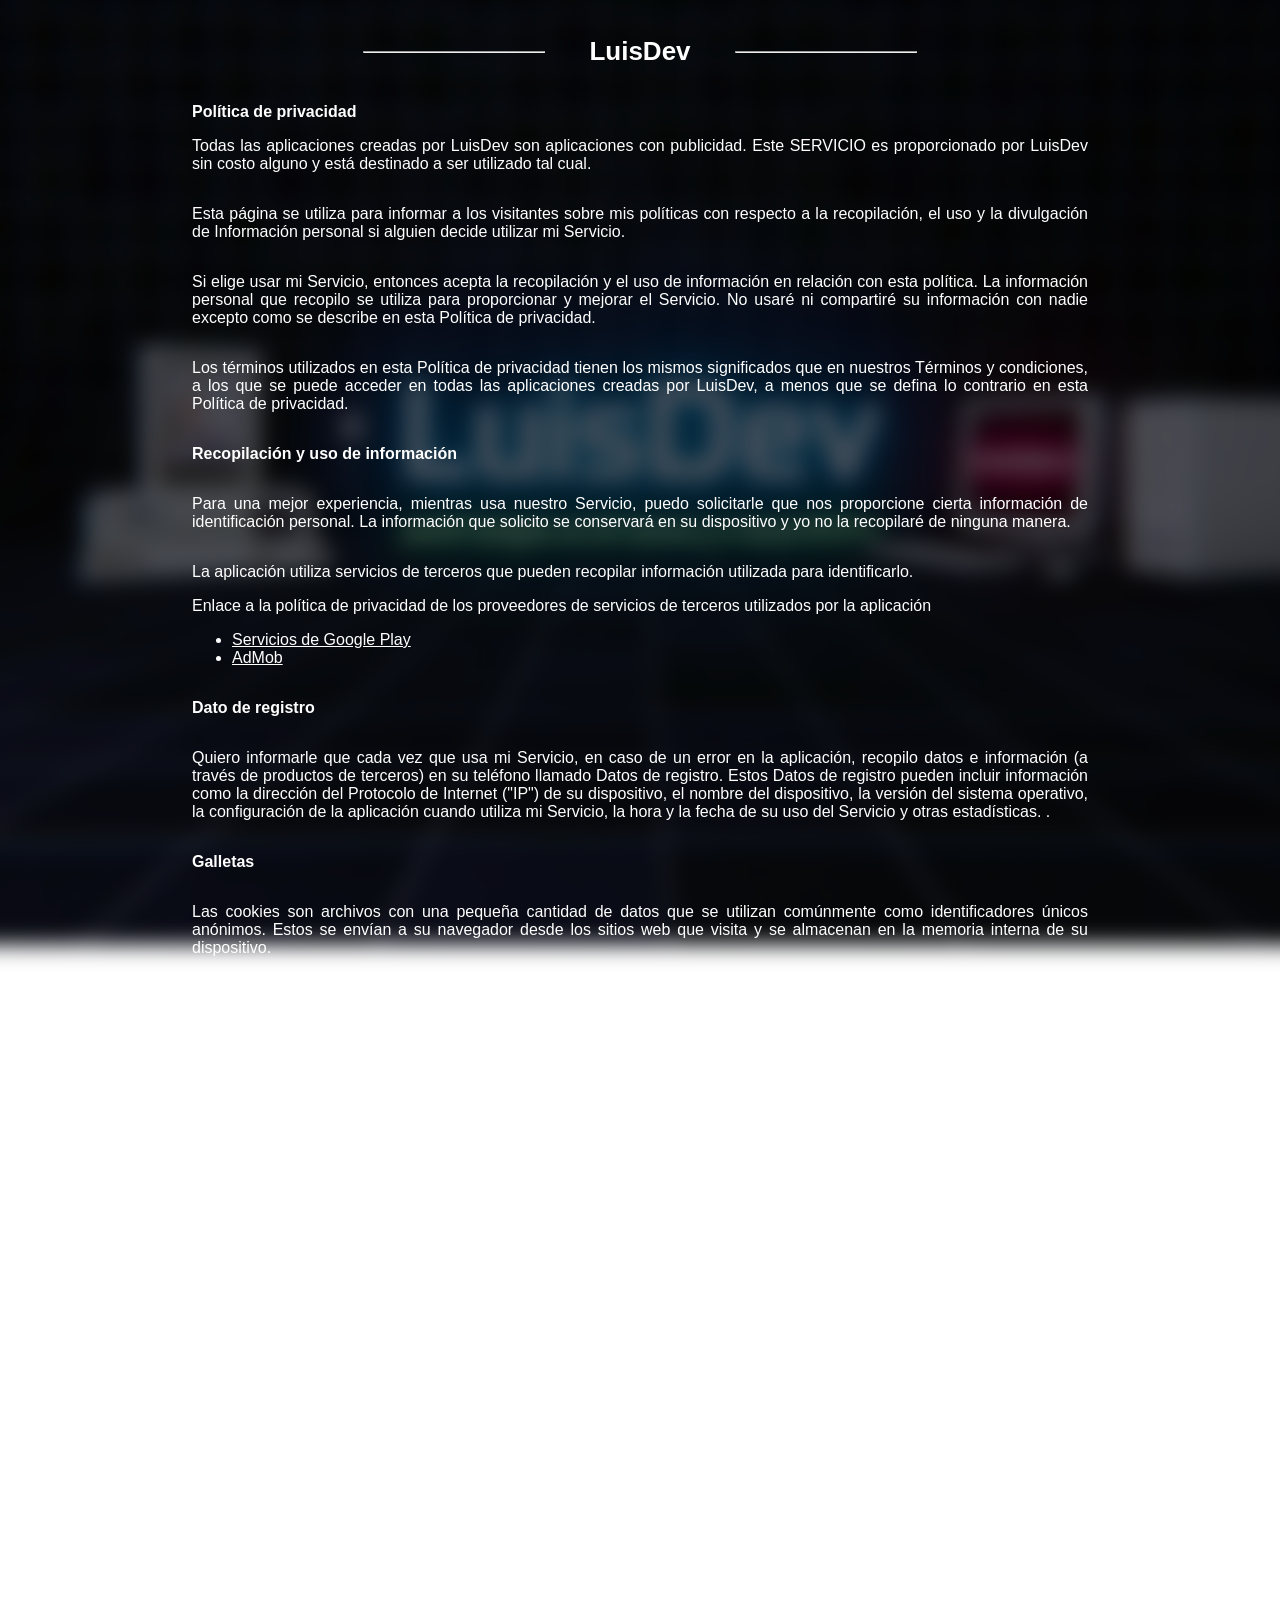
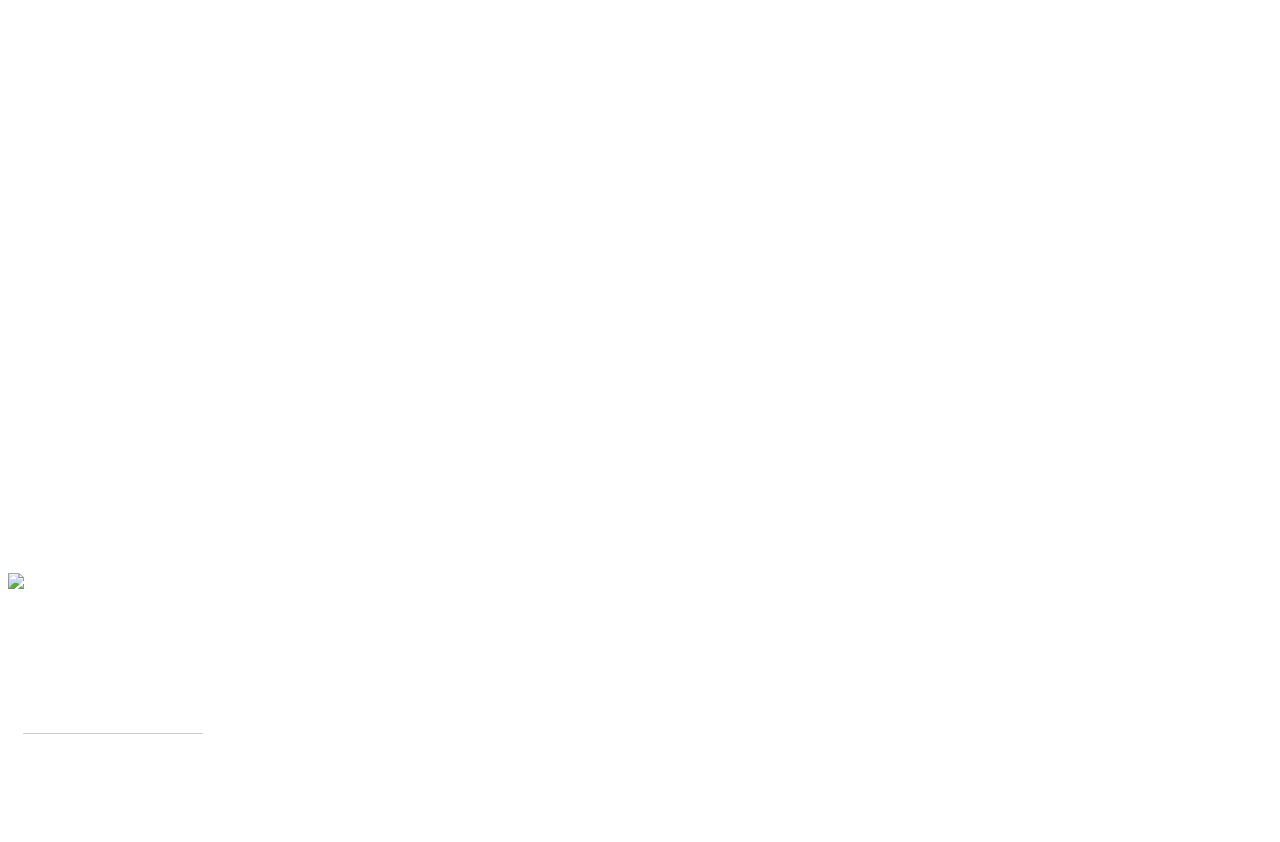
==== PoliticaDePrivacidad.html @ 0bdfed72 "Add files via upload" ====
<!DOCTYPE html>
<!-- saved from url=(0060)file:///Users/luis/Downloads/LuisDev-main/PrivacyPolicy.html -->
<html class="translated-ltr"><head><meta http-equiv="Content-Type" content="text/html; charset=UTF-8">
    
    <meta http-equiv="X-UA-Compatible" content="IE=edge">
    <meta name="viewport" content="width=device-width, initial-scale=1.0">
    <script src="./Política de privacidad_files/667417c7ec.js" crossorigin="anonymous"></script><style media="all" id="fa-v4-font-face">/*!
 * Font Awesome Free 5.15.4 by @fontawesome - https://fontawesome.com
 * License - https://fontawesome.com/license/free (Icons: CC BY 4.0, Fonts: SIL OFL 1.1, Code: MIT License)
 */@font-face{font-family:"FontAwesome";font-display:block;src:url(https://ka-f.fontawesome.com/releases/v5.15.4/webfonts/free-fa-solid-900.eot);src:url(https://ka-f.fontawesome.com/releases/v5.15.4/webfonts/free-fa-solid-900.eot?#iefix) format("embedded-opentype"),url(https://ka-f.fontawesome.com/releases/v5.15.4/webfonts/free-fa-solid-900.woff2) format("woff2"),url(https://ka-f.fontawesome.com/releases/v5.15.4/webfonts/free-fa-solid-900.woff) format("woff"),url(https://ka-f.fontawesome.com/releases/v5.15.4/webfonts/free-fa-solid-900.ttf) format("truetype"),url(https://ka-f.fontawesome.com/releases/v5.15.4/webfonts/free-fa-solid-900.svg#fontawesome) format("svg")}@font-face{font-family:"FontAwesome";font-display:block;src:url(https://ka-f.fontawesome.com/releases/v5.15.4/webfonts/free-fa-brands-400.eot);src:url(https://ka-f.fontawesome.com/releases/v5.15.4/webfonts/free-fa-brands-400.eot?#iefix) format("embedded-opentype"),url(https://ka-f.fontawesome.com/releases/v5.15.4/webfonts/free-fa-brands-400.woff2) format("woff2"),url(https://ka-f.fontawesome.com/releases/v5.15.4/webfonts/free-fa-brands-400.woff) format("woff"),url(https://ka-f.fontawesome.com/releases/v5.15.4/webfonts/free-fa-brands-400.ttf) format("truetype"),url(https://ka-f.fontawesome.com/releases/v5.15.4/webfonts/free-fa-brands-400.svg#fontawesome) format("svg")}@font-face{font-family:"FontAwesome";font-display:block;src:url(https://ka-f.fontawesome.com/releases/v5.15.4/webfonts/free-fa-regular-400.eot);src:url(https://ka-f.fontawesome.com/releases/v5.15.4/webfonts/free-fa-regular-400.eot?#iefix) format("embedded-opentype"),url(https://ka-f.fontawesome.com/releases/v5.15.4/webfonts/free-fa-regular-400.woff2) format("woff2"),url(https://ka-f.fontawesome.com/releases/v5.15.4/webfonts/free-fa-regular-400.woff) format("woff"),url(https://ka-f.fontawesome.com/releases/v5.15.4/webfonts/free-fa-regular-400.ttf) format("truetype"),url(https://ka-f.fontawesome.com/releases/v5.15.4/webfonts/free-fa-regular-400.svg#fontawesome) format("svg");unicode-range:U+f004-f005,U+f007,U+f017,U+f022,U+f024,U+f02e,U+f03e,U+f044,U+f057-f059,U+f06e,U+f070,U+f075,U+f07b-f07c,U+f080,U+f086,U+f089,U+f094,U+f09d,U+f0a0,U+f0a4-f0a7,U+f0c5,U+f0c7-f0c8,U+f0e0,U+f0eb,U+f0f3,U+f0f8,U+f0fe,U+f111,U+f118-f11a,U+f11c,U+f133,U+f144,U+f146,U+f14a,U+f14d-f14e,U+f150-f152,U+f15b-f15c,U+f164-f165,U+f185-f186,U+f191-f192,U+f1ad,U+f1c1-f1c9,U+f1cd,U+f1d8,U+f1e3,U+f1ea,U+f1f6,U+f1f9,U+f20a,U+f247-f249,U+f24d,U+f254-f25b,U+f25d,U+f271-f274,U+f279,U+f28b,U+f28d,U+f2b5-f2b6,U+f2b9,U+f2bb,U+f2bd,U+f2c1-f2c2,U+f2d0,U+f2d2,U+f2dc,U+f2ed,U+f3a5,U+f3d1,U+f410}@font-face{font-family:"FontAwesome";font-display:block;src:url(https://ka-f.fontawesome.com/releases/v5.15.4/webfonts/free-fa-v4deprecations.eot);src:url(https://ka-f.fontawesome.com/releases/v5.15.4/webfonts/free-fa-v4deprecations.eot?#iefix) format("embedded-opentype"),url(https://ka-f.fontawesome.com/releases/v5.15.4/webfonts/free-fa-v4deprecations.woff2) format("woff2"),url(https://ka-f.fontawesome.com/releases/v5.15.4/webfonts/free-fa-v4deprecations.woff) format("woff"),url(https://ka-f.fontawesome.com/releases/v5.15.4/webfonts/free-fa-v4deprecations.ttf) format("truetype"),url(https://ka-f.fontawesome.com/releases/v5.15.4/webfonts/free-fa-v4deprecations.svg#fontawesome) format("svg");unicode-range:U+f003,U+f006,U+f014,U+f016,U+f01a-f01b,U+f01d,U+f040,U+f045-f047,U+f05c-f05d,U+f07d-f07e,U+f087-f088,U+f08a-f08b,U+f08e,U+f090,U+f096-f097,U+f0a2,U+f0e4-f0e6,U+f0ec-f0ee,U+f0f5-f0f7,U+f10c,U+f112,U+f114-f115,U+f11d,U+f123,U+f132,U+f145,U+f147-f149,U+f14c,U+f166,U+f16a,U+f172,U+f175-f178,U+f18e,U+f190,U+f196,U+f1b1,U+f1d9,U+f1db,U+f1f7,U+f20c,U+f219,U+f230,U+f24a,U+f250,U+f278,U+f27b,U+f283,U+f28c,U+f28e,U+f29b-f29c,U+f2b7,U+f2ba,U+f2bc,U+f2be,U+f2c0,U+f2c3,U+f2d3-f2d4}</style><style media="all" id="fa-v4-shims">/*!
 * Font Awesome Free 5.15.4 by @fontawesome - https://fontawesome.com
 * License - https://fontawesome.com/license/free (Icons: CC BY 4.0, Fonts: SIL OFL 1.1, Code: MIT License)
 */.fa.fa-glass:before{content:"\f000"}.fa.fa-meetup{font-family:"Font Awesome 5 Brands";font-weight:400}.fa.fa-star-o{font-family:"Font Awesome 5 Free";font-weight:400}.fa.fa-star-o:before{content:"\f005"}.fa.fa-close:before,.fa.fa-remove:before{content:"\f00d"}.fa.fa-gear:before{content:"\f013"}.fa.fa-trash-o{font-family:"Font Awesome 5 Free";font-weight:400}.fa.fa-trash-o:before{content:"\f2ed"}.fa.fa-file-o{font-family:"Font Awesome 5 Free";font-weight:400}.fa.fa-file-o:before{content:"\f15b"}.fa.fa-clock-o{font-family:"Font Awesome 5 Free";font-weight:400}.fa.fa-clock-o:before{content:"\f017"}.fa.fa-arrow-circle-o-down{font-family:"Font Awesome 5 Free";font-weight:400}.fa.fa-arrow-circle-o-down:before{content:"\f358"}.fa.fa-arrow-circle-o-up{font-family:"Font Awesome 5 Free";font-weight:400}.fa.fa-arrow-circle-o-up:before{content:"\f35b"}.fa.fa-play-circle-o{font-family:"Font Awesome 5 Free";font-weight:400}.fa.fa-play-circle-o:before{content:"\f144"}.fa.fa-repeat:before,.fa.fa-rotate-right:before{content:"\f01e"}.fa.fa-refresh:before{content:"\f021"}.fa.fa-list-alt{font-family:"Font Awesome 5 Free";font-weight:400}.fa.fa-dedent:before{content:"\f03b"}.fa.fa-video-camera:before{content:"\f03d"}.fa.fa-picture-o{font-family:"Font Awesome 5 Free";font-weight:400}.fa.fa-picture-o:before{content:"\f03e"}.fa.fa-photo{font-family:"Font Awesome 5 Free";font-weight:400}.fa.fa-photo:before{content:"\f03e"}.fa.fa-image{font-family:"Font Awesome 5 Free";font-weight:400}.fa.fa-image:before{content:"\f03e"}.fa.fa-pencil:before{content:"\f303"}.fa.fa-map-marker:before{content:"\f3c5"}.fa.fa-pencil-square-o{font-family:"Font Awesome 5 Free";font-weight:400}.fa.fa-pencil-square-o:before{content:"\f044"}.fa.fa-share-square-o{font-family:"Font Awesome 5 Free";font-weight:400}.fa.fa-share-square-o:before{content:"\f14d"}.fa.fa-check-square-o{font-family:"Font Awesome 5 Free";font-weight:400}.fa.fa-check-square-o:before{content:"\f14a"}.fa.fa-arrows:before{content:"\f0b2"}.fa.fa-times-circle-o{font-family:"Font Awesome 5 Free";font-weight:400}.fa.fa-times-circle-o:before{content:"\f057"}.fa.fa-check-circle-o{font-family:"Font Awesome 5 Free";font-weight:400}.fa.fa-check-circle-o:before{content:"\f058"}.fa.fa-mail-forward:before{content:"\f064"}.fa.fa-expand:before{content:"\f424"}.fa.fa-compress:before{content:"\f422"}.fa.fa-eye,.fa.fa-eye-slash{font-family:"Font Awesome 5 Free";font-weight:400}.fa.fa-warning:before{content:"\f071"}.fa.fa-calendar:before{content:"\f073"}.fa.fa-arrows-v:before{content:"\f338"}.fa.fa-arrows-h:before{content:"\f337"}.fa.fa-bar-chart{font-family:"Font Awesome 5 Free";font-weight:400}.fa.fa-bar-chart:before{content:"\f080"}.fa.fa-bar-chart-o{font-family:"Font Awesome 5 Free";font-weight:400}.fa.fa-bar-chart-o:before{content:"\f080"}.fa.fa-facebook-square,.fa.fa-twitter-square{font-family:"Font Awesome 5 Brands";font-weight:400}.fa.fa-gears:before{content:"\f085"}.fa.fa-thumbs-o-up{font-family:"Font Awesome 5 Free";font-weight:400}.fa.fa-thumbs-o-up:before{content:"\f164"}.fa.fa-thumbs-o-down{font-family:"Font Awesome 5 Free";font-weight:400}.fa.fa-thumbs-o-down:before{content:"\f165"}.fa.fa-heart-o{font-family:"Font Awesome 5 Free";font-weight:400}.fa.fa-heart-o:before{content:"\f004"}.fa.fa-sign-out:before{content:"\f2f5"}.fa.fa-linkedin-square{font-family:"Font Awesome 5 Brands";font-weight:400}.fa.fa-linkedin-square:before{content:"\f08c"}.fa.fa-thumb-tack:before{content:"\f08d"}.fa.fa-external-link:before{content:"\f35d"}.fa.fa-sign-in:before{content:"\f2f6"}.fa.fa-github-square{font-family:"Font Awesome 5 Brands";font-weight:400}.fa.fa-lemon-o{font-family:"Font Awesome 5 Free";font-weight:400}.fa.fa-lemon-o:before{content:"\f094"}.fa.fa-square-o{font-family:"Font Awesome 5 Free";font-weight:400}.fa.fa-square-o:before{content:"\f0c8"}.fa.fa-bookmark-o{font-family:"Font Awesome 5 Free";font-weight:400}.fa.fa-bookmark-o:before{content:"\f02e"}.fa.fa-facebook,.fa.fa-twitter{font-family:"Font Awesome 5 Brands";font-weight:400}.fa.fa-facebook:before{content:"\f39e"}.fa.fa-facebook-f{font-family:"Font Awesome 5 Brands";font-weight:400}.fa.fa-facebook-f:before{content:"\f39e"}.fa.fa-github{font-family:"Font Awesome 5 Brands";font-weight:400}.fa.fa-credit-card{font-family:"Font Awesome 5 Free";font-weight:400}.fa.fa-feed:before{content:"\f09e"}.fa.fa-hdd-o{font-family:"Font Awesome 5 Free";font-weight:400}.fa.fa-hdd-o:before{content:"\f0a0"}.fa.fa-hand-o-right{font-family:"Font Awesome 5 Free";font-weight:400}.fa.fa-hand-o-right:before{content:"\f0a4"}.fa.fa-hand-o-left{font-family:"Font Awesome 5 Free";font-weight:400}.fa.fa-hand-o-left:before{content:"\f0a5"}.fa.fa-hand-o-up{font-family:"Font Awesome 5 Free";font-weight:400}.fa.fa-hand-o-up:before{content:"\f0a6"}.fa.fa-hand-o-down{font-family:"Font Awesome 5 Free";font-weight:400}.fa.fa-hand-o-down:before{content:"\f0a7"}.fa.fa-arrows-alt:before{content:"\f31e"}.fa.fa-group:before{content:"\f0c0"}.fa.fa-chain:before{content:"\f0c1"}.fa.fa-scissors:before{content:"\f0c4"}.fa.fa-files-o{font-family:"Font Awesome 5 Free";font-weight:400}.fa.fa-files-o:before{content:"\f0c5"}.fa.fa-floppy-o{font-family:"Font Awesome 5 Free";font-weight:400}.fa.fa-floppy-o:before{content:"\f0c7"}.fa.fa-navicon:before,.fa.fa-reorder:before{content:"\f0c9"}.fa.fa-google-plus,.fa.fa-google-plus-square,.fa.fa-pinterest,.fa.fa-pinterest-square{font-family:"Font Awesome 5 Brands";font-weight:400}.fa.fa-google-plus:before{content:"\f0d5"}.fa.fa-money{font-family:"Font Awesome 5 Free";font-weight:400}.fa.fa-money:before{content:"\f3d1"}.fa.fa-unsorted:before{content:"\f0dc"}.fa.fa-sort-desc:before{content:"\f0dd"}.fa.fa-sort-asc:before{content:"\f0de"}.fa.fa-linkedin{font-family:"Font Awesome 5 Brands";font-weight:400}.fa.fa-linkedin:before{content:"\f0e1"}.fa.fa-rotate-left:before{content:"\f0e2"}.fa.fa-legal:before{content:"\f0e3"}.fa.fa-dashboard:before,.fa.fa-tachometer:before{content:"\f3fd"}.fa.fa-comment-o{font-family:"Font Awesome 5 Free";font-weight:400}.fa.fa-comment-o:before{content:"\f075"}.fa.fa-comments-o{font-family:"Font Awesome 5 Free";font-weight:400}.fa.fa-comments-o:before{content:"\f086"}.fa.fa-flash:before{content:"\f0e7"}.fa.fa-clipboard,.fa.fa-paste{font-family:"Font Awesome 5 Free";font-weight:400}.fa.fa-paste:before{content:"\f328"}.fa.fa-lightbulb-o{font-family:"Font Awesome 5 Free";font-weight:400}.fa.fa-lightbulb-o:before{content:"\f0eb"}.fa.fa-exchange:before{content:"\f362"}.fa.fa-cloud-download:before{content:"\f381"}.fa.fa-cloud-upload:before{content:"\f382"}.fa.fa-bell-o{font-family:"Font Awesome 5 Free";font-weight:400}.fa.fa-bell-o:before{content:"\f0f3"}.fa.fa-cutlery:before{content:"\f2e7"}.fa.fa-file-text-o{font-family:"Font Awesome 5 Free";font-weight:400}.fa.fa-file-text-o:before{content:"\f15c"}.fa.fa-building-o{font-family:"Font Awesome 5 Free";font-weight:400}.fa.fa-building-o:before{content:"\f1ad"}.fa.fa-hospital-o{font-family:"Font Awesome 5 Free";font-weight:400}.fa.fa-hospital-o:before{content:"\f0f8"}.fa.fa-tablet:before{content:"\f3fa"}.fa.fa-mobile-phone:before,.fa.fa-mobile:before{content:"\f3cd"}.fa.fa-circle-o{font-family:"Font Awesome 5 Free";font-weight:400}.fa.fa-circle-o:before{content:"\f111"}.fa.fa-mail-reply:before{content:"\f3e5"}.fa.fa-github-alt{font-family:"Font Awesome 5 Brands";font-weight:400}.fa.fa-folder-o{font-family:"Font Awesome 5 Free";font-weight:400}.fa.fa-folder-o:before{content:"\f07b"}.fa.fa-folder-open-o{font-family:"Font Awesome 5 Free";font-weight:400}.fa.fa-folder-open-o:before{content:"\f07c"}.fa.fa-smile-o{font-family:"Font Awesome 5 Free";font-weight:400}.fa.fa-smile-o:before{content:"\f118"}.fa.fa-frown-o{font-family:"Font Awesome 5 Free";font-weight:400}.fa.fa-frown-o:before{content:"\f119"}.fa.fa-meh-o{font-family:"Font Awesome 5 Free";font-weight:400}.fa.fa-meh-o:before{content:"\f11a"}.fa.fa-keyboard-o{font-family:"Font Awesome 5 Free";font-weight:400}.fa.fa-keyboard-o:before{content:"\f11c"}.fa.fa-flag-o{font-family:"Font Awesome 5 Free";font-weight:400}.fa.fa-flag-o:before{content:"\f024"}.fa.fa-mail-reply-all:before{content:"\f122"}.fa.fa-star-half-o{font-family:"Font Awesome 5 Free";font-weight:400}.fa.fa-star-half-o:before{content:"\f089"}.fa.fa-star-half-empty{font-family:"Font Awesome 5 Free";font-weight:400}.fa.fa-star-half-empty:before{content:"\f089"}.fa.fa-star-half-full{font-family:"Font Awesome 5 Free";font-weight:400}.fa.fa-star-half-full:before{content:"\f089"}.fa.fa-code-fork:before{content:"\f126"}.fa.fa-chain-broken:before{content:"\f127"}.fa.fa-shield:before{content:"\f3ed"}.fa.fa-calendar-o{font-family:"Font Awesome 5 Free";font-weight:400}.fa.fa-calendar-o:before{content:"\f133"}.fa.fa-css3,.fa.fa-html5,.fa.fa-maxcdn{font-family:"Font Awesome 5 Brands";font-weight:400}.fa.fa-ticket:before{content:"\f3ff"}.fa.fa-minus-square-o{font-family:"Font Awesome 5 Free";font-weight:400}.fa.fa-minus-square-o:before{content:"\f146"}.fa.fa-level-up:before{content:"\f3bf"}.fa.fa-level-down:before{content:"\f3be"}.fa.fa-pencil-square:before{content:"\f14b"}.fa.fa-external-link-square:before{content:"\f360"}.fa.fa-compass{font-family:"Font Awesome 5 Free";font-weight:400}.fa.fa-caret-square-o-down{font-family:"Font Awesome 5 Free";font-weight:400}.fa.fa-caret-square-o-down:before{content:"\f150"}.fa.fa-toggle-down{font-family:"Font Awesome 5 Free";font-weight:400}.fa.fa-toggle-down:before{content:"\f150"}.fa.fa-caret-square-o-up{font-family:"Font Awesome 5 Free";font-weight:400}.fa.fa-caret-square-o-up:before{content:"\f151"}.fa.fa-toggle-up{font-family:"Font Awesome 5 Free";font-weight:400}.fa.fa-toggle-up:before{content:"\f151"}.fa.fa-caret-square-o-right{font-family:"Font Awesome 5 Free";font-weight:400}.fa.fa-caret-square-o-right:before{content:"\f152"}.fa.fa-toggle-right{font-family:"Font Awesome 5 Free";font-weight:400}.fa.fa-toggle-right:before{content:"\f152"}.fa.fa-eur:before,.fa.fa-euro:before{content:"\f153"}.fa.fa-gbp:before{content:"\f154"}.fa.fa-dollar:before,.fa.fa-usd:before{content:"\f155"}.fa.fa-inr:before,.fa.fa-rupee:before{content:"\f156"}.fa.fa-cny:before,.fa.fa-jpy:before,.fa.fa-rmb:before,.fa.fa-yen:before{content:"\f157"}.fa.fa-rouble:before,.fa.fa-rub:before,.fa.fa-ruble:before{content:"\f158"}.fa.fa-krw:before,.fa.fa-won:before{content:"\f159"}.fa.fa-bitcoin,.fa.fa-btc{font-family:"Font Awesome 5 Brands";font-weight:400}.fa.fa-bitcoin:before{content:"\f15a"}.fa.fa-file-text:before{content:"\f15c"}.fa.fa-sort-alpha-asc:before{content:"\f15d"}.fa.fa-sort-alpha-desc:before{content:"\f881"}.fa.fa-sort-amount-asc:before{content:"\f160"}.fa.fa-sort-amount-desc:before{content:"\f884"}.fa.fa-sort-numeric-asc:before{content:"\f162"}.fa.fa-sort-numeric-desc:before{content:"\f886"}.fa.fa-xing,.fa.fa-xing-square,.fa.fa-youtube,.fa.fa-youtube-play,.fa.fa-youtube-square{font-family:"Font Awesome 5 Brands";font-weight:400}.fa.fa-youtube-play:before{content:"\f167"}.fa.fa-adn,.fa.fa-bitbucket,.fa.fa-bitbucket-square,.fa.fa-dropbox,.fa.fa-flickr,.fa.fa-instagram,.fa.fa-stack-overflow{font-family:"Font Awesome 5 Brands";font-weight:400}.fa.fa-bitbucket-square:before{content:"\f171"}.fa.fa-tumblr,.fa.fa-tumblr-square{font-family:"Font Awesome 5 Brands";font-weight:400}.fa.fa-long-arrow-down:before{content:"\f309"}.fa.fa-long-arrow-up:before{content:"\f30c"}.fa.fa-long-arrow-left:before{content:"\f30a"}.fa.fa-long-arrow-right:before{content:"\f30b"}.fa.fa-android,.fa.fa-apple,.fa.fa-dribbble,.fa.fa-foursquare,.fa.fa-gittip,.fa.fa-gratipay,.fa.fa-linux,.fa.fa-skype,.fa.fa-trello,.fa.fa-windows{font-family:"Font Awesome 5 Brands";font-weight:400}.fa.fa-gittip:before{content:"\f184"}.fa.fa-sun-o{font-family:"Font Awesome 5 Free";font-weight:400}.fa.fa-sun-o:before{content:"\f185"}.fa.fa-moon-o{font-family:"Font Awesome 5 Free";font-weight:400}.fa.fa-moon-o:before{content:"\f186"}.fa.fa-pagelines,.fa.fa-renren,.fa.fa-stack-exchange,.fa.fa-vk,.fa.fa-weibo{font-family:"Font Awesome 5 Brands";font-weight:400}.fa.fa-arrow-circle-o-right{font-family:"Font Awesome 5 Free";font-weight:400}.fa.fa-arrow-circle-o-right:before{content:"\f35a"}.fa.fa-arrow-circle-o-left{font-family:"Font Awesome 5 Free";font-weight:400}.fa.fa-arrow-circle-o-left:before{content:"\f359"}.fa.fa-caret-square-o-left{font-family:"Font Awesome 5 Free";font-weight:400}.fa.fa-caret-square-o-left:before{content:"\f191"}.fa.fa-toggle-left{font-family:"Font Awesome 5 Free";font-weight:400}.fa.fa-toggle-left:before{content:"\f191"}.fa.fa-dot-circle-o{font-family:"Font Awesome 5 Free";font-weight:400}.fa.fa-dot-circle-o:before{content:"\f192"}.fa.fa-vimeo-square{font-family:"Font Awesome 5 Brands";font-weight:400}.fa.fa-try:before,.fa.fa-turkish-lira:before{content:"\f195"}.fa.fa-plus-square-o{font-family:"Font Awesome 5 Free";font-weight:400}.fa.fa-plus-square-o:before{content:"\f0fe"}.fa.fa-openid,.fa.fa-slack,.fa.fa-wordpress{font-family:"Font Awesome 5 Brands";font-weight:400}.fa.fa-bank:before,.fa.fa-institution:before{content:"\f19c"}.fa.fa-mortar-board:before{content:"\f19d"}.fa.fa-delicious,.fa.fa-digg,.fa.fa-drupal,.fa.fa-google,.fa.fa-joomla,.fa.fa-pied-piper-alt,.fa.fa-pied-piper-pp,.fa.fa-reddit,.fa.fa-reddit-square,.fa.fa-stumbleupon,.fa.fa-stumbleupon-circle,.fa.fa-yahoo{font-family:"Font Awesome 5 Brands";font-weight:400}.fa.fa-spoon:before{content:"\f2e5"}.fa.fa-behance,.fa.fa-behance-square,.fa.fa-steam,.fa.fa-steam-square{font-family:"Font Awesome 5 Brands";font-weight:400}.fa.fa-automobile:before{content:"\f1b9"}.fa.fa-envelope-o{font-family:"Font Awesome 5 Free";font-weight:400}.fa.fa-envelope-o:before{content:"\f0e0"}.fa.fa-deviantart,.fa.fa-soundcloud,.fa.fa-spotify{font-family:"Font Awesome 5 Brands";font-weight:400}.fa.fa-file-pdf-o{font-family:"Font Awesome 5 Free";font-weight:400}.fa.fa-file-pdf-o:before{content:"\f1c1"}.fa.fa-file-word-o{font-family:"Font Awesome 5 Free";font-weight:400}.fa.fa-file-word-o:before{content:"\f1c2"}.fa.fa-file-excel-o{font-family:"Font Awesome 5 Free";font-weight:400}.fa.fa-file-excel-o:before{content:"\f1c3"}.fa.fa-file-powerpoint-o{font-family:"Font Awesome 5 Free";font-weight:400}.fa.fa-file-powerpoint-o:before{content:"\f1c4"}.fa.fa-file-image-o{font-family:"Font Awesome 5 Free";font-weight:400}.fa.fa-file-image-o:before{content:"\f1c5"}.fa.fa-file-photo-o{font-family:"Font Awesome 5 Free";font-weight:400}.fa.fa-file-photo-o:before{content:"\f1c5"}.fa.fa-file-picture-o{font-family:"Font Awesome 5 Free";font-weight:400}.fa.fa-file-picture-o:before{content:"\f1c5"}.fa.fa-file-archive-o{font-family:"Font Awesome 5 Free";font-weight:400}.fa.fa-file-archive-o:before{content:"\f1c6"}.fa.fa-file-zip-o{font-family:"Font Awesome 5 Free";font-weight:400}.fa.fa-file-zip-o:before{content:"\f1c6"}.fa.fa-file-audio-o{font-family:"Font Awesome 5 Free";font-weight:400}.fa.fa-file-audio-o:before{content:"\f1c7"}.fa.fa-file-sound-o{font-family:"Font Awesome 5 Free";font-weight:400}.fa.fa-file-sound-o:before{content:"\f1c7"}.fa.fa-file-video-o{font-family:"Font Awesome 5 Free";font-weight:400}.fa.fa-file-video-o:before{content:"\f1c8"}.fa.fa-file-movie-o{font-family:"Font Awesome 5 Free";font-weight:400}.fa.fa-file-movie-o:before{content:"\f1c8"}.fa.fa-file-code-o{font-family:"Font Awesome 5 Free";font-weight:400}.fa.fa-file-code-o:before{content:"\f1c9"}.fa.fa-codepen,.fa.fa-jsfiddle,.fa.fa-vine{font-family:"Font Awesome 5 Brands";font-weight:400}.fa.fa-life-bouy,.fa.fa-life-ring{font-family:"Font Awesome 5 Free";font-weight:400}.fa.fa-life-bouy:before{content:"\f1cd"}.fa.fa-life-buoy{font-family:"Font Awesome 5 Free";font-weight:400}.fa.fa-life-buoy:before{content:"\f1cd"}.fa.fa-life-saver{font-family:"Font Awesome 5 Free";font-weight:400}.fa.fa-life-saver:before{content:"\f1cd"}.fa.fa-support{font-family:"Font Awesome 5 Free";font-weight:400}.fa.fa-support:before{content:"\f1cd"}.fa.fa-circle-o-notch:before{content:"\f1ce"}.fa.fa-ra,.fa.fa-rebel{font-family:"Font Awesome 5 Brands";font-weight:400}.fa.fa-ra:before{content:"\f1d0"}.fa.fa-resistance{font-family:"Font Awesome 5 Brands";font-weight:400}.fa.fa-resistance:before{content:"\f1d0"}.fa.fa-empire,.fa.fa-ge{font-family:"Font Awesome 5 Brands";font-weight:400}.fa.fa-ge:before{content:"\f1d1"}.fa.fa-git,.fa.fa-git-square,.fa.fa-hacker-news,.fa.fa-y-combinator-square{font-family:"Font Awesome 5 Brands";font-weight:400}.fa.fa-y-combinator-square:before{content:"\f1d4"}.fa.fa-yc-square{font-family:"Font Awesome 5 Brands";font-weight:400}.fa.fa-yc-square:before{content:"\f1d4"}.fa.fa-qq,.fa.fa-tencent-weibo,.fa.fa-wechat,.fa.fa-weixin{font-family:"Font Awesome 5 Brands";font-weight:400}.fa.fa-wechat:before{content:"\f1d7"}.fa.fa-send:before{content:"\f1d8"}.fa.fa-paper-plane-o{font-family:"Font Awesome 5 Free";font-weight:400}.fa.fa-paper-plane-o:before{content:"\f1d8"}.fa.fa-send-o{font-family:"Font Awesome 5 Free";font-weight:400}.fa.fa-send-o:before{content:"\f1d8"}.fa.fa-circle-thin{font-family:"Font Awesome 5 Free";font-weight:400}.fa.fa-circle-thin:before{content:"\f111"}.fa.fa-header:before{content:"\f1dc"}.fa.fa-sliders:before{content:"\f1de"}.fa.fa-futbol-o{font-family:"Font Awesome 5 Free";font-weight:400}.fa.fa-futbol-o:before{content:"\f1e3"}.fa.fa-soccer-ball-o{font-family:"Font Awesome 5 Free";font-weight:400}.fa.fa-soccer-ball-o:before{content:"\f1e3"}.fa.fa-slideshare,.fa.fa-twitch,.fa.fa-yelp{font-family:"Font Awesome 5 Brands";font-weight:400}.fa.fa-newspaper-o{font-family:"Font Awesome 5 Free";font-weight:400}.fa.fa-newspaper-o:before{content:"\f1ea"}.fa.fa-cc-amex,.fa.fa-cc-discover,.fa.fa-cc-mastercard,.fa.fa-cc-paypal,.fa.fa-cc-stripe,.fa.fa-cc-visa,.fa.fa-google-wallet,.fa.fa-paypal{font-family:"Font Awesome 5 Brands";font-weight:400}.fa.fa-bell-slash-o{font-family:"Font Awesome 5 Free";font-weight:400}.fa.fa-bell-slash-o:before{content:"\f1f6"}.fa.fa-trash:before{content:"\f2ed"}.fa.fa-copyright{font-family:"Font Awesome 5 Free";font-weight:400}.fa.fa-eyedropper:before{content:"\f1fb"}.fa.fa-area-chart:before{content:"\f1fe"}.fa.fa-pie-chart:before{content:"\f200"}.fa.fa-line-chart:before{content:"\f201"}.fa.fa-angellist,.fa.fa-ioxhost,.fa.fa-lastfm,.fa.fa-lastfm-square{font-family:"Font Awesome 5 Brands";font-weight:400}.fa.fa-cc{font-family:"Font Awesome 5 Free";font-weight:400}.fa.fa-cc:before{content:"\f20a"}.fa.fa-ils:before,.fa.fa-shekel:before,.fa.fa-sheqel:before{content:"\f20b"}.fa.fa-meanpath{font-family:"Font Awesome 5 Brands";font-weight:400}.fa.fa-meanpath:before{content:"\f2b4"}.fa.fa-buysellads,.fa.fa-connectdevelop,.fa.fa-dashcube,.fa.fa-forumbee,.fa.fa-leanpub,.fa.fa-sellsy,.fa.fa-shirtsinbulk,.fa.fa-simplybuilt,.fa.fa-skyatlas{font-family:"Font Awesome 5 Brands";font-weight:400}.fa.fa-diamond{font-family:"Font Awesome 5 Free";font-weight:400}.fa.fa-diamond:before{content:"\f3a5"}.fa.fa-intersex:before{content:"\f224"}.fa.fa-facebook-official{font-family:"Font Awesome 5 Brands";font-weight:400}.fa.fa-facebook-official:before{content:"\f09a"}.fa.fa-pinterest-p,.fa.fa-whatsapp{font-family:"Font Awesome 5 Brands";font-weight:400}.fa.fa-hotel:before{content:"\f236"}.fa.fa-medium,.fa.fa-viacoin,.fa.fa-y-combinator,.fa.fa-yc{font-family:"Font Awesome 5 Brands";font-weight:400}.fa.fa-yc:before{content:"\f23b"}.fa.fa-expeditedssl,.fa.fa-opencart,.fa.fa-optin-monster{font-family:"Font Awesome 5 Brands";font-weight:400}.fa.fa-battery-4:before,.fa.fa-battery:before{content:"\f240"}.fa.fa-battery-3:before{content:"\f241"}.fa.fa-battery-2:before{content:"\f242"}.fa.fa-battery-1:before{content:"\f243"}.fa.fa-battery-0:before{content:"\f244"}.fa.fa-object-group,.fa.fa-object-ungroup,.fa.fa-sticky-note-o{font-family:"Font Awesome 5 Free";font-weight:400}.fa.fa-sticky-note-o:before{content:"\f249"}.fa.fa-cc-diners-club,.fa.fa-cc-jcb{font-family:"Font Awesome 5 Brands";font-weight:400}.fa.fa-clone,.fa.fa-hourglass-o{font-family:"Font Awesome 5 Free";font-weight:400}.fa.fa-hourglass-o:before{content:"\f254"}.fa.fa-hourglass-1:before{content:"\f251"}.fa.fa-hourglass-2:before{content:"\f252"}.fa.fa-hourglass-3:before{content:"\f253"}.fa.fa-hand-rock-o{font-family:"Font Awesome 5 Free";font-weight:400}.fa.fa-hand-rock-o:before{content:"\f255"}.fa.fa-hand-grab-o{font-family:"Font Awesome 5 Free";font-weight:400}.fa.fa-hand-grab-o:before{content:"\f255"}.fa.fa-hand-paper-o{font-family:"Font Awesome 5 Free";font-weight:400}.fa.fa-hand-paper-o:before{content:"\f256"}.fa.fa-hand-stop-o{font-family:"Font Awesome 5 Free";font-weight:400}.fa.fa-hand-stop-o:before{content:"\f256"}.fa.fa-hand-scissors-o{font-family:"Font Awesome 5 Free";font-weight:400}.fa.fa-hand-scissors-o:before{content:"\f257"}.fa.fa-hand-lizard-o{font-family:"Font Awesome 5 Free";font-weight:400}.fa.fa-hand-lizard-o:before{content:"\f258"}.fa.fa-hand-spock-o{font-family:"Font Awesome 5 Free";font-weight:400}.fa.fa-hand-spock-o:before{content:"\f259"}.fa.fa-hand-pointer-o{font-family:"Font Awesome 5 Free";font-weight:400}.fa.fa-hand-pointer-o:before{content:"\f25a"}.fa.fa-hand-peace-o{font-family:"Font Awesome 5 Free";font-weight:400}.fa.fa-hand-peace-o:before{content:"\f25b"}.fa.fa-registered{font-family:"Font Awesome 5 Free";font-weight:400}.fa.fa-chrome,.fa.fa-creative-commons,.fa.fa-firefox,.fa.fa-get-pocket,.fa.fa-gg,.fa.fa-gg-circle,.fa.fa-internet-explorer,.fa.fa-odnoklassniki,.fa.fa-odnoklassniki-square,.fa.fa-opera,.fa.fa-safari,.fa.fa-wikipedia-w{font-family:"Font Awesome 5 Brands";font-weight:400}.fa.fa-television:before{content:"\f26c"}.fa.fa-500px,.fa.fa-amazon,.fa.fa-contao{font-family:"Font Awesome 5 Brands";font-weight:400}.fa.fa-calendar-plus-o{font-family:"Font Awesome 5 Free";font-weight:400}.fa.fa-calendar-plus-o:before{content:"\f271"}.fa.fa-calendar-minus-o{font-family:"Font Awesome 5 Free";font-weight:400}.fa.fa-calendar-minus-o:before{content:"\f272"}.fa.fa-calendar-times-o{font-family:"Font Awesome 5 Free";font-weight:400}.fa.fa-calendar-times-o:before{content:"\f273"}.fa.fa-calendar-check-o{font-family:"Font Awesome 5 Free";font-weight:400}.fa.fa-calendar-check-o:before{content:"\f274"}.fa.fa-map-o{font-family:"Font Awesome 5 Free";font-weight:400}.fa.fa-map-o:before{content:"\f279"}.fa.fa-commenting:before{content:"\f4ad"}.fa.fa-commenting-o{font-family:"Font Awesome 5 Free";font-weight:400}.fa.fa-commenting-o:before{content:"\f4ad"}.fa.fa-houzz,.fa.fa-vimeo{font-family:"Font Awesome 5 Brands";font-weight:400}.fa.fa-vimeo:before{content:"\f27d"}.fa.fa-black-tie,.fa.fa-edge,.fa.fa-fonticons,.fa.fa-reddit-alien{font-family:"Font Awesome 5 Brands";font-weight:400}.fa.fa-credit-card-alt:before{content:"\f09d"}.fa.fa-codiepie,.fa.fa-fort-awesome,.fa.fa-mixcloud,.fa.fa-modx,.fa.fa-product-hunt,.fa.fa-scribd,.fa.fa-usb{font-family:"Font Awesome 5 Brands";font-weight:400}.fa.fa-pause-circle-o{font-family:"Font Awesome 5 Free";font-weight:400}.fa.fa-pause-circle-o:before{content:"\f28b"}.fa.fa-stop-circle-o{font-family:"Font Awesome 5 Free";font-weight:400}.fa.fa-stop-circle-o:before{content:"\f28d"}.fa.fa-bluetooth,.fa.fa-bluetooth-b,.fa.fa-envira,.fa.fa-gitlab,.fa.fa-wheelchair-alt,.fa.fa-wpbeginner,.fa.fa-wpforms{font-family:"Font Awesome 5 Brands";font-weight:400}.fa.fa-wheelchair-alt:before{content:"\f368"}.fa.fa-question-circle-o{font-family:"Font Awesome 5 Free";font-weight:400}.fa.fa-question-circle-o:before{content:"\f059"}.fa.fa-volume-control-phone:before{content:"\f2a0"}.fa.fa-asl-interpreting:before{content:"\f2a3"}.fa.fa-deafness:before,.fa.fa-hard-of-hearing:before{content:"\f2a4"}.fa.fa-glide,.fa.fa-glide-g{font-family:"Font Awesome 5 Brands";font-weight:400}.fa.fa-signing:before{content:"\f2a7"}.fa.fa-first-order,.fa.fa-google-plus-official,.fa.fa-pied-piper,.fa.fa-snapchat,.fa.fa-snapchat-ghost,.fa.fa-snapchat-square,.fa.fa-themeisle,.fa.fa-viadeo,.fa.fa-viadeo-square,.fa.fa-yoast{font-family:"Font Awesome 5 Brands";font-weight:400}.fa.fa-google-plus-official:before{content:"\f2b3"}.fa.fa-google-plus-circle{font-family:"Font Awesome 5 Brands";font-weight:400}.fa.fa-google-plus-circle:before{content:"\f2b3"}.fa.fa-fa,.fa.fa-font-awesome{font-family:"Font Awesome 5 Brands";font-weight:400}.fa.fa-fa:before{content:"\f2b4"}.fa.fa-handshake-o{font-family:"Font Awesome 5 Free";font-weight:400}.fa.fa-handshake-o:before{content:"\f2b5"}.fa.fa-envelope-open-o{font-family:"Font Awesome 5 Free";font-weight:400}.fa.fa-envelope-open-o:before{content:"\f2b6"}.fa.fa-linode{font-family:"Font Awesome 5 Brands";font-weight:400}.fa.fa-address-book-o{font-family:"Font Awesome 5 Free";font-weight:400}.fa.fa-address-book-o:before{content:"\f2b9"}.fa.fa-vcard:before{content:"\f2bb"}.fa.fa-address-card-o{font-family:"Font Awesome 5 Free";font-weight:400}.fa.fa-address-card-o:before{content:"\f2bb"}.fa.fa-vcard-o{font-family:"Font Awesome 5 Free";font-weight:400}.fa.fa-vcard-o:before{content:"\f2bb"}.fa.fa-user-circle-o{font-family:"Font Awesome 5 Free";font-weight:400}.fa.fa-user-circle-o:before{content:"\f2bd"}.fa.fa-user-o{font-family:"Font Awesome 5 Free";font-weight:400}.fa.fa-user-o:before{content:"\f007"}.fa.fa-id-badge{font-family:"Font Awesome 5 Free";font-weight:400}.fa.fa-drivers-license:before{content:"\f2c2"}.fa.fa-id-card-o{font-family:"Font Awesome 5 Free";font-weight:400}.fa.fa-id-card-o:before{content:"\f2c2"}.fa.fa-drivers-license-o{font-family:"Font Awesome 5 Free";font-weight:400}.fa.fa-drivers-license-o:before{content:"\f2c2"}.fa.fa-free-code-camp,.fa.fa-quora,.fa.fa-telegram{font-family:"Font Awesome 5 Brands";font-weight:400}.fa.fa-thermometer-4:before,.fa.fa-thermometer:before{content:"\f2c7"}.fa.fa-thermometer-3:before{content:"\f2c8"}.fa.fa-thermometer-2:before{content:"\f2c9"}.fa.fa-thermometer-1:before{content:"\f2ca"}.fa.fa-thermometer-0:before{content:"\f2cb"}.fa.fa-bathtub:before,.fa.fa-s15:before{content:"\f2cd"}.fa.fa-window-maximize,.fa.fa-window-restore{font-family:"Font Awesome 5 Free";font-weight:400}.fa.fa-times-rectangle:before{content:"\f410"}.fa.fa-window-close-o{font-family:"Font Awesome 5 Free";font-weight:400}.fa.fa-window-close-o:before{content:"\f410"}.fa.fa-times-rectangle-o{font-family:"Font Awesome 5 Free";font-weight:400}.fa.fa-times-rectangle-o:before{content:"\f410"}.fa.fa-bandcamp,.fa.fa-eercast,.fa.fa-etsy,.fa.fa-grav,.fa.fa-imdb,.fa.fa-ravelry{font-family:"Font Awesome 5 Brands";font-weight:400}.fa.fa-eercast:before{content:"\f2da"}.fa.fa-snowflake-o{font-family:"Font Awesome 5 Free";font-weight:400}.fa.fa-snowflake-o:before{content:"\f2dc"}.fa.fa-superpowers,.fa.fa-wpexplorer{font-family:"Font Awesome 5 Brands";font-weight:400}.fa.fa-cab:before{content:"\f1ba"}</style><style media="all" id="fa-main">/*!
 * Font Awesome Free 5.15.4 by @fontawesome - https://fontawesome.com
 * License - https://fontawesome.com/license/free (Icons: CC BY 4.0, Fonts: SIL OFL 1.1, Code: MIT License)
 */.fa,.fab,.fad,.fal,.far,.fas{-moz-osx-font-smoothing:grayscale;-webkit-font-smoothing:antialiased;display:inline-block;font-style:normal;font-variant:normal;text-rendering:auto;line-height:1}.fa-lg{font-size:1.33333em;line-height:.75em;vertical-align:-.0667em}.fa-xs{font-size:.75em}.fa-sm{font-size:.875em}.fa-1x{font-size:1em}.fa-2x{font-size:2em}.fa-3x{font-size:3em}.fa-4x{font-size:4em}.fa-5x{font-size:5em}.fa-6x{font-size:6em}.fa-7x{font-size:7em}.fa-8x{font-size:8em}.fa-9x{font-size:9em}.fa-10x{font-size:10em}.fa-fw{text-align:center;width:1.25em}.fa-ul{list-style-type:none;margin-left:2.5em;padding-left:0}.fa-ul>li{position:relative}.fa-li{left:-2em;position:absolute;text-align:center;width:2em;line-height:inherit}.fa-border{border:.08em solid #eee;border-radius:.1em;padding:.2em .25em .15em}.fa-pull-left{float:left}.fa-pull-right{float:right}.fa.fa-pull-left,.fab.fa-pull-left,.fal.fa-pull-left,.far.fa-pull-left,.fas.fa-pull-left{margin-right:.3em}.fa.fa-pull-right,.fab.fa-pull-right,.fal.fa-pull-right,.far.fa-pull-right,.fas.fa-pull-right{margin-left:.3em}.fa-spin{-webkit-animation:fa-spin 2s linear infinite;animation:fa-spin 2s linear infinite}.fa-pulse{-webkit-animation:fa-spin 1s steps(8) infinite;animation:fa-spin 1s steps(8) infinite}@-webkit-keyframes fa-spin{0%{-webkit-transform:rotate(0deg);transform:rotate(0deg)}to{-webkit-transform:rotate(1turn);transform:rotate(1turn)}}@keyframes fa-spin{0%{-webkit-transform:rotate(0deg);transform:rotate(0deg)}to{-webkit-transform:rotate(1turn);transform:rotate(1turn)}}.fa-rotate-90{-ms-filter:"progid:DXImageTransform.Microsoft.BasicImage(rotation=1)";-webkit-transform:rotate(90deg);transform:rotate(90deg)}.fa-rotate-180{-ms-filter:"progid:DXImageTransform.Microsoft.BasicImage(rotation=2)";-webkit-transform:rotate(180deg);transform:rotate(180deg)}.fa-rotate-270{-ms-filter:"progid:DXImageTransform.Microsoft.BasicImage(rotation=3)";-webkit-transform:rotate(270deg);transform:rotate(270deg)}.fa-flip-horizontal{-ms-filter:"progid:DXImageTransform.Microsoft.BasicImage(rotation=0, mirror=1)";-webkit-transform:scaleX(-1);transform:scaleX(-1)}.fa-flip-vertical{-webkit-transform:scaleY(-1);transform:scaleY(-1)}.fa-flip-both,.fa-flip-horizontal.fa-flip-vertical,.fa-flip-vertical{-ms-filter:"progid:DXImageTransform.Microsoft.BasicImage(rotation=2, mirror=1)"}.fa-flip-both,.fa-flip-horizontal.fa-flip-vertical{-webkit-transform:scale(-1);transform:scale(-1)}:root .fa-flip-both,:root .fa-flip-horizontal,:root .fa-flip-vertical,:root .fa-rotate-90,:root .fa-rotate-180,:root .fa-rotate-270{-webkit-filter:none;filter:none}.fa-stack{display:inline-block;height:2em;line-height:2em;position:relative;vertical-align:middle;width:2.5em}.fa-stack-1x,.fa-stack-2x{left:0;position:absolute;text-align:center;width:100%}.fa-stack-1x{line-height:inherit}.fa-stack-2x{font-size:2em}.fa-inverse{color:#fff}.fa-500px:before{content:"\f26e"}.fa-accessible-icon:before{content:"\f368"}.fa-accusoft:before{content:"\f369"}.fa-acquisitions-incorporated:before{content:"\f6af"}.fa-ad:before{content:"\f641"}.fa-address-book:before{content:"\f2b9"}.fa-address-card:before{content:"\f2bb"}.fa-adjust:before{content:"\f042"}.fa-adn:before{content:"\f170"}.fa-adversal:before{content:"\f36a"}.fa-affiliatetheme:before{content:"\f36b"}.fa-air-freshener:before{content:"\f5d0"}.fa-airbnb:before{content:"\f834"}.fa-algolia:before{content:"\f36c"}.fa-align-center:before{content:"\f037"}.fa-align-justify:before{content:"\f039"}.fa-align-left:before{content:"\f036"}.fa-align-right:before{content:"\f038"}.fa-alipay:before{content:"\f642"}.fa-allergies:before{content:"\f461"}.fa-amazon:before{content:"\f270"}.fa-amazon-pay:before{content:"\f42c"}.fa-ambulance:before{content:"\f0f9"}.fa-american-sign-language-interpreting:before{content:"\f2a3"}.fa-amilia:before{content:"\f36d"}.fa-anchor:before{content:"\f13d"}.fa-android:before{content:"\f17b"}.fa-angellist:before{content:"\f209"}.fa-angle-double-down:before{content:"\f103"}.fa-angle-double-left:before{content:"\f100"}.fa-angle-double-right:before{content:"\f101"}.fa-angle-double-up:before{content:"\f102"}.fa-angle-down:before{content:"\f107"}.fa-angle-left:before{content:"\f104"}.fa-angle-right:before{content:"\f105"}.fa-angle-up:before{content:"\f106"}.fa-angry:before{content:"\f556"}.fa-angrycreative:before{content:"\f36e"}.fa-angular:before{content:"\f420"}.fa-ankh:before{content:"\f644"}.fa-app-store:before{content:"\f36f"}.fa-app-store-ios:before{content:"\f370"}.fa-apper:before{content:"\f371"}.fa-apple:before{content:"\f179"}.fa-apple-alt:before{content:"\f5d1"}.fa-apple-pay:before{content:"\f415"}.fa-archive:before{content:"\f187"}.fa-archway:before{content:"\f557"}.fa-arrow-alt-circle-down:before{content:"\f358"}.fa-arrow-alt-circle-left:before{content:"\f359"}.fa-arrow-alt-circle-right:before{content:"\f35a"}.fa-arrow-alt-circle-up:before{content:"\f35b"}.fa-arrow-circle-down:before{content:"\f0ab"}.fa-arrow-circle-left:before{content:"\f0a8"}.fa-arrow-circle-right:before{content:"\f0a9"}.fa-arrow-circle-up:before{content:"\f0aa"}.fa-arrow-down:before{content:"\f063"}.fa-arrow-left:before{content:"\f060"}.fa-arrow-right:before{content:"\f061"}.fa-arrow-up:before{content:"\f062"}.fa-arrows-alt:before{content:"\f0b2"}.fa-arrows-alt-h:before{content:"\f337"}.fa-arrows-alt-v:before{content:"\f338"}.fa-artstation:before{content:"\f77a"}.fa-assistive-listening-systems:before{content:"\f2a2"}.fa-asterisk:before{content:"\f069"}.fa-asymmetrik:before{content:"\f372"}.fa-at:before{content:"\f1fa"}.fa-atlas:before{content:"\f558"}.fa-atlassian:before{content:"\f77b"}.fa-atom:before{content:"\f5d2"}.fa-audible:before{content:"\f373"}.fa-audio-description:before{content:"\f29e"}.fa-autoprefixer:before{content:"\f41c"}.fa-avianex:before{content:"\f374"}.fa-aviato:before{content:"\f421"}.fa-award:before{content:"\f559"}.fa-aws:before{content:"\f375"}.fa-baby:before{content:"\f77c"}.fa-baby-carriage:before{content:"\f77d"}.fa-backspace:before{content:"\f55a"}.fa-backward:before{content:"\f04a"}.fa-bacon:before{content:"\f7e5"}.fa-bacteria:before{content:"\e059"}.fa-bacterium:before{content:"\e05a"}.fa-bahai:before{content:"\f666"}.fa-balance-scale:before{content:"\f24e"}.fa-balance-scale-left:before{content:"\f515"}.fa-balance-scale-right:before{content:"\f516"}.fa-ban:before{content:"\f05e"}.fa-band-aid:before{content:"\f462"}.fa-bandcamp:before{content:"\f2d5"}.fa-barcode:before{content:"\f02a"}.fa-bars:before{content:"\f0c9"}.fa-baseball-ball:before{content:"\f433"}.fa-basketball-ball:before{content:"\f434"}.fa-bath:before{content:"\f2cd"}.fa-battery-empty:before{content:"\f244"}.fa-battery-full:before{content:"\f240"}.fa-battery-half:before{content:"\f242"}.fa-battery-quarter:before{content:"\f243"}.fa-battery-three-quarters:before{content:"\f241"}.fa-battle-net:before{content:"\f835"}.fa-bed:before{content:"\f236"}.fa-beer:before{content:"\f0fc"}.fa-behance:before{content:"\f1b4"}.fa-behance-square:before{content:"\f1b5"}.fa-bell:before{content:"\f0f3"}.fa-bell-slash:before{content:"\f1f6"}.fa-bezier-curve:before{content:"\f55b"}.fa-bible:before{content:"\f647"}.fa-bicycle:before{content:"\f206"}.fa-biking:before{content:"\f84a"}.fa-bimobject:before{content:"\f378"}.fa-binoculars:before{content:"\f1e5"}.fa-biohazard:before{content:"\f780"}.fa-birthday-cake:before{content:"\f1fd"}.fa-bitbucket:before{content:"\f171"}.fa-bitcoin:before{content:"\f379"}.fa-bity:before{content:"\f37a"}.fa-black-tie:before{content:"\f27e"}.fa-blackberry:before{content:"\f37b"}.fa-blender:before{content:"\f517"}.fa-blender-phone:before{content:"\f6b6"}.fa-blind:before{content:"\f29d"}.fa-blog:before{content:"\f781"}.fa-blogger:before{content:"\f37c"}.fa-blogger-b:before{content:"\f37d"}.fa-bluetooth:before{content:"\f293"}.fa-bluetooth-b:before{content:"\f294"}.fa-bold:before{content:"\f032"}.fa-bolt:before{content:"\f0e7"}.fa-bomb:before{content:"\f1e2"}.fa-bone:before{content:"\f5d7"}.fa-bong:before{content:"\f55c"}.fa-book:before{content:"\f02d"}.fa-book-dead:before{content:"\f6b7"}.fa-book-medical:before{content:"\f7e6"}.fa-book-open:before{content:"\f518"}.fa-book-reader:before{content:"\f5da"}.fa-bookmark:before{content:"\f02e"}.fa-bootstrap:before{content:"\f836"}.fa-border-all:before{content:"\f84c"}.fa-border-none:before{content:"\f850"}.fa-border-style:before{content:"\f853"}.fa-bowling-ball:before{content:"\f436"}.fa-box:before{content:"\f466"}.fa-box-open:before{content:"\f49e"}.fa-box-tissue:before{content:"\e05b"}.fa-boxes:before{content:"\f468"}.fa-braille:before{content:"\f2a1"}.fa-brain:before{content:"\f5dc"}.fa-bread-slice:before{content:"\f7ec"}.fa-briefcase:before{content:"\f0b1"}.fa-briefcase-medical:before{content:"\f469"}.fa-broadcast-tower:before{content:"\f519"}.fa-broom:before{content:"\f51a"}.fa-brush:before{content:"\f55d"}.fa-btc:before{content:"\f15a"}.fa-buffer:before{content:"\f837"}.fa-bug:before{content:"\f188"}.fa-building:before{content:"\f1ad"}.fa-bullhorn:before{content:"\f0a1"}.fa-bullseye:before{content:"\f140"}.fa-burn:before{content:"\f46a"}.fa-buromobelexperte:before{content:"\f37f"}.fa-bus:before{content:"\f207"}.fa-bus-alt:before{content:"\f55e"}.fa-business-time:before{content:"\f64a"}.fa-buy-n-large:before{content:"\f8a6"}.fa-buysellads:before{content:"\f20d"}.fa-calculator:before{content:"\f1ec"}.fa-calendar:before{content:"\f133"}.fa-calendar-alt:before{content:"\f073"}.fa-calendar-check:before{content:"\f274"}.fa-calendar-day:before{content:"\f783"}.fa-calendar-minus:before{content:"\f272"}.fa-calendar-plus:before{content:"\f271"}.fa-calendar-times:before{content:"\f273"}.fa-calendar-week:before{content:"\f784"}.fa-camera:before{content:"\f030"}.fa-camera-retro:before{content:"\f083"}.fa-campground:before{content:"\f6bb"}.fa-canadian-maple-leaf:before{content:"\f785"}.fa-candy-cane:before{content:"\f786"}.fa-cannabis:before{content:"\f55f"}.fa-capsules:before{content:"\f46b"}.fa-car:before{content:"\f1b9"}.fa-car-alt:before{content:"\f5de"}.fa-car-battery:before{content:"\f5df"}.fa-car-crash:before{content:"\f5e1"}.fa-car-side:before{content:"\f5e4"}.fa-caravan:before{content:"\f8ff"}.fa-caret-down:before{content:"\f0d7"}.fa-caret-left:before{content:"\f0d9"}.fa-caret-right:before{content:"\f0da"}.fa-caret-square-down:before{content:"\f150"}.fa-caret-square-left:before{content:"\f191"}.fa-caret-square-right:before{content:"\f152"}.fa-caret-square-up:before{content:"\f151"}.fa-caret-up:before{content:"\f0d8"}.fa-carrot:before{content:"\f787"}.fa-cart-arrow-down:before{content:"\f218"}.fa-cart-plus:before{content:"\f217"}.fa-cash-register:before{content:"\f788"}.fa-cat:before{content:"\f6be"}.fa-cc-amazon-pay:before{content:"\f42d"}.fa-cc-amex:before{content:"\f1f3"}.fa-cc-apple-pay:before{content:"\f416"}.fa-cc-diners-club:before{content:"\f24c"}.fa-cc-discover:before{content:"\f1f2"}.fa-cc-jcb:before{content:"\f24b"}.fa-cc-mastercard:before{content:"\f1f1"}.fa-cc-paypal:before{content:"\f1f4"}.fa-cc-stripe:before{content:"\f1f5"}.fa-cc-visa:before{content:"\f1f0"}.fa-centercode:before{content:"\f380"}.fa-centos:before{content:"\f789"}.fa-certificate:before{content:"\f0a3"}.fa-chair:before{content:"\f6c0"}.fa-chalkboard:before{content:"\f51b"}.fa-chalkboard-teacher:before{content:"\f51c"}.fa-charging-station:before{content:"\f5e7"}.fa-chart-area:before{content:"\f1fe"}.fa-chart-bar:before{content:"\f080"}.fa-chart-line:before{content:"\f201"}.fa-chart-pie:before{content:"\f200"}.fa-check:before{content:"\f00c"}.fa-check-circle:before{content:"\f058"}.fa-check-double:before{content:"\f560"}.fa-check-square:before{content:"\f14a"}.fa-cheese:before{content:"\f7ef"}.fa-chess:before{content:"\f439"}.fa-chess-bishop:before{content:"\f43a"}.fa-chess-board:before{content:"\f43c"}.fa-chess-king:before{content:"\f43f"}.fa-chess-knight:before{content:"\f441"}.fa-chess-pawn:before{content:"\f443"}.fa-chess-queen:before{content:"\f445"}.fa-chess-rook:before{content:"\f447"}.fa-chevron-circle-down:before{content:"\f13a"}.fa-chevron-circle-left:before{content:"\f137"}.fa-chevron-circle-right:before{content:"\f138"}.fa-chevron-circle-up:before{content:"\f139"}.fa-chevron-down:before{content:"\f078"}.fa-chevron-left:before{content:"\f053"}.fa-chevron-right:before{content:"\f054"}.fa-chevron-up:before{content:"\f077"}.fa-child:before{content:"\f1ae"}.fa-chrome:before{content:"\f268"}.fa-chromecast:before{content:"\f838"}.fa-church:before{content:"\f51d"}.fa-circle:before{content:"\f111"}.fa-circle-notch:before{content:"\f1ce"}.fa-city:before{content:"\f64f"}.fa-clinic-medical:before{content:"\f7f2"}.fa-clipboard:before{content:"\f328"}.fa-clipboard-check:before{content:"\f46c"}.fa-clipboard-list:before{content:"\f46d"}.fa-clock:before{content:"\f017"}.fa-clone:before{content:"\f24d"}.fa-closed-captioning:before{content:"\f20a"}.fa-cloud:before{content:"\f0c2"}.fa-cloud-download-alt:before{content:"\f381"}.fa-cloud-meatball:before{content:"\f73b"}.fa-cloud-moon:before{content:"\f6c3"}.fa-cloud-moon-rain:before{content:"\f73c"}.fa-cloud-rain:before{content:"\f73d"}.fa-cloud-showers-heavy:before{content:"\f740"}.fa-cloud-sun:before{content:"\f6c4"}.fa-cloud-sun-rain:before{content:"\f743"}.fa-cloud-upload-alt:before{content:"\f382"}.fa-cloudflare:before{content:"\e07d"}.fa-cloudscale:before{content:"\f383"}.fa-cloudsmith:before{content:"\f384"}.fa-cloudversify:before{content:"\f385"}.fa-cocktail:before{content:"\f561"}.fa-code:before{content:"\f121"}.fa-code-branch:before{content:"\f126"}.fa-codepen:before{content:"\f1cb"}.fa-codiepie:before{content:"\f284"}.fa-coffee:before{content:"\f0f4"}.fa-cog:before{content:"\f013"}.fa-cogs:before{content:"\f085"}.fa-coins:before{content:"\f51e"}.fa-columns:before{content:"\f0db"}.fa-comment:before{content:"\f075"}.fa-comment-alt:before{content:"\f27a"}.fa-comment-dollar:before{content:"\f651"}.fa-comment-dots:before{content:"\f4ad"}.fa-comment-medical:before{content:"\f7f5"}.fa-comment-slash:before{content:"\f4b3"}.fa-comments:before{content:"\f086"}.fa-comments-dollar:before{content:"\f653"}.fa-compact-disc:before{content:"\f51f"}.fa-compass:before{content:"\f14e"}.fa-compress:before{content:"\f066"}.fa-compress-alt:before{content:"\f422"}.fa-compress-arrows-alt:before{content:"\f78c"}.fa-concierge-bell:before{content:"\f562"}.fa-confluence:before{content:"\f78d"}.fa-connectdevelop:before{content:"\f20e"}.fa-contao:before{content:"\f26d"}.fa-cookie:before{content:"\f563"}.fa-cookie-bite:before{content:"\f564"}.fa-copy:before{content:"\f0c5"}.fa-copyright:before{content:"\f1f9"}.fa-cotton-bureau:before{content:"\f89e"}.fa-couch:before{content:"\f4b8"}.fa-cpanel:before{content:"\f388"}.fa-creative-commons:before{content:"\f25e"}.fa-creative-commons-by:before{content:"\f4e7"}.fa-creative-commons-nc:before{content:"\f4e8"}.fa-creative-commons-nc-eu:before{content:"\f4e9"}.fa-creative-commons-nc-jp:before{content:"\f4ea"}.fa-creative-commons-nd:before{content:"\f4eb"}.fa-creative-commons-pd:before{content:"\f4ec"}.fa-creative-commons-pd-alt:before{content:"\f4ed"}.fa-creative-commons-remix:before{content:"\f4ee"}.fa-creative-commons-sa:before{content:"\f4ef"}.fa-creative-commons-sampling:before{content:"\f4f0"}.fa-creative-commons-sampling-plus:before{content:"\f4f1"}.fa-creative-commons-share:before{content:"\f4f2"}.fa-creative-commons-zero:before{content:"\f4f3"}.fa-credit-card:before{content:"\f09d"}.fa-critical-role:before{content:"\f6c9"}.fa-crop:before{content:"\f125"}.fa-crop-alt:before{content:"\f565"}.fa-cross:before{content:"\f654"}.fa-crosshairs:before{content:"\f05b"}.fa-crow:before{content:"\f520"}.fa-crown:before{content:"\f521"}.fa-crutch:before{content:"\f7f7"}.fa-css3:before{content:"\f13c"}.fa-css3-alt:before{content:"\f38b"}.fa-cube:before{content:"\f1b2"}.fa-cubes:before{content:"\f1b3"}.fa-cut:before{content:"\f0c4"}.fa-cuttlefish:before{content:"\f38c"}.fa-d-and-d:before{content:"\f38d"}.fa-d-and-d-beyond:before{content:"\f6ca"}.fa-dailymotion:before{content:"\e052"}.fa-dashcube:before{content:"\f210"}.fa-database:before{content:"\f1c0"}.fa-deaf:before{content:"\f2a4"}.fa-deezer:before{content:"\e077"}.fa-delicious:before{content:"\f1a5"}.fa-democrat:before{content:"\f747"}.fa-deploydog:before{content:"\f38e"}.fa-deskpro:before{content:"\f38f"}.fa-desktop:before{content:"\f108"}.fa-dev:before{content:"\f6cc"}.fa-deviantart:before{content:"\f1bd"}.fa-dharmachakra:before{content:"\f655"}.fa-dhl:before{content:"\f790"}.fa-diagnoses:before{content:"\f470"}.fa-diaspora:before{content:"\f791"}.fa-dice:before{content:"\f522"}.fa-dice-d20:before{content:"\f6cf"}.fa-dice-d6:before{content:"\f6d1"}.fa-dice-five:before{content:"\f523"}.fa-dice-four:before{content:"\f524"}.fa-dice-one:before{content:"\f525"}.fa-dice-six:before{content:"\f526"}.fa-dice-three:before{content:"\f527"}.fa-dice-two:before{content:"\f528"}.fa-digg:before{content:"\f1a6"}.fa-digital-ocean:before{content:"\f391"}.fa-digital-tachograph:before{content:"\f566"}.fa-directions:before{content:"\f5eb"}.fa-discord:before{content:"\f392"}.fa-discourse:before{content:"\f393"}.fa-disease:before{content:"\f7fa"}.fa-divide:before{content:"\f529"}.fa-dizzy:before{content:"\f567"}.fa-dna:before{content:"\f471"}.fa-dochub:before{content:"\f394"}.fa-docker:before{content:"\f395"}.fa-dog:before{content:"\f6d3"}.fa-dollar-sign:before{content:"\f155"}.fa-dolly:before{content:"\f472"}.fa-dolly-flatbed:before{content:"\f474"}.fa-donate:before{content:"\f4b9"}.fa-door-closed:before{content:"\f52a"}.fa-door-open:before{content:"\f52b"}.fa-dot-circle:before{content:"\f192"}.fa-dove:before{content:"\f4ba"}.fa-download:before{content:"\f019"}.fa-draft2digital:before{content:"\f396"}.fa-drafting-compass:before{content:"\f568"}.fa-dragon:before{content:"\f6d5"}.fa-draw-polygon:before{content:"\f5ee"}.fa-dribbble:before{content:"\f17d"}.fa-dribbble-square:before{content:"\f397"}.fa-dropbox:before{content:"\f16b"}.fa-drum:before{content:"\f569"}.fa-drum-steelpan:before{content:"\f56a"}.fa-drumstick-bite:before{content:"\f6d7"}.fa-drupal:before{content:"\f1a9"}.fa-dumbbell:before{content:"\f44b"}.fa-dumpster:before{content:"\f793"}.fa-dumpster-fire:before{content:"\f794"}.fa-dungeon:before{content:"\f6d9"}.fa-dyalog:before{content:"\f399"}.fa-earlybirds:before{content:"\f39a"}.fa-ebay:before{content:"\f4f4"}.fa-edge:before{content:"\f282"}.fa-edge-legacy:before{content:"\e078"}.fa-edit:before{content:"\f044"}.fa-egg:before{content:"\f7fb"}.fa-eject:before{content:"\f052"}.fa-elementor:before{content:"\f430"}.fa-ellipsis-h:before{content:"\f141"}.fa-ellipsis-v:before{content:"\f142"}.fa-ello:before{content:"\f5f1"}.fa-ember:before{content:"\f423"}.fa-empire:before{content:"\f1d1"}.fa-envelope:before{content:"\f0e0"}.fa-envelope-open:before{content:"\f2b6"}.fa-envelope-open-text:before{content:"\f658"}.fa-envelope-square:before{content:"\f199"}.fa-envira:before{content:"\f299"}.fa-equals:before{content:"\f52c"}.fa-eraser:before{content:"\f12d"}.fa-erlang:before{content:"\f39d"}.fa-ethereum:before{content:"\f42e"}.fa-ethernet:before{content:"\f796"}.fa-etsy:before{content:"\f2d7"}.fa-euro-sign:before{content:"\f153"}.fa-evernote:before{content:"\f839"}.fa-exchange-alt:before{content:"\f362"}.fa-exclamation:before{content:"\f12a"}.fa-exclamation-circle:before{content:"\f06a"}.fa-exclamation-triangle:before{content:"\f071"}.fa-expand:before{content:"\f065"}.fa-expand-alt:before{content:"\f424"}.fa-expand-arrows-alt:before{content:"\f31e"}.fa-expeditedssl:before{content:"\f23e"}.fa-external-link-alt:before{content:"\f35d"}.fa-external-link-square-alt:before{content:"\f360"}.fa-eye:before{content:"\f06e"}.fa-eye-dropper:before{content:"\f1fb"}.fa-eye-slash:before{content:"\f070"}.fa-facebook:before{content:"\f09a"}.fa-facebook-f:before{content:"\f39e"}.fa-facebook-messenger:before{content:"\f39f"}.fa-facebook-square:before{content:"\f082"}.fa-fan:before{content:"\f863"}.fa-fantasy-flight-games:before{content:"\f6dc"}.fa-fast-backward:before{content:"\f049"}.fa-fast-forward:before{content:"\f050"}.fa-faucet:before{content:"\e005"}.fa-fax:before{content:"\f1ac"}.fa-feather:before{content:"\f52d"}.fa-feather-alt:before{content:"\f56b"}.fa-fedex:before{content:"\f797"}.fa-fedora:before{content:"\f798"}.fa-female:before{content:"\f182"}.fa-fighter-jet:before{content:"\f0fb"}.fa-figma:before{content:"\f799"}.fa-file:before{content:"\f15b"}.fa-file-alt:before{content:"\f15c"}.fa-file-archive:before{content:"\f1c6"}.fa-file-audio:before{content:"\f1c7"}.fa-file-code:before{content:"\f1c9"}.fa-file-contract:before{content:"\f56c"}.fa-file-csv:before{content:"\f6dd"}.fa-file-download:before{content:"\f56d"}.fa-file-excel:before{content:"\f1c3"}.fa-file-export:before{content:"\f56e"}.fa-file-image:before{content:"\f1c5"}.fa-file-import:before{content:"\f56f"}.fa-file-invoice:before{content:"\f570"}.fa-file-invoice-dollar:before{content:"\f571"}.fa-file-medical:before{content:"\f477"}.fa-file-medical-alt:before{content:"\f478"}.fa-file-pdf:before{content:"\f1c1"}.fa-file-powerpoint:before{content:"\f1c4"}.fa-file-prescription:before{content:"\f572"}.fa-file-signature:before{content:"\f573"}.fa-file-upload:before{content:"\f574"}.fa-file-video:before{content:"\f1c8"}.fa-file-word:before{content:"\f1c2"}.fa-fill:before{content:"\f575"}.fa-fill-drip:before{content:"\f576"}.fa-film:before{content:"\f008"}.fa-filter:before{content:"\f0b0"}.fa-fingerprint:before{content:"\f577"}.fa-fire:before{content:"\f06d"}.fa-fire-alt:before{content:"\f7e4"}.fa-fire-extinguisher:before{content:"\f134"}.fa-firefox:before{content:"\f269"}.fa-firefox-browser:before{content:"\e007"}.fa-first-aid:before{content:"\f479"}.fa-first-order:before{content:"\f2b0"}.fa-first-order-alt:before{content:"\f50a"}.fa-firstdraft:before{content:"\f3a1"}.fa-fish:before{content:"\f578"}.fa-fist-raised:before{content:"\f6de"}.fa-flag:before{content:"\f024"}.fa-flag-checkered:before{content:"\f11e"}.fa-flag-usa:before{content:"\f74d"}.fa-flask:before{content:"\f0c3"}.fa-flickr:before{content:"\f16e"}.fa-flipboard:before{content:"\f44d"}.fa-flushed:before{content:"\f579"}.fa-fly:before{content:"\f417"}.fa-folder:before{content:"\f07b"}.fa-folder-minus:before{content:"\f65d"}.fa-folder-open:before{content:"\f07c"}.fa-folder-plus:before{content:"\f65e"}.fa-font:before{content:"\f031"}.fa-font-awesome:before{content:"\f2b4"}.fa-font-awesome-alt:before{content:"\f35c"}.fa-font-awesome-flag:before{content:"\f425"}.fa-font-awesome-logo-full:before{content:"\f4e6"}.fa-fonticons:before{content:"\f280"}.fa-fonticons-fi:before{content:"\f3a2"}.fa-football-ball:before{content:"\f44e"}.fa-fort-awesome:before{content:"\f286"}.fa-fort-awesome-alt:before{content:"\f3a3"}.fa-forumbee:before{content:"\f211"}.fa-forward:before{content:"\f04e"}.fa-foursquare:before{content:"\f180"}.fa-free-code-camp:before{content:"\f2c5"}.fa-freebsd:before{content:"\f3a4"}.fa-frog:before{content:"\f52e"}.fa-frown:before{content:"\f119"}.fa-frown-open:before{content:"\f57a"}.fa-fulcrum:before{content:"\f50b"}.fa-funnel-dollar:before{content:"\f662"}.fa-futbol:before{content:"\f1e3"}.fa-galactic-republic:before{content:"\f50c"}.fa-galactic-senate:before{content:"\f50d"}.fa-gamepad:before{content:"\f11b"}.fa-gas-pump:before{content:"\f52f"}.fa-gavel:before{content:"\f0e3"}.fa-gem:before{content:"\f3a5"}.fa-genderless:before{content:"\f22d"}.fa-get-pocket:before{content:"\f265"}.fa-gg:before{content:"\f260"}.fa-gg-circle:before{content:"\f261"}.fa-ghost:before{content:"\f6e2"}.fa-gift:before{content:"\f06b"}.fa-gifts:before{content:"\f79c"}.fa-git:before{content:"\f1d3"}.fa-git-alt:before{content:"\f841"}.fa-git-square:before{content:"\f1d2"}.fa-github:before{content:"\f09b"}.fa-github-alt:before{content:"\f113"}.fa-github-square:before{content:"\f092"}.fa-gitkraken:before{content:"\f3a6"}.fa-gitlab:before{content:"\f296"}.fa-gitter:before{content:"\f426"}.fa-glass-cheers:before{content:"\f79f"}.fa-glass-martini:before{content:"\f000"}.fa-glass-martini-alt:before{content:"\f57b"}.fa-glass-whiskey:before{content:"\f7a0"}.fa-glasses:before{content:"\f530"}.fa-glide:before{content:"\f2a5"}.fa-glide-g:before{content:"\f2a6"}.fa-globe:before{content:"\f0ac"}.fa-globe-africa:before{content:"\f57c"}.fa-globe-americas:before{content:"\f57d"}.fa-globe-asia:before{content:"\f57e"}.fa-globe-europe:before{content:"\f7a2"}.fa-gofore:before{content:"\f3a7"}.fa-golf-ball:before{content:"\f450"}.fa-goodreads:before{content:"\f3a8"}.fa-goodreads-g:before{content:"\f3a9"}.fa-google:before{content:"\f1a0"}.fa-google-drive:before{content:"\f3aa"}.fa-google-pay:before{content:"\e079"}.fa-google-play:before{content:"\f3ab"}.fa-google-plus:before{content:"\f2b3"}.fa-google-plus-g:before{content:"\f0d5"}.fa-google-plus-square:before{content:"\f0d4"}.fa-google-wallet:before{content:"\f1ee"}.fa-gopuram:before{content:"\f664"}.fa-graduation-cap:before{content:"\f19d"}.fa-gratipay:before{content:"\f184"}.fa-grav:before{content:"\f2d6"}.fa-greater-than:before{content:"\f531"}.fa-greater-than-equal:before{content:"\f532"}.fa-grimace:before{content:"\f57f"}.fa-grin:before{content:"\f580"}.fa-grin-alt:before{content:"\f581"}.fa-grin-beam:before{content:"\f582"}.fa-grin-beam-sweat:before{content:"\f583"}.fa-grin-hearts:before{content:"\f584"}.fa-grin-squint:before{content:"\f585"}.fa-grin-squint-tears:before{content:"\f586"}.fa-grin-stars:before{content:"\f587"}.fa-grin-tears:before{content:"\f588"}.fa-grin-tongue:before{content:"\f589"}.fa-grin-tongue-squint:before{content:"\f58a"}.fa-grin-tongue-wink:before{content:"\f58b"}.fa-grin-wink:before{content:"\f58c"}.fa-grip-horizontal:before{content:"\f58d"}.fa-grip-lines:before{content:"\f7a4"}.fa-grip-lines-vertical:before{content:"\f7a5"}.fa-grip-vertical:before{content:"\f58e"}.fa-gripfire:before{content:"\f3ac"}.fa-grunt:before{content:"\f3ad"}.fa-guilded:before{content:"\e07e"}.fa-guitar:before{content:"\f7a6"}.fa-gulp:before{content:"\f3ae"}.fa-h-square:before{content:"\f0fd"}.fa-hacker-news:before{content:"\f1d4"}.fa-hacker-news-square:before{content:"\f3af"}.fa-hackerrank:before{content:"\f5f7"}.fa-hamburger:before{content:"\f805"}.fa-hammer:before{content:"\f6e3"}.fa-hamsa:before{content:"\f665"}.fa-hand-holding:before{content:"\f4bd"}.fa-hand-holding-heart:before{content:"\f4be"}.fa-hand-holding-medical:before{content:"\e05c"}.fa-hand-holding-usd:before{content:"\f4c0"}.fa-hand-holding-water:before{content:"\f4c1"}.fa-hand-lizard:before{content:"\f258"}.fa-hand-middle-finger:before{content:"\f806"}.fa-hand-paper:before{content:"\f256"}.fa-hand-peace:before{content:"\f25b"}.fa-hand-point-down:before{content:"\f0a7"}.fa-hand-point-left:before{content:"\f0a5"}.fa-hand-point-right:before{content:"\f0a4"}.fa-hand-point-up:before{content:"\f0a6"}.fa-hand-pointer:before{content:"\f25a"}.fa-hand-rock:before{content:"\f255"}.fa-hand-scissors:before{content:"\f257"}.fa-hand-sparkles:before{content:"\e05d"}.fa-hand-spock:before{content:"\f259"}.fa-hands:before{content:"\f4c2"}.fa-hands-helping:before{content:"\f4c4"}.fa-hands-wash:before{content:"\e05e"}.fa-handshake:before{content:"\f2b5"}.fa-handshake-alt-slash:before{content:"\e05f"}.fa-handshake-slash:before{content:"\e060"}.fa-hanukiah:before{content:"\f6e6"}.fa-hard-hat:before{content:"\f807"}.fa-hashtag:before{content:"\f292"}.fa-hat-cowboy:before{content:"\f8c0"}.fa-hat-cowboy-side:before{content:"\f8c1"}.fa-hat-wizard:before{content:"\f6e8"}.fa-hdd:before{content:"\f0a0"}.fa-head-side-cough:before{content:"\e061"}.fa-head-side-cough-slash:before{content:"\e062"}.fa-head-side-mask:before{content:"\e063"}.fa-head-side-virus:before{content:"\e064"}.fa-heading:before{content:"\f1dc"}.fa-headphones:before{content:"\f025"}.fa-headphones-alt:before{content:"\f58f"}.fa-headset:before{content:"\f590"}.fa-heart:before{content:"\f004"}.fa-heart-broken:before{content:"\f7a9"}.fa-heartbeat:before{content:"\f21e"}.fa-helicopter:before{content:"\f533"}.fa-highlighter:before{content:"\f591"}.fa-hiking:before{content:"\f6ec"}.fa-hippo:before{content:"\f6ed"}.fa-hips:before{content:"\f452"}.fa-hire-a-helper:before{content:"\f3b0"}.fa-history:before{content:"\f1da"}.fa-hive:before{content:"\e07f"}.fa-hockey-puck:before{content:"\f453"}.fa-holly-berry:before{content:"\f7aa"}.fa-home:before{content:"\f015"}.fa-hooli:before{content:"\f427"}.fa-hornbill:before{content:"\f592"}.fa-horse:before{content:"\f6f0"}.fa-horse-head:before{content:"\f7ab"}.fa-hospital:before{content:"\f0f8"}.fa-hospital-alt:before{content:"\f47d"}.fa-hospital-symbol:before{content:"\f47e"}.fa-hospital-user:before{content:"\f80d"}.fa-hot-tub:before{content:"\f593"}.fa-hotdog:before{content:"\f80f"}.fa-hotel:before{content:"\f594"}.fa-hotjar:before{content:"\f3b1"}.fa-hourglass:before{content:"\f254"}.fa-hourglass-end:before{content:"\f253"}.fa-hourglass-half:before{content:"\f252"}.fa-hourglass-start:before{content:"\f251"}.fa-house-damage:before{content:"\f6f1"}.fa-house-user:before{content:"\e065"}.fa-houzz:before{content:"\f27c"}.fa-hryvnia:before{content:"\f6f2"}.fa-html5:before{content:"\f13b"}.fa-hubspot:before{content:"\f3b2"}.fa-i-cursor:before{content:"\f246"}.fa-ice-cream:before{content:"\f810"}.fa-icicles:before{content:"\f7ad"}.fa-icons:before{content:"\f86d"}.fa-id-badge:before{content:"\f2c1"}.fa-id-card:before{content:"\f2c2"}.fa-id-card-alt:before{content:"\f47f"}.fa-ideal:before{content:"\e013"}.fa-igloo:before{content:"\f7ae"}.fa-image:before{content:"\f03e"}.fa-images:before{content:"\f302"}.fa-imdb:before{content:"\f2d8"}.fa-inbox:before{content:"\f01c"}.fa-indent:before{content:"\f03c"}.fa-industry:before{content:"\f275"}.fa-infinity:before{content:"\f534"}.fa-info:before{content:"\f129"}.fa-info-circle:before{content:"\f05a"}.fa-innosoft:before{content:"\e080"}.fa-instagram:before{content:"\f16d"}.fa-instagram-square:before{content:"\e055"}.fa-instalod:before{content:"\e081"}.fa-intercom:before{content:"\f7af"}.fa-internet-explorer:before{content:"\f26b"}.fa-invision:before{content:"\f7b0"}.fa-ioxhost:before{content:"\f208"}.fa-italic:before{content:"\f033"}.fa-itch-io:before{content:"\f83a"}.fa-itunes:before{content:"\f3b4"}.fa-itunes-note:before{content:"\f3b5"}.fa-java:before{content:"\f4e4"}.fa-jedi:before{content:"\f669"}.fa-jedi-order:before{content:"\f50e"}.fa-jenkins:before{content:"\f3b6"}.fa-jira:before{content:"\f7b1"}.fa-joget:before{content:"\f3b7"}.fa-joint:before{content:"\f595"}.fa-joomla:before{content:"\f1aa"}.fa-journal-whills:before{content:"\f66a"}.fa-js:before{content:"\f3b8"}.fa-js-square:before{content:"\f3b9"}.fa-jsfiddle:before{content:"\f1cc"}.fa-kaaba:before{content:"\f66b"}.fa-kaggle:before{content:"\f5fa"}.fa-key:before{content:"\f084"}.fa-keybase:before{content:"\f4f5"}.fa-keyboard:before{content:"\f11c"}.fa-keycdn:before{content:"\f3ba"}.fa-khanda:before{content:"\f66d"}.fa-kickstarter:before{content:"\f3bb"}.fa-kickstarter-k:before{content:"\f3bc"}.fa-kiss:before{content:"\f596"}.fa-kiss-beam:before{content:"\f597"}.fa-kiss-wink-heart:before{content:"\f598"}.fa-kiwi-bird:before{content:"\f535"}.fa-korvue:before{content:"\f42f"}.fa-landmark:before{content:"\f66f"}.fa-language:before{content:"\f1ab"}.fa-laptop:before{content:"\f109"}.fa-laptop-code:before{content:"\f5fc"}.fa-laptop-house:before{content:"\e066"}.fa-laptop-medical:before{content:"\f812"}.fa-laravel:before{content:"\f3bd"}.fa-lastfm:before{content:"\f202"}.fa-lastfm-square:before{content:"\f203"}.fa-laugh:before{content:"\f599"}.fa-laugh-beam:before{content:"\f59a"}.fa-laugh-squint:before{content:"\f59b"}.fa-laugh-wink:before{content:"\f59c"}.fa-layer-group:before{content:"\f5fd"}.fa-leaf:before{content:"\f06c"}.fa-leanpub:before{content:"\f212"}.fa-lemon:before{content:"\f094"}.fa-less:before{content:"\f41d"}.fa-less-than:before{content:"\f536"}.fa-less-than-equal:before{content:"\f537"}.fa-level-down-alt:before{content:"\f3be"}.fa-level-up-alt:before{content:"\f3bf"}.fa-life-ring:before{content:"\f1cd"}.fa-lightbulb:before{content:"\f0eb"}.fa-line:before{content:"\f3c0"}.fa-link:before{content:"\f0c1"}.fa-linkedin:before{content:"\f08c"}.fa-linkedin-in:before{content:"\f0e1"}.fa-linode:before{content:"\f2b8"}.fa-linux:before{content:"\f17c"}.fa-lira-sign:before{content:"\f195"}.fa-list:before{content:"\f03a"}.fa-list-alt:before{content:"\f022"}.fa-list-ol:before{content:"\f0cb"}.fa-list-ul:before{content:"\f0ca"}.fa-location-arrow:before{content:"\f124"}.fa-lock:before{content:"\f023"}.fa-lock-open:before{content:"\f3c1"}.fa-long-arrow-alt-down:before{content:"\f309"}.fa-long-arrow-alt-left:before{content:"\f30a"}.fa-long-arrow-alt-right:before{content:"\f30b"}.fa-long-arrow-alt-up:before{content:"\f30c"}.fa-low-vision:before{content:"\f2a8"}.fa-luggage-cart:before{content:"\f59d"}.fa-lungs:before{content:"\f604"}.fa-lungs-virus:before{content:"\e067"}.fa-lyft:before{content:"\f3c3"}.fa-magento:before{content:"\f3c4"}.fa-magic:before{content:"\f0d0"}.fa-magnet:before{content:"\f076"}.fa-mail-bulk:before{content:"\f674"}.fa-mailchimp:before{content:"\f59e"}.fa-male:before{content:"\f183"}.fa-mandalorian:before{content:"\f50f"}.fa-map:before{content:"\f279"}.fa-map-marked:before{content:"\f59f"}.fa-map-marked-alt:before{content:"\f5a0"}.fa-map-marker:before{content:"\f041"}.fa-map-marker-alt:before{content:"\f3c5"}.fa-map-pin:before{content:"\f276"}.fa-map-signs:before{content:"\f277"}.fa-markdown:before{content:"\f60f"}.fa-marker:before{content:"\f5a1"}.fa-mars:before{content:"\f222"}.fa-mars-double:before{content:"\f227"}.fa-mars-stroke:before{content:"\f229"}.fa-mars-stroke-h:before{content:"\f22b"}.fa-mars-stroke-v:before{content:"\f22a"}.fa-mask:before{content:"\f6fa"}.fa-mastodon:before{content:"\f4f6"}.fa-maxcdn:before{content:"\f136"}.fa-mdb:before{content:"\f8ca"}.fa-medal:before{content:"\f5a2"}.fa-medapps:before{content:"\f3c6"}.fa-medium:before{content:"\f23a"}.fa-medium-m:before{content:"\f3c7"}.fa-medkit:before{content:"\f0fa"}.fa-medrt:before{content:"\f3c8"}.fa-meetup:before{content:"\f2e0"}.fa-megaport:before{content:"\f5a3"}.fa-meh:before{content:"\f11a"}.fa-meh-blank:before{content:"\f5a4"}.fa-meh-rolling-eyes:before{content:"\f5a5"}.fa-memory:before{content:"\f538"}.fa-mendeley:before{content:"\f7b3"}.fa-menorah:before{content:"\f676"}.fa-mercury:before{content:"\f223"}.fa-meteor:before{content:"\f753"}.fa-microblog:before{content:"\e01a"}.fa-microchip:before{content:"\f2db"}.fa-microphone:before{content:"\f130"}.fa-microphone-alt:before{content:"\f3c9"}.fa-microphone-alt-slash:before{content:"\f539"}.fa-microphone-slash:before{content:"\f131"}.fa-microscope:before{content:"\f610"}.fa-microsoft:before{content:"\f3ca"}.fa-minus:before{content:"\f068"}.fa-minus-circle:before{content:"\f056"}.fa-minus-square:before{content:"\f146"}.fa-mitten:before{content:"\f7b5"}.fa-mix:before{content:"\f3cb"}.fa-mixcloud:before{content:"\f289"}.fa-mixer:before{content:"\e056"}.fa-mizuni:before{content:"\f3cc"}.fa-mobile:before{content:"\f10b"}.fa-mobile-alt:before{content:"\f3cd"}.fa-modx:before{content:"\f285"}.fa-monero:before{content:"\f3d0"}.fa-money-bill:before{content:"\f0d6"}.fa-money-bill-alt:before{content:"\f3d1"}.fa-money-bill-wave:before{content:"\f53a"}.fa-money-bill-wave-alt:before{content:"\f53b"}.fa-money-check:before{content:"\f53c"}.fa-money-check-alt:before{content:"\f53d"}.fa-monument:before{content:"\f5a6"}.fa-moon:before{content:"\f186"}.fa-mortar-pestle:before{content:"\f5a7"}.fa-mosque:before{content:"\f678"}.fa-motorcycle:before{content:"\f21c"}.fa-mountain:before{content:"\f6fc"}.fa-mouse:before{content:"\f8cc"}.fa-mouse-pointer:before{content:"\f245"}.fa-mug-hot:before{content:"\f7b6"}.fa-music:before{content:"\f001"}.fa-napster:before{content:"\f3d2"}.fa-neos:before{content:"\f612"}.fa-network-wired:before{content:"\f6ff"}.fa-neuter:before{content:"\f22c"}.fa-newspaper:before{content:"\f1ea"}.fa-nimblr:before{content:"\f5a8"}.fa-node:before{content:"\f419"}.fa-node-js:before{content:"\f3d3"}.fa-not-equal:before{content:"\f53e"}.fa-notes-medical:before{content:"\f481"}.fa-npm:before{content:"\f3d4"}.fa-ns8:before{content:"\f3d5"}.fa-nutritionix:before{content:"\f3d6"}.fa-object-group:before{content:"\f247"}.fa-object-ungroup:before{content:"\f248"}.fa-octopus-deploy:before{content:"\e082"}.fa-odnoklassniki:before{content:"\f263"}.fa-odnoklassniki-square:before{content:"\f264"}.fa-oil-can:before{content:"\f613"}.fa-old-republic:before{content:"\f510"}.fa-om:before{content:"\f679"}.fa-opencart:before{content:"\f23d"}.fa-openid:before{content:"\f19b"}.fa-opera:before{content:"\f26a"}.fa-optin-monster:before{content:"\f23c"}.fa-orcid:before{content:"\f8d2"}.fa-osi:before{content:"\f41a"}.fa-otter:before{content:"\f700"}.fa-outdent:before{content:"\f03b"}.fa-page4:before{content:"\f3d7"}.fa-pagelines:before{content:"\f18c"}.fa-pager:before{content:"\f815"}.fa-paint-brush:before{content:"\f1fc"}.fa-paint-roller:before{content:"\f5aa"}.fa-palette:before{content:"\f53f"}.fa-palfed:before{content:"\f3d8"}.fa-pallet:before{content:"\f482"}.fa-paper-plane:before{content:"\f1d8"}.fa-paperclip:before{content:"\f0c6"}.fa-parachute-box:before{content:"\f4cd"}.fa-paragraph:before{content:"\f1dd"}.fa-parking:before{content:"\f540"}.fa-passport:before{content:"\f5ab"}.fa-pastafarianism:before{content:"\f67b"}.fa-paste:before{content:"\f0ea"}.fa-patreon:before{content:"\f3d9"}.fa-pause:before{content:"\f04c"}.fa-pause-circle:before{content:"\f28b"}.fa-paw:before{content:"\f1b0"}.fa-paypal:before{content:"\f1ed"}.fa-peace:before{content:"\f67c"}.fa-pen:before{content:"\f304"}.fa-pen-alt:before{content:"\f305"}.fa-pen-fancy:before{content:"\f5ac"}.fa-pen-nib:before{content:"\f5ad"}.fa-pen-square:before{content:"\f14b"}.fa-pencil-alt:before{content:"\f303"}.fa-pencil-ruler:before{content:"\f5ae"}.fa-penny-arcade:before{content:"\f704"}.fa-people-arrows:before{content:"\e068"}.fa-people-carry:before{content:"\f4ce"}.fa-pepper-hot:before{content:"\f816"}.fa-perbyte:before{content:"\e083"}.fa-percent:before{content:"\f295"}.fa-percentage:before{content:"\f541"}.fa-periscope:before{content:"\f3da"}.fa-person-booth:before{content:"\f756"}.fa-phabricator:before{content:"\f3db"}.fa-phoenix-framework:before{content:"\f3dc"}.fa-phoenix-squadron:before{content:"\f511"}.fa-phone:before{content:"\f095"}.fa-phone-alt:before{content:"\f879"}.fa-phone-slash:before{content:"\f3dd"}.fa-phone-square:before{content:"\f098"}.fa-phone-square-alt:before{content:"\f87b"}.fa-phone-volume:before{content:"\f2a0"}.fa-photo-video:before{content:"\f87c"}.fa-php:before{content:"\f457"}.fa-pied-piper:before{content:"\f2ae"}.fa-pied-piper-alt:before{content:"\f1a8"}.fa-pied-piper-hat:before{content:"\f4e5"}.fa-pied-piper-pp:before{content:"\f1a7"}.fa-pied-piper-square:before{content:"\e01e"}.fa-piggy-bank:before{content:"\f4d3"}.fa-pills:before{content:"\f484"}.fa-pinterest:before{content:"\f0d2"}.fa-pinterest-p:before{content:"\f231"}.fa-pinterest-square:before{content:"\f0d3"}.fa-pizza-slice:before{content:"\f818"}.fa-place-of-worship:before{content:"\f67f"}.fa-plane:before{content:"\f072"}.fa-plane-arrival:before{content:"\f5af"}.fa-plane-departure:before{content:"\f5b0"}.fa-plane-slash:before{content:"\e069"}.fa-play:before{content:"\f04b"}.fa-play-circle:before{content:"\f144"}.fa-playstation:before{content:"\f3df"}.fa-plug:before{content:"\f1e6"}.fa-plus:before{content:"\f067"}.fa-plus-circle:before{content:"\f055"}.fa-plus-square:before{content:"\f0fe"}.fa-podcast:before{content:"\f2ce"}.fa-poll:before{content:"\f681"}.fa-poll-h:before{content:"\f682"}.fa-poo:before{content:"\f2fe"}.fa-poo-storm:before{content:"\f75a"}.fa-poop:before{content:"\f619"}.fa-portrait:before{content:"\f3e0"}.fa-pound-sign:before{content:"\f154"}.fa-power-off:before{content:"\f011"}.fa-pray:before{content:"\f683"}.fa-praying-hands:before{content:"\f684"}.fa-prescription:before{content:"\f5b1"}.fa-prescription-bottle:before{content:"\f485"}.fa-prescription-bottle-alt:before{content:"\f486"}.fa-print:before{content:"\f02f"}.fa-procedures:before{content:"\f487"}.fa-product-hunt:before{content:"\f288"}.fa-project-diagram:before{content:"\f542"}.fa-pump-medical:before{content:"\e06a"}.fa-pump-soap:before{content:"\e06b"}.fa-pushed:before{content:"\f3e1"}.fa-puzzle-piece:before{content:"\f12e"}.fa-python:before{content:"\f3e2"}.fa-qq:before{content:"\f1d6"}.fa-qrcode:before{content:"\f029"}.fa-question:before{content:"\f128"}.fa-question-circle:before{content:"\f059"}.fa-quidditch:before{content:"\f458"}.fa-quinscape:before{content:"\f459"}.fa-quora:before{content:"\f2c4"}.fa-quote-left:before{content:"\f10d"}.fa-quote-right:before{content:"\f10e"}.fa-quran:before{content:"\f687"}.fa-r-project:before{content:"\f4f7"}.fa-radiation:before{content:"\f7b9"}.fa-radiation-alt:before{content:"\f7ba"}.fa-rainbow:before{content:"\f75b"}.fa-random:before{content:"\f074"}.fa-raspberry-pi:before{content:"\f7bb"}.fa-ravelry:before{content:"\f2d9"}.fa-react:before{content:"\f41b"}.fa-reacteurope:before{content:"\f75d"}.fa-readme:before{content:"\f4d5"}.fa-rebel:before{content:"\f1d0"}.fa-receipt:before{content:"\f543"}.fa-record-vinyl:before{content:"\f8d9"}.fa-recycle:before{content:"\f1b8"}.fa-red-river:before{content:"\f3e3"}.fa-reddit:before{content:"\f1a1"}.fa-reddit-alien:before{content:"\f281"}.fa-reddit-square:before{content:"\f1a2"}.fa-redhat:before{content:"\f7bc"}.fa-redo:before{content:"\f01e"}.fa-redo-alt:before{content:"\f2f9"}.fa-registered:before{content:"\f25d"}.fa-remove-format:before{content:"\f87d"}.fa-renren:before{content:"\f18b"}.fa-reply:before{content:"\f3e5"}.fa-reply-all:before{content:"\f122"}.fa-replyd:before{content:"\f3e6"}.fa-republican:before{content:"\f75e"}.fa-researchgate:before{content:"\f4f8"}.fa-resolving:before{content:"\f3e7"}.fa-restroom:before{content:"\f7bd"}.fa-retweet:before{content:"\f079"}.fa-rev:before{content:"\f5b2"}.fa-ribbon:before{content:"\f4d6"}.fa-ring:before{content:"\f70b"}.fa-road:before{content:"\f018"}.fa-robot:before{content:"\f544"}.fa-rocket:before{content:"\f135"}.fa-rocketchat:before{content:"\f3e8"}.fa-rockrms:before{content:"\f3e9"}.fa-route:before{content:"\f4d7"}.fa-rss:before{content:"\f09e"}.fa-rss-square:before{content:"\f143"}.fa-ruble-sign:before{content:"\f158"}.fa-ruler:before{content:"\f545"}.fa-ruler-combined:before{content:"\f546"}.fa-ruler-horizontal:before{content:"\f547"}.fa-ruler-vertical:before{content:"\f548"}.fa-running:before{content:"\f70c"}.fa-rupee-sign:before{content:"\f156"}.fa-rust:before{content:"\e07a"}.fa-sad-cry:before{content:"\f5b3"}.fa-sad-tear:before{content:"\f5b4"}.fa-safari:before{content:"\f267"}.fa-salesforce:before{content:"\f83b"}.fa-sass:before{content:"\f41e"}.fa-satellite:before{content:"\f7bf"}.fa-satellite-dish:before{content:"\f7c0"}.fa-save:before{content:"\f0c7"}.fa-schlix:before{content:"\f3ea"}.fa-school:before{content:"\f549"}.fa-screwdriver:before{content:"\f54a"}.fa-scribd:before{content:"\f28a"}.fa-scroll:before{content:"\f70e"}.fa-sd-card:before{content:"\f7c2"}.fa-search:before{content:"\f002"}.fa-search-dollar:before{content:"\f688"}.fa-search-location:before{content:"\f689"}.fa-search-minus:before{content:"\f010"}.fa-search-plus:before{content:"\f00e"}.fa-searchengin:before{content:"\f3eb"}.fa-seedling:before{content:"\f4d8"}.fa-sellcast:before{content:"\f2da"}.fa-sellsy:before{content:"\f213"}.fa-server:before{content:"\f233"}.fa-servicestack:before{content:"\f3ec"}.fa-shapes:before{content:"\f61f"}.fa-share:before{content:"\f064"}.fa-share-alt:before{content:"\f1e0"}.fa-share-alt-square:before{content:"\f1e1"}.fa-share-square:before{content:"\f14d"}.fa-shekel-sign:before{content:"\f20b"}.fa-shield-alt:before{content:"\f3ed"}.fa-shield-virus:before{content:"\e06c"}.fa-ship:before{content:"\f21a"}.fa-shipping-fast:before{content:"\f48b"}.fa-shirtsinbulk:before{content:"\f214"}.fa-shoe-prints:before{content:"\f54b"}.fa-shopify:before{content:"\e057"}.fa-shopping-bag:before{content:"\f290"}.fa-shopping-basket:before{content:"\f291"}.fa-shopping-cart:before{content:"\f07a"}.fa-shopware:before{content:"\f5b5"}.fa-shower:before{content:"\f2cc"}.fa-shuttle-van:before{content:"\f5b6"}.fa-sign:before{content:"\f4d9"}.fa-sign-in-alt:before{content:"\f2f6"}.fa-sign-language:before{content:"\f2a7"}.fa-sign-out-alt:before{content:"\f2f5"}.fa-signal:before{content:"\f012"}.fa-signature:before{content:"\f5b7"}.fa-sim-card:before{content:"\f7c4"}.fa-simplybuilt:before{content:"\f215"}.fa-sink:before{content:"\e06d"}.fa-sistrix:before{content:"\f3ee"}.fa-sitemap:before{content:"\f0e8"}.fa-sith:before{content:"\f512"}.fa-skating:before{content:"\f7c5"}.fa-sketch:before{content:"\f7c6"}.fa-skiing:before{content:"\f7c9"}.fa-skiing-nordic:before{content:"\f7ca"}.fa-skull:before{content:"\f54c"}.fa-skull-crossbones:before{content:"\f714"}.fa-skyatlas:before{content:"\f216"}.fa-skype:before{content:"\f17e"}.fa-slack:before{content:"\f198"}.fa-slack-hash:before{content:"\f3ef"}.fa-slash:before{content:"\f715"}.fa-sleigh:before{content:"\f7cc"}.fa-sliders-h:before{content:"\f1de"}.fa-slideshare:before{content:"\f1e7"}.fa-smile:before{content:"\f118"}.fa-smile-beam:before{content:"\f5b8"}.fa-smile-wink:before{content:"\f4da"}.fa-smog:before{content:"\f75f"}.fa-smoking:before{content:"\f48d"}.fa-smoking-ban:before{content:"\f54d"}.fa-sms:before{content:"\f7cd"}.fa-snapchat:before{content:"\f2ab"}.fa-snapchat-ghost:before{content:"\f2ac"}.fa-snapchat-square:before{content:"\f2ad"}.fa-snowboarding:before{content:"\f7ce"}.fa-snowflake:before{content:"\f2dc"}.fa-snowman:before{content:"\f7d0"}.fa-snowplow:before{content:"\f7d2"}.fa-soap:before{content:"\e06e"}.fa-socks:before{content:"\f696"}.fa-solar-panel:before{content:"\f5ba"}.fa-sort:before{content:"\f0dc"}.fa-sort-alpha-down:before{content:"\f15d"}.fa-sort-alpha-down-alt:before{content:"\f881"}.fa-sort-alpha-up:before{content:"\f15e"}.fa-sort-alpha-up-alt:before{content:"\f882"}.fa-sort-amount-down:before{content:"\f160"}.fa-sort-amount-down-alt:before{content:"\f884"}.fa-sort-amount-up:before{content:"\f161"}.fa-sort-amount-up-alt:before{content:"\f885"}.fa-sort-down:before{content:"\f0dd"}.fa-sort-numeric-down:before{content:"\f162"}.fa-sort-numeric-down-alt:before{content:"\f886"}.fa-sort-numeric-up:before{content:"\f163"}.fa-sort-numeric-up-alt:before{content:"\f887"}.fa-sort-up:before{content:"\f0de"}.fa-soundcloud:before{content:"\f1be"}.fa-sourcetree:before{content:"\f7d3"}.fa-spa:before{content:"\f5bb"}.fa-space-shuttle:before{content:"\f197"}.fa-speakap:before{content:"\f3f3"}.fa-speaker-deck:before{content:"\f83c"}.fa-spell-check:before{content:"\f891"}.fa-spider:before{content:"\f717"}.fa-spinner:before{content:"\f110"}.fa-splotch:before{content:"\f5bc"}.fa-spotify:before{content:"\f1bc"}.fa-spray-can:before{content:"\f5bd"}.fa-square:before{content:"\f0c8"}.fa-square-full:before{content:"\f45c"}.fa-square-root-alt:before{content:"\f698"}.fa-squarespace:before{content:"\f5be"}.fa-stack-exchange:before{content:"\f18d"}.fa-stack-overflow:before{content:"\f16c"}.fa-stackpath:before{content:"\f842"}.fa-stamp:before{content:"\f5bf"}.fa-star:before{content:"\f005"}.fa-star-and-crescent:before{content:"\f699"}.fa-star-half:before{content:"\f089"}.fa-star-half-alt:before{content:"\f5c0"}.fa-star-of-david:before{content:"\f69a"}.fa-star-of-life:before{content:"\f621"}.fa-staylinked:before{content:"\f3f5"}.fa-steam:before{content:"\f1b6"}.fa-steam-square:before{content:"\f1b7"}.fa-steam-symbol:before{content:"\f3f6"}.fa-step-backward:before{content:"\f048"}.fa-step-forward:before{content:"\f051"}.fa-stethoscope:before{content:"\f0f1"}.fa-sticker-mule:before{content:"\f3f7"}.fa-sticky-note:before{content:"\f249"}.fa-stop:before{content:"\f04d"}.fa-stop-circle:before{content:"\f28d"}.fa-stopwatch:before{content:"\f2f2"}.fa-stopwatch-20:before{content:"\e06f"}.fa-store:before{content:"\f54e"}.fa-store-alt:before{content:"\f54f"}.fa-store-alt-slash:before{content:"\e070"}.fa-store-slash:before{content:"\e071"}.fa-strava:before{content:"\f428"}.fa-stream:before{content:"\f550"}.fa-street-view:before{content:"\f21d"}.fa-strikethrough:before{content:"\f0cc"}.fa-stripe:before{content:"\f429"}.fa-stripe-s:before{content:"\f42a"}.fa-stroopwafel:before{content:"\f551"}.fa-studiovinari:before{content:"\f3f8"}.fa-stumbleupon:before{content:"\f1a4"}.fa-stumbleupon-circle:before{content:"\f1a3"}.fa-subscript:before{content:"\f12c"}.fa-subway:before{content:"\f239"}.fa-suitcase:before{content:"\f0f2"}.fa-suitcase-rolling:before{content:"\f5c1"}.fa-sun:before{content:"\f185"}.fa-superpowers:before{content:"\f2dd"}.fa-superscript:before{content:"\f12b"}.fa-supple:before{content:"\f3f9"}.fa-surprise:before{content:"\f5c2"}.fa-suse:before{content:"\f7d6"}.fa-swatchbook:before{content:"\f5c3"}.fa-swift:before{content:"\f8e1"}.fa-swimmer:before{content:"\f5c4"}.fa-swimming-pool:before{content:"\f5c5"}.fa-symfony:before{content:"\f83d"}.fa-synagogue:before{content:"\f69b"}.fa-sync:before{content:"\f021"}.fa-sync-alt:before{content:"\f2f1"}.fa-syringe:before{content:"\f48e"}.fa-table:before{content:"\f0ce"}.fa-table-tennis:before{content:"\f45d"}.fa-tablet:before{content:"\f10a"}.fa-tablet-alt:before{content:"\f3fa"}.fa-tablets:before{content:"\f490"}.fa-tachometer-alt:before{content:"\f3fd"}.fa-tag:before{content:"\f02b"}.fa-tags:before{content:"\f02c"}.fa-tape:before{content:"\f4db"}.fa-tasks:before{content:"\f0ae"}.fa-taxi:before{content:"\f1ba"}.fa-teamspeak:before{content:"\f4f9"}.fa-teeth:before{content:"\f62e"}.fa-teeth-open:before{content:"\f62f"}.fa-telegram:before{content:"\f2c6"}.fa-telegram-plane:before{content:"\f3fe"}.fa-temperature-high:before{content:"\f769"}.fa-temperature-low:before{content:"\f76b"}.fa-tencent-weibo:before{content:"\f1d5"}.fa-tenge:before{content:"\f7d7"}.fa-terminal:before{content:"\f120"}.fa-text-height:before{content:"\f034"}.fa-text-width:before{content:"\f035"}.fa-th:before{content:"\f00a"}.fa-th-large:before{content:"\f009"}.fa-th-list:before{content:"\f00b"}.fa-the-red-yeti:before{content:"\f69d"}.fa-theater-masks:before{content:"\f630"}.fa-themeco:before{content:"\f5c6"}.fa-themeisle:before{content:"\f2b2"}.fa-thermometer:before{content:"\f491"}.fa-thermometer-empty:before{content:"\f2cb"}.fa-thermometer-full:before{content:"\f2c7"}.fa-thermometer-half:before{content:"\f2c9"}.fa-thermometer-quarter:before{content:"\f2ca"}.fa-thermometer-three-quarters:before{content:"\f2c8"}.fa-think-peaks:before{content:"\f731"}.fa-thumbs-down:before{content:"\f165"}.fa-thumbs-up:before{content:"\f164"}.fa-thumbtack:before{content:"\f08d"}.fa-ticket-alt:before{content:"\f3ff"}.fa-tiktok:before{content:"\e07b"}.fa-times:before{content:"\f00d"}.fa-times-circle:before{content:"\f057"}.fa-tint:before{content:"\f043"}.fa-tint-slash:before{content:"\f5c7"}.fa-tired:before{content:"\f5c8"}.fa-toggle-off:before{content:"\f204"}.fa-toggle-on:before{content:"\f205"}.fa-toilet:before{content:"\f7d8"}.fa-toilet-paper:before{content:"\f71e"}.fa-toilet-paper-slash:before{content:"\e072"}.fa-toolbox:before{content:"\f552"}.fa-tools:before{content:"\f7d9"}.fa-tooth:before{content:"\f5c9"}.fa-torah:before{content:"\f6a0"}.fa-torii-gate:before{content:"\f6a1"}.fa-tractor:before{content:"\f722"}.fa-trade-federation:before{content:"\f513"}.fa-trademark:before{content:"\f25c"}.fa-traffic-light:before{content:"\f637"}.fa-trailer:before{content:"\e041"}.fa-train:before{content:"\f238"}.fa-tram:before{content:"\f7da"}.fa-transgender:before{content:"\f224"}.fa-transgender-alt:before{content:"\f225"}.fa-trash:before{content:"\f1f8"}.fa-trash-alt:before{content:"\f2ed"}.fa-trash-restore:before{content:"\f829"}.fa-trash-restore-alt:before{content:"\f82a"}.fa-tree:before{content:"\f1bb"}.fa-trello:before{content:"\f181"}.fa-trophy:before{content:"\f091"}.fa-truck:before{content:"\f0d1"}.fa-truck-loading:before{content:"\f4de"}.fa-truck-monster:before{content:"\f63b"}.fa-truck-moving:before{content:"\f4df"}.fa-truck-pickup:before{content:"\f63c"}.fa-tshirt:before{content:"\f553"}.fa-tty:before{content:"\f1e4"}.fa-tumblr:before{content:"\f173"}.fa-tumblr-square:before{content:"\f174"}.fa-tv:before{content:"\f26c"}.fa-twitch:before{content:"\f1e8"}.fa-twitter:before{content:"\f099"}.fa-twitter-square:before{content:"\f081"}.fa-typo3:before{content:"\f42b"}.fa-uber:before{content:"\f402"}.fa-ubuntu:before{content:"\f7df"}.fa-uikit:before{content:"\f403"}.fa-umbraco:before{content:"\f8e8"}.fa-umbrella:before{content:"\f0e9"}.fa-umbrella-beach:before{content:"\f5ca"}.fa-uncharted:before{content:"\e084"}.fa-underline:before{content:"\f0cd"}.fa-undo:before{content:"\f0e2"}.fa-undo-alt:before{content:"\f2ea"}.fa-uniregistry:before{content:"\f404"}.fa-unity:before{content:"\e049"}.fa-universal-access:before{content:"\f29a"}.fa-university:before{content:"\f19c"}.fa-unlink:before{content:"\f127"}.fa-unlock:before{content:"\f09c"}.fa-unlock-alt:before{content:"\f13e"}.fa-unsplash:before{content:"\e07c"}.fa-untappd:before{content:"\f405"}.fa-upload:before{content:"\f093"}.fa-ups:before{content:"\f7e0"}.fa-usb:before{content:"\f287"}.fa-user:before{content:"\f007"}.fa-user-alt:before{content:"\f406"}.fa-user-alt-slash:before{content:"\f4fa"}.fa-user-astronaut:before{content:"\f4fb"}.fa-user-check:before{content:"\f4fc"}.fa-user-circle:before{content:"\f2bd"}.fa-user-clock:before{content:"\f4fd"}.fa-user-cog:before{content:"\f4fe"}.fa-user-edit:before{content:"\f4ff"}.fa-user-friends:before{content:"\f500"}.fa-user-graduate:before{content:"\f501"}.fa-user-injured:before{content:"\f728"}.fa-user-lock:before{content:"\f502"}.fa-user-md:before{content:"\f0f0"}.fa-user-minus:before{content:"\f503"}.fa-user-ninja:before{content:"\f504"}.fa-user-nurse:before{content:"\f82f"}.fa-user-plus:before{content:"\f234"}.fa-user-secret:before{content:"\f21b"}.fa-user-shield:before{content:"\f505"}.fa-user-slash:before{content:"\f506"}.fa-user-tag:before{content:"\f507"}.fa-user-tie:before{content:"\f508"}.fa-user-times:before{content:"\f235"}.fa-users:before{content:"\f0c0"}.fa-users-cog:before{content:"\f509"}.fa-users-slash:before{content:"\e073"}.fa-usps:before{content:"\f7e1"}.fa-ussunnah:before{content:"\f407"}.fa-utensil-spoon:before{content:"\f2e5"}.fa-utensils:before{content:"\f2e7"}.fa-vaadin:before{content:"\f408"}.fa-vector-square:before{content:"\f5cb"}.fa-venus:before{content:"\f221"}.fa-venus-double:before{content:"\f226"}.fa-venus-mars:before{content:"\f228"}.fa-vest:before{content:"\e085"}.fa-vest-patches:before{content:"\e086"}.fa-viacoin:before{content:"\f237"}.fa-viadeo:before{content:"\f2a9"}.fa-viadeo-square:before{content:"\f2aa"}.fa-vial:before{content:"\f492"}.fa-vials:before{content:"\f493"}.fa-viber:before{content:"\f409"}.fa-video:before{content:"\f03d"}.fa-video-slash:before{content:"\f4e2"}.fa-vihara:before{content:"\f6a7"}.fa-vimeo:before{content:"\f40a"}.fa-vimeo-square:before{content:"\f194"}.fa-vimeo-v:before{content:"\f27d"}.fa-vine:before{content:"\f1ca"}.fa-virus:before{content:"\e074"}.fa-virus-slash:before{content:"\e075"}.fa-viruses:before{content:"\e076"}.fa-vk:before{content:"\f189"}.fa-vnv:before{content:"\f40b"}.fa-voicemail:before{content:"\f897"}.fa-volleyball-ball:before{content:"\f45f"}.fa-volume-down:before{content:"\f027"}.fa-volume-mute:before{content:"\f6a9"}.fa-volume-off:before{content:"\f026"}.fa-volume-up:before{content:"\f028"}.fa-vote-yea:before{content:"\f772"}.fa-vr-cardboard:before{content:"\f729"}.fa-vuejs:before{content:"\f41f"}.fa-walking:before{content:"\f554"}.fa-wallet:before{content:"\f555"}.fa-warehouse:before{content:"\f494"}.fa-watchman-monitoring:before{content:"\e087"}.fa-water:before{content:"\f773"}.fa-wave-square:before{content:"\f83e"}.fa-waze:before{content:"\f83f"}.fa-weebly:before{content:"\f5cc"}.fa-weibo:before{content:"\f18a"}.fa-weight:before{content:"\f496"}.fa-weight-hanging:before{content:"\f5cd"}.fa-weixin:before{content:"\f1d7"}.fa-whatsapp:before{content:"\f232"}.fa-whatsapp-square:before{content:"\f40c"}.fa-wheelchair:before{content:"\f193"}.fa-whmcs:before{content:"\f40d"}.fa-wifi:before{content:"\f1eb"}.fa-wikipedia-w:before{content:"\f266"}.fa-wind:before{content:"\f72e"}.fa-window-close:before{content:"\f410"}.fa-window-maximize:before{content:"\f2d0"}.fa-window-minimize:before{content:"\f2d1"}.fa-window-restore:before{content:"\f2d2"}.fa-windows:before{content:"\f17a"}.fa-wine-bottle:before{content:"\f72f"}.fa-wine-glass:before{content:"\f4e3"}.fa-wine-glass-alt:before{content:"\f5ce"}.fa-wix:before{content:"\f5cf"}.fa-wizards-of-the-coast:before{content:"\f730"}.fa-wodu:before{content:"\e088"}.fa-wolf-pack-battalion:before{content:"\f514"}.fa-won-sign:before{content:"\f159"}.fa-wordpress:before{content:"\f19a"}.fa-wordpress-simple:before{content:"\f411"}.fa-wpbeginner:before{content:"\f297"}.fa-wpexplorer:before{content:"\f2de"}.fa-wpforms:before{content:"\f298"}.fa-wpressr:before{content:"\f3e4"}.fa-wrench:before{content:"\f0ad"}.fa-x-ray:before{content:"\f497"}.fa-xbox:before{content:"\f412"}.fa-xing:before{content:"\f168"}.fa-xing-square:before{content:"\f169"}.fa-y-combinator:before{content:"\f23b"}.fa-yahoo:before{content:"\f19e"}.fa-yammer:before{content:"\f840"}.fa-yandex:before{content:"\f413"}.fa-yandex-international:before{content:"\f414"}.fa-yarn:before{content:"\f7e3"}.fa-yelp:before{content:"\f1e9"}.fa-yen-sign:before{content:"\f157"}.fa-yin-yang:before{content:"\f6ad"}.fa-yoast:before{content:"\f2b1"}.fa-youtube:before{content:"\f167"}.fa-youtube-square:before{content:"\f431"}.fa-zhihu:before{content:"\f63f"}.sr-only{border:0;clip:rect(0,0,0,0);height:1px;margin:-1px;overflow:hidden;padding:0;position:absolute;width:1px}.sr-only-focusable:active,.sr-only-focusable:focus{clip:auto;height:auto;margin:0;overflow:visible;position:static;width:auto}@font-face{font-family:"Font Awesome 5 Brands";font-style:normal;font-weight:400;font-display:block;src:url(https://ka-f.fontawesome.com/releases/v5.15.4/webfonts/free-fa-brands-400.eot);src:url(https://ka-f.fontawesome.com/releases/v5.15.4/webfonts/free-fa-brands-400.eot?#iefix) format("embedded-opentype"),url(https://ka-f.fontawesome.com/releases/v5.15.4/webfonts/free-fa-brands-400.woff2) format("woff2"),url(https://ka-f.fontawesome.com/releases/v5.15.4/webfonts/free-fa-brands-400.woff) format("woff"),url(https://ka-f.fontawesome.com/releases/v5.15.4/webfonts/free-fa-brands-400.ttf) format("truetype"),url(https://ka-f.fontawesome.com/releases/v5.15.4/webfonts/free-fa-brands-400.svg#fontawesome) format("svg")}.fab{font-family:"Font Awesome 5 Brands"}@font-face{font-family:"Font Awesome 5 Free";font-style:normal;font-weight:400;font-display:block;src:url(https://ka-f.fontawesome.com/releases/v5.15.4/webfonts/free-fa-regular-400.eot);src:url(https://ka-f.fontawesome.com/releases/v5.15.4/webfonts/free-fa-regular-400.eot?#iefix) format("embedded-opentype"),url(https://ka-f.fontawesome.com/releases/v5.15.4/webfonts/free-fa-regular-400.woff2) format("woff2"),url(https://ka-f.fontawesome.com/releases/v5.15.4/webfonts/free-fa-regular-400.woff) format("woff"),url(https://ka-f.fontawesome.com/releases/v5.15.4/webfonts/free-fa-regular-400.ttf) format("truetype"),url(https://ka-f.fontawesome.com/releases/v5.15.4/webfonts/free-fa-regular-400.svg#fontawesome) format("svg")}@font-face{font-family:"Font Awesome 5 Pro";font-style:normal;font-weight:400;font-display:block;src:url(https://ka-f.fontawesome.com/releases/v5.15.4/webfonts/free-fa-regular-400.eot);src:url(https://ka-f.fontawesome.com/releases/v5.15.4/webfonts/free-fa-regular-400.eot?#iefix) format("embedded-opentype"),url(https://ka-f.fontawesome.com/releases/v5.15.4/webfonts/free-fa-regular-400.woff2) format("woff2"),url(https://ka-f.fontawesome.com/releases/v5.15.4/webfonts/free-fa-regular-400.woff) format("woff"),url(https://ka-f.fontawesome.com/releases/v5.15.4/webfonts/free-fa-regular-400.ttf) format("truetype"),url(https://ka-f.fontawesome.com/releases/v5.15.4/webfonts/free-fa-regular-400.svg#fontawesome) format("svg")}.fab,.far{font-weight:400}@font-face{font-family:"Font Awesome 5 Free";font-style:normal;font-weight:900;font-display:block;src:url(https://ka-f.fontawesome.com/releases/v5.15.4/webfonts/free-fa-solid-900.eot);src:url(https://ka-f.fontawesome.com/releases/v5.15.4/webfonts/free-fa-solid-900.eot?#iefix) format("embedded-opentype"),url(https://ka-f.fontawesome.com/releases/v5.15.4/webfonts/free-fa-solid-900.woff2) format("woff2"),url(https://ka-f.fontawesome.com/releases/v5.15.4/webfonts/free-fa-solid-900.woff) format("woff"),url(https://ka-f.fontawesome.com/releases/v5.15.4/webfonts/free-fa-solid-900.ttf) format("truetype"),url(https://ka-f.fontawesome.com/releases/v5.15.4/webfonts/free-fa-solid-900.svg#fontawesome) format("svg")}@font-face{font-family:"Font Awesome 5 Pro";font-style:normal;font-weight:900;font-display:block;src:url(https://ka-f.fontawesome.com/releases/v5.15.4/webfonts/free-fa-solid-900.eot);src:url(https://ka-f.fontawesome.com/releases/v5.15.4/webfonts/free-fa-solid-900.eot?#iefix) format("embedded-opentype"),url(https://ka-f.fontawesome.com/releases/v5.15.4/webfonts/free-fa-solid-900.woff2) format("woff2"),url(https://ka-f.fontawesome.com/releases/v5.15.4/webfonts/free-fa-solid-900.woff) format("woff"),url(https://ka-f.fontawesome.com/releases/v5.15.4/webfonts/free-fa-solid-900.ttf) format("truetype"),url(https://ka-f.fontawesome.com/releases/v5.15.4/webfonts/free-fa-solid-900.svg#fontawesome) format("svg")}.fa,.far,.fas{font-family:"Font Awesome 5 Free"}.fa,.fas{font-weight:900}</style>
    <meta name="theme-color" content="#08090d">

    <title>Política de privacidad</title>
    <style>
        body {
            padding: 0;
            margin: 0;
            font-family: Tahoma, Geneva, Verdana, sans-serif;
            color: white;
            height: 100vh auto;
        }
        
        .background {
            position: fixed;
            top: 0;
            bottom: 0;
            left: 0;
            right: 0;
            background: url("./Background.webp") #050818b3;
            background-size: cover;
            background-repeat: no-repeat;
            background-blend-mode: darken;
            filter: blur(10px);
            z-index: -1;
            transform: scale(1.1); 
            background-position: center;
        }
        
        .container {
            width: 600px;
            margin: auto;
            display: flex;
            flex-direction: column;
            align-items: center;
        }
        .top p{
            font-size: 26px;
            width: 160px;
            text-align: center;
            }
        .top {
            display: flex;
            align-items: center;
            font-weight: 900;
            margin: 10px;
        }

        hr {
            width: 20vh;
            color: white;
            border-radius: 5px;
            margin: 0 15px
        }
        
        a {
            color: white;
        }

        p{
          text-align: justify;
        }

        .content {
            width: 70%;
            margin: auto;
            display: flex;
            flex-direction: column;
            align-items: left;
        }
        
        @media screen and (max-width:640px) {
           
            .container{
                width: 90%;
            }
            .content{
                width: 90%;
            }
            hr {
            width: 12vh;
            margin: 0;
            }
        }       
    </style>
<link type="text/css" rel="stylesheet" charset="UTF-8" href="./Política de privacidad_files/translateelement.css"></head>

<body>
    <div class="background"></div>
    <div class="container">
        <div class="top">
            <hr>
            <a href="file:///Users/luis/Downloads/LuisDev-main/index.html" style="text-decoration: none"><p><font style="vertical-align: inherit;"><font style="vertical-align: inherit;">LuisDev</font></font></p></a>
            <hr>
        </div>
        </div>
        <div class="content">
          <strong><font style="vertical-align: inherit;"><font style="vertical-align: inherit;">Política de privacidad</font></font></strong> <p><font style="vertical-align: inherit;"><font style="vertical-align: inherit;">
            Todas las aplicaciones creadas por LuisDev son aplicaciones con publicidad. </font><font style="vertical-align: inherit;">Este SERVICIO es proporcionado por LuisDev sin costo alguno y está destinado a ser utilizado tal cual.
          </font></font></p> <p><font style="vertical-align: inherit;"><font style="vertical-align: inherit;">
            Esta página se utiliza para informar a los visitantes sobre mis políticas con respecto a la recopilación, el uso y la divulgación de Información personal si alguien decide utilizar mi Servicio.
          </font></font></p> <p><font style="vertical-align: inherit;"><font style="vertical-align: inherit;">
            Si elige usar mi Servicio, entonces acepta la recopilación y el uso de información en relación con esta política. </font><font style="vertical-align: inherit;">La información personal que recopilo se utiliza para proporcionar y mejorar el Servicio. </font><font style="vertical-align: inherit;">No usaré ni compartiré su información con nadie excepto como se describe en esta Política de privacidad.
          </font></font></p> <p><font style="vertical-align: inherit;"><font style="vertical-align: inherit;">
            Los términos utilizados en esta Política de privacidad tienen los mismos significados que en nuestros Términos y condiciones, a los que se puede acceder en todas las aplicaciones creadas por LuisDev, a menos que se defina lo contrario en esta Política de privacidad.
          </font></font></p> <p><strong><font style="vertical-align: inherit;"><font style="vertical-align: inherit;">Recopilación y uso de información</font></font></strong></p> <p><font style="vertical-align: inherit;"><font style="vertical-align: inherit;">
            Para una mejor experiencia, mientras usa nuestro Servicio, puedo solicitarle que nos proporcione cierta información de identificación personal. </font><font style="vertical-align: inherit;">La información que solicito se conservará en su dispositivo y yo no la recopilaré de ninguna manera.
          </font></font></p> <div><p><font style="vertical-align: inherit;"><font style="vertical-align: inherit;">
              La aplicación utiliza servicios de terceros que pueden recopilar información utilizada para identificarlo.
            </font></font></p> <p><font style="vertical-align: inherit;"><font style="vertical-align: inherit;">
              Enlace a la política de privacidad de los proveedores de servicios de terceros utilizados por la aplicación
            </font></font></p> <ul><li><a href="https://www.google.com/policies/privacy/" target="_blank" rel="noopener noreferrer"><font style="vertical-align: inherit;"><font style="vertical-align: inherit;">Servicios de Google Play</font></font></a></li><li><a href="https://support.google.com/admob/answer/6128543?hl=en" target="_blank" rel="noopener noreferrer"><font style="vertical-align: inherit;"><font style="vertical-align: inherit;">AdMob</font></font></a></li><!----><!----><!----><!----><!----><!----><!----><!----><!----><!----><!----><!----><!----><!----><!----><!----><!----><!----><!----><!----><!----><!----><!----><!----><!----><!----></ul></div> <p><strong><font style="vertical-align: inherit;"><font style="vertical-align: inherit;">Dato de registro</font></font></strong></p> <p><font style="vertical-align: inherit;"><font style="vertical-align: inherit;">
            Quiero informarle que cada vez que usa mi Servicio, en caso de un error en la aplicación, recopilo datos e información (a través de productos de terceros) en su teléfono llamado Datos de registro. </font><font style="vertical-align: inherit;">Estos Datos de registro pueden incluir información como la dirección del Protocolo de Internet ("IP") de su dispositivo, el nombre del dispositivo, la versión del sistema operativo, la configuración de la aplicación cuando utiliza mi Servicio, la hora y la fecha de su uso del Servicio y otras estadísticas. .
          </font></font></p> <p><strong><font style="vertical-align: inherit;"><font style="vertical-align: inherit;">Galletas</font></font></strong></p> <p><font style="vertical-align: inherit;"><font style="vertical-align: inherit;">
            Las cookies son archivos con una pequeña cantidad de datos que se utilizan comúnmente como identificadores únicos anónimos. </font><font style="vertical-align: inherit;">Estos se envían a su navegador desde los sitios web que visita y se almacenan en la memoria interna de su dispositivo.
          </font></font></p> <p><font style="vertical-align: inherit;"><font style="vertical-align: inherit;">
            Este Servicio no utiliza estas "cookies" de forma explícita. </font><font style="vertical-align: inherit;">Sin embargo, la aplicación puede usar código y bibliotecas de terceros que usan "cookies" para recopilar información y mejorar sus servicios. </font><font style="vertical-align: inherit;">Tiene la opción de aceptar o rechazar estas cookies y saber cuándo se envía una cookie a su dispositivo. </font><font style="vertical-align: inherit;">Si elige rechazar nuestras cookies, es posible que no pueda utilizar algunas partes de este Servicio.
          </font></font></p> <p><strong><font style="vertical-align: inherit;"><font style="vertical-align: inherit;">Proveedores de servicio</font></font></strong></p> <p><font style="vertical-align: inherit;"><font style="vertical-align: inherit;">
            Puedo emplear empresas e individuos de terceros debido a las siguientes razones:
          </font></font></p> <ul><li><font style="vertical-align: inherit;"><font style="vertical-align: inherit;">Para facilitar nuestro Servicio;</font></font></li> <li><font style="vertical-align: inherit;"><font style="vertical-align: inherit;">Para proporcionar el Servicio en nuestro nombre;</font></font></li> <li><font style="vertical-align: inherit;"><font style="vertical-align: inherit;">Para realizar servicios relacionados con el Servicio; </font><font style="vertical-align: inherit;">o</font></font></li> <li><font style="vertical-align: inherit;"><font style="vertical-align: inherit;">Para ayudarnos a analizar cómo se utiliza nuestro Servicio.</font></font></li></ul> <p><font style="vertical-align: inherit;"><font style="vertical-align: inherit;">
            Quiero informar a los usuarios de este Servicio que estos terceros tienen acceso a su Información personal. </font><font style="vertical-align: inherit;">El motivo es realizar las tareas que se les asignan en nuestro nombre. </font><font style="vertical-align: inherit;">Sin embargo, están obligados a no divulgar ni utilizar la información para ningún otro fin.
          </font></font></p> <p><strong><font style="vertical-align: inherit;"><font style="vertical-align: inherit;">Seguridad</font></font></strong></p> <p><font style="vertical-align: inherit;"><font style="vertical-align: inherit;">
            Valoro su confianza al proporcionarnos su información personal, por lo que nos esforzamos por utilizar medios comercialmente aceptables para protegerla. </font><font style="vertical-align: inherit;">Pero recuerde que ningún método de transmisión por Internet, o método de almacenamiento electrónico es 100% seguro y confiable, y no puedo garantizar su seguridad absoluta.
          </font></font></p> <p><strong><font style="vertical-align: inherit;"><font style="vertical-align: inherit;">Enlaces a otros sitios</font></font></strong></p> <p><font style="vertical-align: inherit;"><font style="vertical-align: inherit;">
            Este Servicio puede contener enlaces a otros sitios. </font><font style="vertical-align: inherit;">Si hace clic en un enlace de un tercero, será dirigido a ese sitio. </font><font style="vertical-align: inherit;">Tenga en cuenta que estos sitios externos no son operados por mí. </font><font style="vertical-align: inherit;">Por lo tanto, le recomiendo encarecidamente que revise la Política de privacidad de estos sitios web. </font><font style="vertical-align: inherit;">No tengo control ni asumo ninguna responsabilidad por el contenido, las políticas de privacidad o las prácticas de los sitios o servicios de terceros.
          </font></font></p> <p><strong><font style="vertical-align: inherit;"><font style="vertical-align: inherit;">Privacidad de los niños</font></font></strong></p> <div><p><font style="vertical-align: inherit;"><font style="vertical-align: inherit;">
              Estos Servicios no están dirigidos a personas menores de 13 años. No recopilo a sabiendas información de identificación personal de niños menores de 13 años. </font><font style="vertical-align: inherit;">En caso de que descubra que un niño menor de 13 años me ha proporcionado información personal, la elimino inmediatamente de nuestros servidores. </font><font style="vertical-align: inherit;">Si usted es padre o tutor y sabe que su hijo nos ha proporcionado información personal, comuníquese conmigo para que pueda tomar las medidas necesarias.
            </font></font></p></div> <!----> <p><strong><font style="vertical-align: inherit;"><font style="vertical-align: inherit;">Cambios a esta Política de privacidad</font></font></strong></p> <p><font style="vertical-align: inherit;"><font style="vertical-align: inherit;">
            Puedo actualizar nuestra Política de privacidad de vez en cuando. </font><font style="vertical-align: inherit;">Por lo tanto, se le recomienda revisar esta página periódicamente para cualquier cambio. </font><font style="vertical-align: inherit;">Le notificaré cualquier cambio publicando la nueva Política de privacidad en esta página.
          </font></font></p> <p><font style="vertical-align: inherit;"><font style="vertical-align: inherit;">Esta política es efectiva a partir del 2022-04-26</font></font></p> <p><strong><font style="vertical-align: inherit;"><font style="vertical-align: inherit;">Contáctenos</font></font></strong></p> <p><font style="vertical-align: inherit;"><font style="vertical-align: inherit;">
            Si tienes alguna duda o sugerencia sobre mi Política de Privacidad, no dudes en contactarme a luisdevcontacto@gmail.com.
          </font></font></p> <p><font style="vertical-align: inherit;"><font style="vertical-align: inherit;">Esta página de política de privacidad fue creada en </font></font><a href="https://privacypolicytemplate.net/" target="_blank" rel="noopener noreferrer"><font style="vertical-align: inherit;"><font style="vertical-align: inherit;">privacypolicytemplate.net</font></font></a><font style="vertical-align: inherit;"><font style="vertical-align: inherit;"> y modificada/generada por </font></font><a href="https://app-privacy-policy-generator.nisrulz.com/" target="_blank" rel="noopener noreferrer"><font style="vertical-align: inherit;"><font style="vertical-align: inherit;">App Privacy Policy Generator</font></font></a></p>
      
        </div><div id="goog-gt-tt" class="skiptranslate" dir="ltr"><div style="padding: 8px;"><div><div class="logo"><img src="./Política de privacidad_files/translate_24dp.png" width="20" height="20" alt="Google Traductor de Google"></div></div></div><div class="top" style="padding: 8px; float: left; width: 100%;"><h1 class="title gray">Texto original</h1></div><div class="middle" style="padding: 8px;"><div class="original-text"></div></div><div class="bottom" style="padding: 8px;"><div class="activity-links"><span class="activity-link">Sugiere una traducción mejor</span></div><div class="started-activity-container"><hr style="color: #CCC; background-color: #CCC; height: 1px; border: none;"><div class="activity-root"></div></div></div><div class="status-message" style="display: none;"></div></div>

<div class="goog-te-spinner-pos"><div class="goog-te-spinner-animation"><svg xmlns="http://www.w3.org/2000/svg" class="goog-te-spinner" width="96px" height="96px" viewBox="0 0 66 66"><circle class="goog-te-spinner-path" fill="none" stroke-width="6" stroke-linecap="round" cx="33" cy="33" r="30"></circle></svg></div></div></body></html>
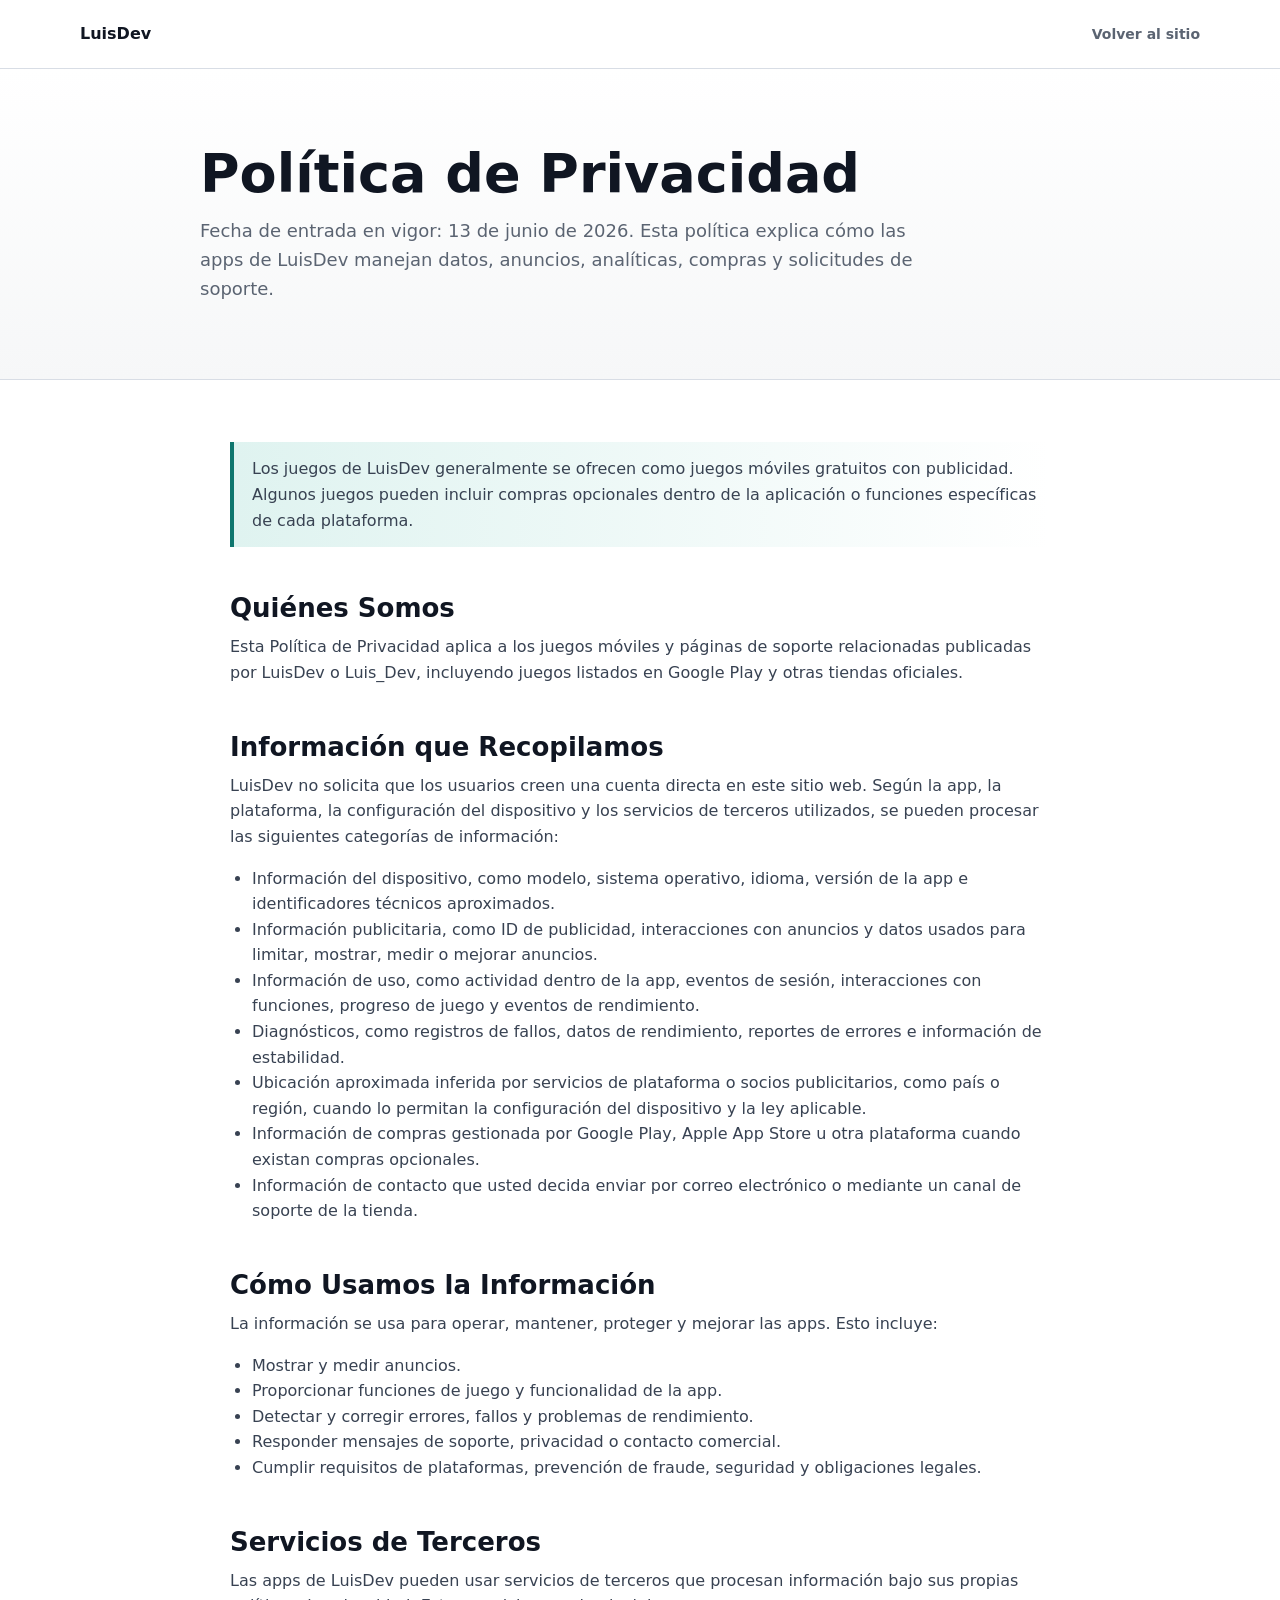
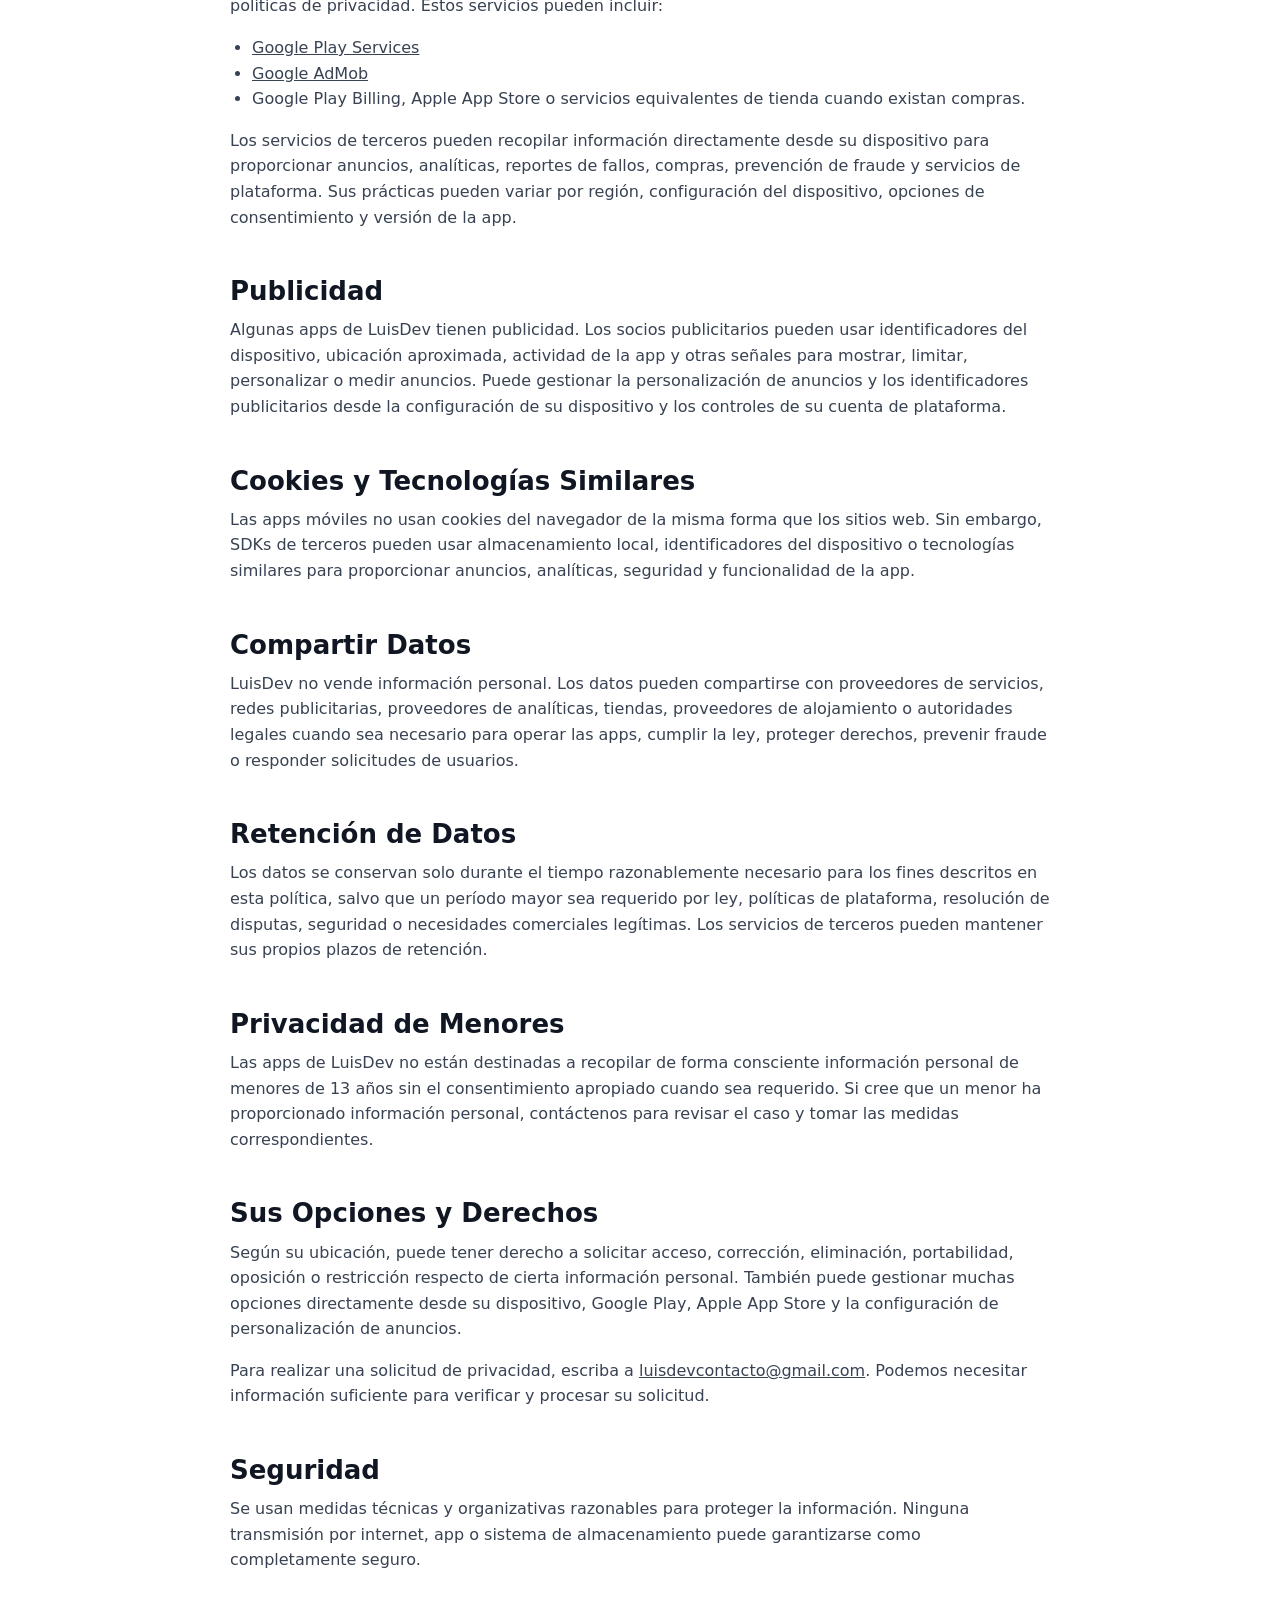
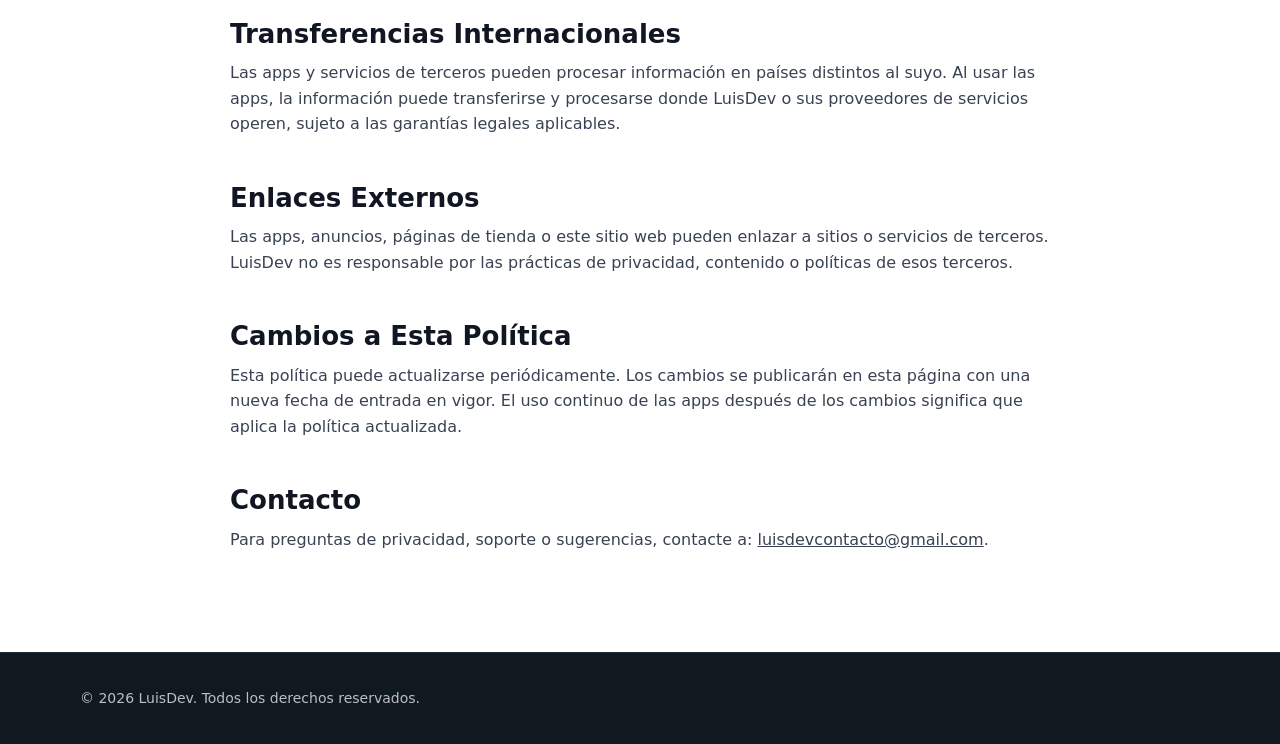
==== commit a92d5c2e: "new page" ====
--- a/PoliticaDePrivacidad.html
+++ b/PoliticaDePrivacidad.html
@@ -1,151 +1,146 @@
-<!DOCTYPE html>
-<!-- saved from url=(0060)file:///Users/luis/Downloads/LuisDev-main/PrivacyPolicy.html -->
-<html class="translated-ltr"><head><meta http-equiv="Content-Type" content="text/html; charset=UTF-8">
-    
-    <meta http-equiv="X-UA-Compatible" content="IE=edge">
-    <meta name="viewport" content="width=device-width, initial-scale=1.0">
-    <script src="./Política de privacidad_files/667417c7ec.js" crossorigin="anonymous"></script><style media="all" id="fa-v4-font-face">/*!
- * Font Awesome Free 5.15.4 by @fontawesome - https://fontawesome.com
- * License - https://fontawesome.com/license/free (Icons: CC BY 4.0, Fonts: SIL OFL 1.1, Code: MIT License)
- */@font-face{font-family:"FontAwesome";font-display:block;src:url(https://ka-f.fontawesome.com/releases/v5.15.4/webfonts/free-fa-solid-900.eot);src:url(https://ka-f.fontawesome.com/releases/v5.15.4/webfonts/free-fa-solid-900.eot?#iefix) format("embedded-opentype"),url(https://ka-f.fontawesome.com/releases/v5.15.4/webfonts/free-fa-solid-900.woff2) format("woff2"),url(https://ka-f.fontawesome.com/releases/v5.15.4/webfonts/free-fa-solid-900.woff) format("woff"),url(https://ka-f.fontawesome.com/releases/v5.15.4/webfonts/free-fa-solid-900.ttf) format("truetype"),url(https://ka-f.fontawesome.com/releases/v5.15.4/webfonts/free-fa-solid-900.svg#fontawesome) format("svg")}@font-face{font-family:"FontAwesome";font-display:block;src:url(https://ka-f.fontawesome.com/releases/v5.15.4/webfonts/free-fa-brands-400.eot);src:url(https://ka-f.fontawesome.com/releases/v5.15.4/webfonts/free-fa-brands-400.eot?#iefix) format("embedded-opentype"),url(https://ka-f.fontawesome.com/releases/v5.15.4/webfonts/free-fa-brands-400.woff2) format("woff2"),url(https://ka-f.fontawesome.com/releases/v5.15.4/webfonts/free-fa-brands-400.woff) format("woff"),url(https://ka-f.fontawesome.com/releases/v5.15.4/webfonts/free-fa-brands-400.ttf) format("truetype"),url(https://ka-f.fontawesome.com/releases/v5.15.4/webfonts/free-fa-brands-400.svg#fontawesome) format("svg")}@font-face{font-family:"FontAwesome";font-display:block;src:url(https://ka-f.fontawesome.com/releases/v5.15.4/webfonts/free-fa-regular-400.eot);src:url(https://ka-f.fontawesome.com/releases/v5.15.4/webfonts/free-fa-regular-400.eot?#iefix) format("embedded-opentype"),url(https://ka-f.fontawesome.com/releases/v5.15.4/webfonts/free-fa-regular-400.woff2) format("woff2"),url(https://ka-f.fontawesome.com/releases/v5.15.4/webfonts/free-fa-regular-400.woff) format("woff"),url(https://ka-f.fontawesome.com/releases/v5.15.4/webfonts/free-fa-regular-400.ttf) format("truetype"),url(https://ka-f.fontawesome.com/releases/v5.15.4/webfonts/free-fa-regular-400.svg#fontawesome) format("svg");unicode-range:U+f004-f005,U+f007,U+f017,U+f022,U+f024,U+f02e,U+f03e,U+f044,U+f057-f059,U+f06e,U+f070,U+f075,U+f07b-f07c,U+f080,U+f086,U+f089,U+f094,U+f09d,U+f0a0,U+f0a4-f0a7,U+f0c5,U+f0c7-f0c8,U+f0e0,U+f0eb,U+f0f3,U+f0f8,U+f0fe,U+f111,U+f118-f11a,U+f11c,U+f133,U+f144,U+f146,U+f14a,U+f14d-f14e,U+f150-f152,U+f15b-f15c,U+f164-f165,U+f185-f186,U+f191-f192,U+f1ad,U+f1c1-f1c9,U+f1cd,U+f1d8,U+f1e3,U+f1ea,U+f1f6,U+f1f9,U+f20a,U+f247-f249,U+f24d,U+f254-f25b,U+f25d,U+f271-f274,U+f279,U+f28b,U+f28d,U+f2b5-f2b6,U+f2b9,U+f2bb,U+f2bd,U+f2c1-f2c2,U+f2d0,U+f2d2,U+f2dc,U+f2ed,U+f3a5,U+f3d1,U+f410}@font-face{font-family:"FontAwesome";font-display:block;src:url(https://ka-f.fontawesome.com/releases/v5.15.4/webfonts/free-fa-v4deprecations.eot);src:url(https://ka-f.fontawesome.com/releases/v5.15.4/webfonts/free-fa-v4deprecations.eot?#iefix) format("embedded-opentype"),url(https://ka-f.fontawesome.com/releases/v5.15.4/webfonts/free-fa-v4deprecations.woff2) format("woff2"),url(https://ka-f.fontawesome.com/releases/v5.15.4/webfonts/free-fa-v4deprecations.woff) format("woff"),url(https://ka-f.fontawesome.com/releases/v5.15.4/webfonts/free-fa-v4deprecations.ttf) format("truetype"),url(https://ka-f.fontawesome.com/releases/v5.15.4/webfonts/free-fa-v4deprecations.svg#fontawesome) format("svg");unicode-range:U+f003,U+f006,U+f014,U+f016,U+f01a-f01b,U+f01d,U+f040,U+f045-f047,U+f05c-f05d,U+f07d-f07e,U+f087-f088,U+f08a-f08b,U+f08e,U+f090,U+f096-f097,U+f0a2,U+f0e4-f0e6,U+f0ec-f0ee,U+f0f5-f0f7,U+f10c,U+f112,U+f114-f115,U+f11d,U+f123,U+f132,U+f145,U+f147-f149,U+f14c,U+f166,U+f16a,U+f172,U+f175-f178,U+f18e,U+f190,U+f196,U+f1b1,U+f1d9,U+f1db,U+f1f7,U+f20c,U+f219,U+f230,U+f24a,U+f250,U+f278,U+f27b,U+f283,U+f28c,U+f28e,U+f29b-f29c,U+f2b7,U+f2ba,U+f2bc,U+f2be,U+f2c0,U+f2c3,U+f2d3-f2d4}</style><style media="all" id="fa-v4-shims">/*!
- * Font Awesome Free 5.15.4 by @fontawesome - https://fontawesome.com
- * License - https://fontawesome.com/license/free (Icons: CC BY 4.0, Fonts: SIL OFL 1.1, Code: MIT License)
- */.fa.fa-glass:before{content:"\f000"}.fa.fa-meetup{font-family:"Font Awesome 5 Brands";font-weight:400}.fa.fa-star-o{font-family:"Font Awesome 5 Free";font-weight:400}.fa.fa-star-o:before{content:"\f005"}.fa.fa-close:before,.fa.fa-remove:before{content:"\f00d"}.fa.fa-gear:before{content:"\f013"}.fa.fa-trash-o{font-family:"Font Awesome 5 Free";font-weight:400}.fa.fa-trash-o:before{content:"\f2ed"}.fa.fa-file-o{font-family:"Font Awesome 5 Free";font-weight:400}.fa.fa-file-o:before{content:"\f15b"}.fa.fa-clock-o{font-family:"Font Awesome 5 Free";font-weight:400}.fa.fa-clock-o:before{content:"\f017"}.fa.fa-arrow-circle-o-down{font-family:"Font Awesome 5 Free";font-weight:400}.fa.fa-arrow-circle-o-down:before{content:"\f358"}.fa.fa-arrow-circle-o-up{font-family:"Font Awesome 5 Free";font-weight:400}.fa.fa-arrow-circle-o-up:before{content:"\f35b"}.fa.fa-play-circle-o{font-family:"Font Awesome 5 Free";font-weight:400}.fa.fa-play-circle-o:before{content:"\f144"}.fa.fa-repeat:before,.fa.fa-rotate-right:before{content:"\f01e"}.fa.fa-refresh:before{content:"\f021"}.fa.fa-list-alt{font-family:"Font Awesome 5 Free";font-weight:400}.fa.fa-dedent:before{content:"\f03b"}.fa.fa-video-camera:before{content:"\f03d"}.fa.fa-picture-o{font-family:"Font Awesome 5 Free";font-weight:400}.fa.fa-picture-o:before{content:"\f03e"}.fa.fa-photo{font-family:"Font Awesome 5 Free";font-weight:400}.fa.fa-photo:before{content:"\f03e"}.fa.fa-image{font-family:"Font Awesome 5 Free";font-weight:400}.fa.fa-image:before{content:"\f03e"}.fa.fa-pencil:before{content:"\f303"}.fa.fa-map-marker:before{content:"\f3c5"}.fa.fa-pencil-square-o{font-family:"Font Awesome 5 Free";font-weight:400}.fa.fa-pencil-square-o:before{content:"\f044"}.fa.fa-share-square-o{font-family:"Font Awesome 5 Free";font-weight:400}.fa.fa-share-square-o:before{content:"\f14d"}.fa.fa-check-square-o{font-family:"Font Awesome 5 Free";font-weight:400}.fa.fa-check-square-o:before{content:"\f14a"}.fa.fa-arrows:before{content:"\f0b2"}.fa.fa-times-circle-o{font-family:"Font Awesome 5 Free";font-weight:400}.fa.fa-times-circle-o:before{content:"\f057"}.fa.fa-check-circle-o{font-family:"Font Awesome 5 Free";font-weight:400}.fa.fa-check-circle-o:before{content:"\f058"}.fa.fa-mail-forward:before{content:"\f064"}.fa.fa-expand:before{content:"\f424"}.fa.fa-compress:before{content:"\f422"}.fa.fa-eye,.fa.fa-eye-slash{font-family:"Font Awesome 5 Free";font-weight:400}.fa.fa-warning:before{content:"\f071"}.fa.fa-calendar:before{content:"\f073"}.fa.fa-arrows-v:before{content:"\f338"}.fa.fa-arrows-h:before{content:"\f337"}.fa.fa-bar-chart{font-family:"Font Awesome 5 Free";font-weight:400}.fa.fa-bar-chart:before{content:"\f080"}.fa.fa-bar-chart-o{font-family:"Font Awesome 5 Free";font-weight:400}.fa.fa-bar-chart-o:before{content:"\f080"}.fa.fa-facebook-square,.fa.fa-twitter-square{font-family:"Font Awesome 5 Brands";font-weight:400}.fa.fa-gears:before{content:"\f085"}.fa.fa-thumbs-o-up{font-family:"Font Awesome 5 Free";font-weight:400}.fa.fa-thumbs-o-up:before{content:"\f164"}.fa.fa-thumbs-o-down{font-family:"Font Awesome 5 Free";font-weight:400}.fa.fa-thumbs-o-down:before{content:"\f165"}.fa.fa-heart-o{font-family:"Font Awesome 5 Free";font-weight:400}.fa.fa-heart-o:before{content:"\f004"}.fa.fa-sign-out:before{content:"\f2f5"}.fa.fa-linkedin-square{font-family:"Font Awesome 5 Brands";font-weight:400}.fa.fa-linkedin-square:before{content:"\f08c"}.fa.fa-thumb-tack:before{content:"\f08d"}.fa.fa-external-link:before{content:"\f35d"}.fa.fa-sign-in:before{content:"\f2f6"}.fa.fa-github-square{font-family:"Font Awesome 5 Brands";font-weight:400}.fa.fa-lemon-o{font-family:"Font Awesome 5 Free";font-weight:400}.fa.fa-lemon-o:before{content:"\f094"}.fa.fa-square-o{font-family:"Font Awesome 5 Free";font-weight:400}.fa.fa-square-o:before{content:"\f0c8"}.fa.fa-bookmark-o{font-family:"Font Awesome 5 Free";font-weight:400}.fa.fa-bookmark-o:before{content:"\f02e"}.fa.fa-facebook,.fa.fa-twitter{font-family:"Font Awesome 5 Brands";font-weight:400}.fa.fa-facebook:before{content:"\f39e"}.fa.fa-facebook-f{font-family:"Font Awesome 5 Brands";font-weight:400}.fa.fa-facebook-f:before{content:"\f39e"}.fa.fa-github{font-family:"Font Awesome 5 Brands";font-weight:400}.fa.fa-credit-card{font-family:"Font Awesome 5 Free";font-weight:400}.fa.fa-feed:before{content:"\f09e"}.fa.fa-hdd-o{font-family:"Font Awesome 5 Free";font-weight:400}.fa.fa-hdd-o:before{content:"\f0a0"}.fa.fa-hand-o-right{font-family:"Font Awesome 5 Free";font-weight:400}.fa.fa-hand-o-right:before{content:"\f0a4"}.fa.fa-hand-o-left{font-family:"Font Awesome 5 Free";font-weight:400}.fa.fa-hand-o-left:before{content:"\f0a5"}.fa.fa-hand-o-up{font-family:"Font Awesome 5 Free";font-weight:400}.fa.fa-hand-o-up:before{content:"\f0a6"}.fa.fa-hand-o-down{font-family:"Font Awesome 5 Free";font-weight:400}.fa.fa-hand-o-down:before{content:"\f0a7"}.fa.fa-arrows-alt:before{content:"\f31e"}.fa.fa-group:before{content:"\f0c0"}.fa.fa-chain:before{content:"\f0c1"}.fa.fa-scissors:before{content:"\f0c4"}.fa.fa-files-o{font-family:"Font Awesome 5 Free";font-weight:400}.fa.fa-files-o:before{content:"\f0c5"}.fa.fa-floppy-o{font-family:"Font Awesome 5 Free";font-weight:400}.fa.fa-floppy-o:before{content:"\f0c7"}.fa.fa-navicon:before,.fa.fa-reorder:before{content:"\f0c9"}.fa.fa-google-plus,.fa.fa-google-plus-square,.fa.fa-pinterest,.fa.fa-pinterest-square{font-family:"Font Awesome 5 Brands";font-weight:400}.fa.fa-google-plus:before{content:"\f0d5"}.fa.fa-money{font-family:"Font Awesome 5 Free";font-weight:400}.fa.fa-money:before{content:"\f3d1"}.fa.fa-unsorted:before{content:"\f0dc"}.fa.fa-sort-desc:before{content:"\f0dd"}.fa.fa-sort-asc:before{content:"\f0de"}.fa.fa-linkedin{font-family:"Font Awesome 5 Brands";font-weight:400}.fa.fa-linkedin:before{content:"\f0e1"}.fa.fa-rotate-left:before{content:"\f0e2"}.fa.fa-legal:before{content:"\f0e3"}.fa.fa-dashboard:before,.fa.fa-tachometer:before{content:"\f3fd"}.fa.fa-comment-o{font-family:"Font Awesome 5 Free";font-weight:400}.fa.fa-comment-o:before{content:"\f075"}.fa.fa-comments-o{font-family:"Font Awesome 5 Free";font-weight:400}.fa.fa-comments-o:before{content:"\f086"}.fa.fa-flash:before{content:"\f0e7"}.fa.fa-clipboard,.fa.fa-paste{font-family:"Font Awesome 5 Free";font-weight:400}.fa.fa-paste:before{content:"\f328"}.fa.fa-lightbulb-o{font-family:"Font Awesome 5 Free";font-weight:400}.fa.fa-lightbulb-o:before{content:"\f0eb"}.fa.fa-exchange:before{content:"\f362"}.fa.fa-cloud-download:before{content:"\f381"}.fa.fa-cloud-upload:before{content:"\f382"}.fa.fa-bell-o{font-family:"Font Awesome 5 Free";font-weight:400}.fa.fa-bell-o:before{content:"\f0f3"}.fa.fa-cutlery:before{content:"\f2e7"}.fa.fa-file-text-o{font-family:"Font Awesome 5 Free";font-weight:400}.fa.fa-file-text-o:before{content:"\f15c"}.fa.fa-building-o{font-family:"Font Awesome 5 Free";font-weight:400}.fa.fa-building-o:before{content:"\f1ad"}.fa.fa-hospital-o{font-family:"Font Awesome 5 Free";font-weight:400}.fa.fa-hospital-o:before{content:"\f0f8"}.fa.fa-tablet:before{content:"\f3fa"}.fa.fa-mobile-phone:before,.fa.fa-mobile:before{content:"\f3cd"}.fa.fa-circle-o{font-family:"Font Awesome 5 Free";font-weight:400}.fa.fa-circle-o:before{content:"\f111"}.fa.fa-mail-reply:before{content:"\f3e5"}.fa.fa-github-alt{font-family:"Font Awesome 5 Brands";font-weight:400}.fa.fa-folder-o{font-family:"Font Awesome 5 Free";font-weight:400}.fa.fa-folder-o:before{content:"\f07b"}.fa.fa-folder-open-o{font-family:"Font Awesome 5 Free";font-weight:400}.fa.fa-folder-open-o:before{content:"\f07c"}.fa.fa-smile-o{font-family:"Font Awesome 5 Free";font-weight:400}.fa.fa-smile-o:before{content:"\f118"}.fa.fa-frown-o{font-family:"Font Awesome 5 Free";font-weight:400}.fa.fa-frown-o:before{content:"\f119"}.fa.fa-meh-o{font-family:"Font Awesome 5 Free";font-weight:400}.fa.fa-meh-o:before{content:"\f11a"}.fa.fa-keyboard-o{font-family:"Font Awesome 5 Free";font-weight:400}.fa.fa-keyboard-o:before{content:"\f11c"}.fa.fa-flag-o{font-family:"Font Awesome 5 Free";font-weight:400}.fa.fa-flag-o:before{content:"\f024"}.fa.fa-mail-reply-all:before{content:"\f122"}.fa.fa-star-half-o{font-family:"Font Awesome 5 Free";font-weight:400}.fa.fa-star-half-o:before{content:"\f089"}.fa.fa-star-half-empty{font-family:"Font Awesome 5 Free";font-weight:400}.fa.fa-star-half-empty:before{content:"\f089"}.fa.fa-star-half-full{font-family:"Font Awesome 5 Free";font-weight:400}.fa.fa-star-half-full:before{content:"\f089"}.fa.fa-code-fork:before{content:"\f126"}.fa.fa-chain-broken:before{content:"\f127"}.fa.fa-shield:before{content:"\f3ed"}.fa.fa-calendar-o{font-family:"Font Awesome 5 Free";font-weight:400}.fa.fa-calendar-o:before{content:"\f133"}.fa.fa-css3,.fa.fa-html5,.fa.fa-maxcdn{font-family:"Font Awesome 5 Brands";font-weight:400}.fa.fa-ticket:before{content:"\f3ff"}.fa.fa-minus-square-o{font-family:"Font Awesome 5 Free";font-weight:400}.fa.fa-minus-square-o:before{content:"\f146"}.fa.fa-level-up:before{content:"\f3bf"}.fa.fa-level-down:before{content:"\f3be"}.fa.fa-pencil-square:before{content:"\f14b"}.fa.fa-external-link-square:before{content:"\f360"}.fa.fa-compass{font-family:"Font Awesome 5 Free";font-weight:400}.fa.fa-caret-square-o-down{font-family:"Font Awesome 5 Free";font-weight:400}.fa.fa-caret-square-o-down:before{content:"\f150"}.fa.fa-toggle-down{font-family:"Font Awesome 5 Free";font-weight:400}.fa.fa-toggle-down:before{content:"\f150"}.fa.fa-caret-square-o-up{font-family:"Font Awesome 5 Free";font-weight:400}.fa.fa-caret-square-o-up:before{content:"\f151"}.fa.fa-toggle-up{font-family:"Font Awesome 5 Free";font-weight:400}.fa.fa-toggle-up:before{content:"\f151"}.fa.fa-caret-square-o-right{font-family:"Font Awesome 5 Free";font-weight:400}.fa.fa-caret-square-o-right:before{content:"\f152"}.fa.fa-toggle-right{font-family:"Font Awesome 5 Free";font-weight:400}.fa.fa-toggle-right:before{content:"\f152"}.fa.fa-eur:before,.fa.fa-euro:before{content:"\f153"}.fa.fa-gbp:before{content:"\f154"}.fa.fa-dollar:before,.fa.fa-usd:before{content:"\f155"}.fa.fa-inr:before,.fa.fa-rupee:before{content:"\f156"}.fa.fa-cny:before,.fa.fa-jpy:before,.fa.fa-rmb:before,.fa.fa-yen:before{content:"\f157"}.fa.fa-rouble:before,.fa.fa-rub:before,.fa.fa-ruble:before{content:"\f158"}.fa.fa-krw:before,.fa.fa-won:before{content:"\f159"}.fa.fa-bitcoin,.fa.fa-btc{font-family:"Font Awesome 5 Brands";font-weight:400}.fa.fa-bitcoin:before{content:"\f15a"}.fa.fa-file-text:before{content:"\f15c"}.fa.fa-sort-alpha-asc:before{content:"\f15d"}.fa.fa-sort-alpha-desc:before{content:"\f881"}.fa.fa-sort-amount-asc:before{content:"\f160"}.fa.fa-sort-amount-desc:before{content:"\f884"}.fa.fa-sort-numeric-asc:before{content:"\f162"}.fa.fa-sort-numeric-desc:before{content:"\f886"}.fa.fa-xing,.fa.fa-xing-square,.fa.fa-youtube,.fa.fa-youtube-play,.fa.fa-youtube-square{font-family:"Font Awesome 5 Brands";font-weight:400}.fa.fa-youtube-play:before{content:"\f167"}.fa.fa-adn,.fa.fa-bitbucket,.fa.fa-bitbucket-square,.fa.fa-dropbox,.fa.fa-flickr,.fa.fa-instagram,.fa.fa-stack-overflow{font-family:"Font Awesome 5 Brands";font-weight:400}.fa.fa-bitbucket-square:before{content:"\f171"}.fa.fa-tumblr,.fa.fa-tumblr-square{font-family:"Font Awesome 5 Brands";font-weight:400}.fa.fa-long-arrow-down:before{content:"\f309"}.fa.fa-long-arrow-up:before{content:"\f30c"}.fa.fa-long-arrow-left:before{content:"\f30a"}.fa.fa-long-arrow-right:before{content:"\f30b"}.fa.fa-android,.fa.fa-apple,.fa.fa-dribbble,.fa.fa-foursquare,.fa.fa-gittip,.fa.fa-gratipay,.fa.fa-linux,.fa.fa-skype,.fa.fa-trello,.fa.fa-windows{font-family:"Font Awesome 5 Brands";font-weight:400}.fa.fa-gittip:before{content:"\f184"}.fa.fa-sun-o{font-family:"Font Awesome 5 Free";font-weight:400}.fa.fa-sun-o:before{content:"\f185"}.fa.fa-moon-o{font-family:"Font Awesome 5 Free";font-weight:400}.fa.fa-moon-o:before{content:"\f186"}.fa.fa-pagelines,.fa.fa-renren,.fa.fa-stack-exchange,.fa.fa-vk,.fa.fa-weibo{font-family:"Font Awesome 5 Brands";font-weight:400}.fa.fa-arrow-circle-o-right{font-family:"Font Awesome 5 Free";font-weight:400}.fa.fa-arrow-circle-o-right:before{content:"\f35a"}.fa.fa-arrow-circle-o-left{font-family:"Font Awesome 5 Free";font-weight:400}.fa.fa-arrow-circle-o-left:before{content:"\f359"}.fa.fa-caret-square-o-left{font-family:"Font Awesome 5 Free";font-weight:400}.fa.fa-caret-square-o-left:before{content:"\f191"}.fa.fa-toggle-left{font-family:"Font Awesome 5 Free";font-weight:400}.fa.fa-toggle-left:before{content:"\f191"}.fa.fa-dot-circle-o{font-family:"Font Awesome 5 Free";font-weight:400}.fa.fa-dot-circle-o:before{content:"\f192"}.fa.fa-vimeo-square{font-family:"Font Awesome 5 Brands";font-weight:400}.fa.fa-try:before,.fa.fa-turkish-lira:before{content:"\f195"}.fa.fa-plus-square-o{font-family:"Font Awesome 5 Free";font-weight:400}.fa.fa-plus-square-o:before{content:"\f0fe"}.fa.fa-openid,.fa.fa-slack,.fa.fa-wordpress{font-family:"Font Awesome 5 Brands";font-weight:400}.fa.fa-bank:before,.fa.fa-institution:before{content:"\f19c"}.fa.fa-mortar-board:before{content:"\f19d"}.fa.fa-delicious,.fa.fa-digg,.fa.fa-drupal,.fa.fa-google,.fa.fa-joomla,.fa.fa-pied-piper-alt,.fa.fa-pied-piper-pp,.fa.fa-reddit,.fa.fa-reddit-square,.fa.fa-stumbleupon,.fa.fa-stumbleupon-circle,.fa.fa-yahoo{font-family:"Font Awesome 5 Brands";font-weight:400}.fa.fa-spoon:before{content:"\f2e5"}.fa.fa-behance,.fa.fa-behance-square,.fa.fa-steam,.fa.fa-steam-square{font-family:"Font Awesome 5 Brands";font-weight:400}.fa.fa-automobile:before{content:"\f1b9"}.fa.fa-envelope-o{font-family:"Font Awesome 5 Free";font-weight:400}.fa.fa-envelope-o:before{content:"\f0e0"}.fa.fa-deviantart,.fa.fa-soundcloud,.fa.fa-spotify{font-family:"Font Awesome 5 Brands";font-weight:400}.fa.fa-file-pdf-o{font-family:"Font Awesome 5 Free";font-weight:400}.fa.fa-file-pdf-o:before{content:"\f1c1"}.fa.fa-file-word-o{font-family:"Font Awesome 5 Free";font-weight:400}.fa.fa-file-word-o:before{content:"\f1c2"}.fa.fa-file-excel-o{font-family:"Font Awesome 5 Free";font-weight:400}.fa.fa-file-excel-o:before{content:"\f1c3"}.fa.fa-file-powerpoint-o{font-family:"Font Awesome 5 Free";font-weight:400}.fa.fa-file-powerpoint-o:before{content:"\f1c4"}.fa.fa-file-image-o{font-family:"Font Awesome 5 Free";font-weight:400}.fa.fa-file-image-o:before{content:"\f1c5"}.fa.fa-file-photo-o{font-family:"Font Awesome 5 Free";font-weight:400}.fa.fa-file-photo-o:before{content:"\f1c5"}.fa.fa-file-picture-o{font-family:"Font Awesome 5 Free";font-weight:400}.fa.fa-file-picture-o:before{content:"\f1c5"}.fa.fa-file-archive-o{font-family:"Font Awesome 5 Free";font-weight:400}.fa.fa-file-archive-o:before{content:"\f1c6"}.fa.fa-file-zip-o{font-family:"Font Awesome 5 Free";font-weight:400}.fa.fa-file-zip-o:before{content:"\f1c6"}.fa.fa-file-audio-o{font-family:"Font Awesome 5 Free";font-weight:400}.fa.fa-file-audio-o:before{content:"\f1c7"}.fa.fa-file-sound-o{font-family:"Font Awesome 5 Free";font-weight:400}.fa.fa-file-sound-o:before{content:"\f1c7"}.fa.fa-file-video-o{font-family:"Font Awesome 5 Free";font-weight:400}.fa.fa-file-video-o:before{content:"\f1c8"}.fa.fa-file-movie-o{font-family:"Font Awesome 5 Free";font-weight:400}.fa.fa-file-movie-o:before{content:"\f1c8"}.fa.fa-file-code-o{font-family:"Font Awesome 5 Free";font-weight:400}.fa.fa-file-code-o:before{content:"\f1c9"}.fa.fa-codepen,.fa.fa-jsfiddle,.fa.fa-vine{font-family:"Font Awesome 5 Brands";font-weight:400}.fa.fa-life-bouy,.fa.fa-life-ring{font-family:"Font Awesome 5 Free";font-weight:400}.fa.fa-life-bouy:before{content:"\f1cd"}.fa.fa-life-buoy{font-family:"Font Awesome 5 Free";font-weight:400}.fa.fa-life-buoy:before{content:"\f1cd"}.fa.fa-life-saver{font-family:"Font Awesome 5 Free";font-weight:400}.fa.fa-life-saver:before{content:"\f1cd"}.fa.fa-support{font-family:"Font Awesome 5 Free";font-weight:400}.fa.fa-support:before{content:"\f1cd"}.fa.fa-circle-o-notch:before{content:"\f1ce"}.fa.fa-ra,.fa.fa-rebel{font-family:"Font Awesome 5 Brands";font-weight:400}.fa.fa-ra:before{content:"\f1d0"}.fa.fa-resistance{font-family:"Font Awesome 5 Brands";font-weight:400}.fa.fa-resistance:before{content:"\f1d0"}.fa.fa-empire,.fa.fa-ge{font-family:"Font Awesome 5 Brands";font-weight:400}.fa.fa-ge:before{content:"\f1d1"}.fa.fa-git,.fa.fa-git-square,.fa.fa-hacker-news,.fa.fa-y-combinator-square{font-family:"Font Awesome 5 Brands";font-weight:400}.fa.fa-y-combinator-square:before{content:"\f1d4"}.fa.fa-yc-square{font-family:"Font Awesome 5 Brands";font-weight:400}.fa.fa-yc-square:before{content:"\f1d4"}.fa.fa-qq,.fa.fa-tencent-weibo,.fa.fa-wechat,.fa.fa-weixin{font-family:"Font Awesome 5 Brands";font-weight:400}.fa.fa-wechat:before{content:"\f1d7"}.fa.fa-send:before{content:"\f1d8"}.fa.fa-paper-plane-o{font-family:"Font Awesome 5 Free";font-weight:400}.fa.fa-paper-plane-o:before{content:"\f1d8"}.fa.fa-send-o{font-family:"Font Awesome 5 Free";font-weight:400}.fa.fa-send-o:before{content:"\f1d8"}.fa.fa-circle-thin{font-family:"Font Awesome 5 Free";font-weight:400}.fa.fa-circle-thin:before{content:"\f111"}.fa.fa-header:before{content:"\f1dc"}.fa.fa-sliders:before{content:"\f1de"}.fa.fa-futbol-o{font-family:"Font Awesome 5 Free";font-weight:400}.fa.fa-futbol-o:before{content:"\f1e3"}.fa.fa-soccer-ball-o{font-family:"Font Awesome 5 Free";font-weight:400}.fa.fa-soccer-ball-o:before{content:"\f1e3"}.fa.fa-slideshare,.fa.fa-twitch,.fa.fa-yelp{font-family:"Font Awesome 5 Brands";font-weight:400}.fa.fa-newspaper-o{font-family:"Font Awesome 5 Free";font-weight:400}.fa.fa-newspaper-o:before{content:"\f1ea"}.fa.fa-cc-amex,.fa.fa-cc-discover,.fa.fa-cc-mastercard,.fa.fa-cc-paypal,.fa.fa-cc-stripe,.fa.fa-cc-visa,.fa.fa-google-wallet,.fa.fa-paypal{font-family:"Font Awesome 5 Brands";font-weight:400}.fa.fa-bell-slash-o{font-family:"Font Awesome 5 Free";font-weight:400}.fa.fa-bell-slash-o:before{content:"\f1f6"}.fa.fa-trash:before{content:"\f2ed"}.fa.fa-copyright{font-family:"Font Awesome 5 Free";font-weight:400}.fa.fa-eyedropper:before{content:"\f1fb"}.fa.fa-area-chart:before{content:"\f1fe"}.fa.fa-pie-chart:before{content:"\f200"}.fa.fa-line-chart:before{content:"\f201"}.fa.fa-angellist,.fa.fa-ioxhost,.fa.fa-lastfm,.fa.fa-lastfm-square{font-family:"Font Awesome 5 Brands";font-weight:400}.fa.fa-cc{font-family:"Font Awesome 5 Free";font-weight:400}.fa.fa-cc:before{content:"\f20a"}.fa.fa-ils:before,.fa.fa-shekel:before,.fa.fa-sheqel:before{content:"\f20b"}.fa.fa-meanpath{font-family:"Font Awesome 5 Brands";font-weight:400}.fa.fa-meanpath:before{content:"\f2b4"}.fa.fa-buysellads,.fa.fa-connectdevelop,.fa.fa-dashcube,.fa.fa-forumbee,.fa.fa-leanpub,.fa.fa-sellsy,.fa.fa-shirtsinbulk,.fa.fa-simplybuilt,.fa.fa-skyatlas{font-family:"Font Awesome 5 Brands";font-weight:400}.fa.fa-diamond{font-family:"Font Awesome 5 Free";font-weight:400}.fa.fa-diamond:before{content:"\f3a5"}.fa.fa-intersex:before{content:"\f224"}.fa.fa-facebook-official{font-family:"Font Awesome 5 Brands";font-weight:400}.fa.fa-facebook-official:before{content:"\f09a"}.fa.fa-pinterest-p,.fa.fa-whatsapp{font-family:"Font Awesome 5 Brands";font-weight:400}.fa.fa-hotel:before{content:"\f236"}.fa.fa-medium,.fa.fa-viacoin,.fa.fa-y-combinator,.fa.fa-yc{font-family:"Font Awesome 5 Brands";font-weight:400}.fa.fa-yc:before{content:"\f23b"}.fa.fa-expeditedssl,.fa.fa-opencart,.fa.fa-optin-monster{font-family:"Font Awesome 5 Brands";font-weight:400}.fa.fa-battery-4:before,.fa.fa-battery:before{content:"\f240"}.fa.fa-battery-3:before{content:"\f241"}.fa.fa-battery-2:before{content:"\f242"}.fa.fa-battery-1:before{content:"\f243"}.fa.fa-battery-0:before{content:"\f244"}.fa.fa-object-group,.fa.fa-object-ungroup,.fa.fa-sticky-note-o{font-family:"Font Awesome 5 Free";font-weight:400}.fa.fa-sticky-note-o:before{content:"\f249"}.fa.fa-cc-diners-club,.fa.fa-cc-jcb{font-family:"Font Awesome 5 Brands";font-weight:400}.fa.fa-clone,.fa.fa-hourglass-o{font-family:"Font Awesome 5 Free";font-weight:400}.fa.fa-hourglass-o:before{content:"\f254"}.fa.fa-hourglass-1:before{content:"\f251"}.fa.fa-hourglass-2:before{content:"\f252"}.fa.fa-hourglass-3:before{content:"\f253"}.fa.fa-hand-rock-o{font-family:"Font Awesome 5 Free";font-weight:400}.fa.fa-hand-rock-o:before{content:"\f255"}.fa.fa-hand-grab-o{font-family:"Font Awesome 5 Free";font-weight:400}.fa.fa-hand-grab-o:before{content:"\f255"}.fa.fa-hand-paper-o{font-family:"Font Awesome 5 Free";font-weight:400}.fa.fa-hand-paper-o:before{content:"\f256"}.fa.fa-hand-stop-o{font-family:"Font Awesome 5 Free";font-weight:400}.fa.fa-hand-stop-o:before{content:"\f256"}.fa.fa-hand-scissors-o{font-family:"Font Awesome 5 Free";font-weight:400}.fa.fa-hand-scissors-o:before{content:"\f257"}.fa.fa-hand-lizard-o{font-family:"Font Awesome 5 Free";font-weight:400}.fa.fa-hand-lizard-o:before{content:"\f258"}.fa.fa-hand-spock-o{font-family:"Font Awesome 5 Free";font-weight:400}.fa.fa-hand-spock-o:before{content:"\f259"}.fa.fa-hand-pointer-o{font-family:"Font Awesome 5 Free";font-weight:400}.fa.fa-hand-pointer-o:before{content:"\f25a"}.fa.fa-hand-peace-o{font-family:"Font Awesome 5 Free";font-weight:400}.fa.fa-hand-peace-o:before{content:"\f25b"}.fa.fa-registered{font-family:"Font Awesome 5 Free";font-weight:400}.fa.fa-chrome,.fa.fa-creative-commons,.fa.fa-firefox,.fa.fa-get-pocket,.fa.fa-gg,.fa.fa-gg-circle,.fa.fa-internet-explorer,.fa.fa-odnoklassniki,.fa.fa-odnoklassniki-square,.fa.fa-opera,.fa.fa-safari,.fa.fa-wikipedia-w{font-family:"Font Awesome 5 Brands";font-weight:400}.fa.fa-television:before{content:"\f26c"}.fa.fa-500px,.fa.fa-amazon,.fa.fa-contao{font-family:"Font Awesome 5 Brands";font-weight:400}.fa.fa-calendar-plus-o{font-family:"Font Awesome 5 Free";font-weight:400}.fa.fa-calendar-plus-o:before{content:"\f271"}.fa.fa-calendar-minus-o{font-family:"Font Awesome 5 Free";font-weight:400}.fa.fa-calendar-minus-o:before{content:"\f272"}.fa.fa-calendar-times-o{font-family:"Font Awesome 5 Free";font-weight:400}.fa.fa-calendar-times-o:before{content:"\f273"}.fa.fa-calendar-check-o{font-family:"Font Awesome 5 Free";font-weight:400}.fa.fa-calendar-check-o:before{content:"\f274"}.fa.fa-map-o{font-family:"Font Awesome 5 Free";font-weight:400}.fa.fa-map-o:before{content:"\f279"}.fa.fa-commenting:before{content:"\f4ad"}.fa.fa-commenting-o{font-family:"Font Awesome 5 Free";font-weight:400}.fa.fa-commenting-o:before{content:"\f4ad"}.fa.fa-houzz,.fa.fa-vimeo{font-family:"Font Awesome 5 Brands";font-weight:400}.fa.fa-vimeo:before{content:"\f27d"}.fa.fa-black-tie,.fa.fa-edge,.fa.fa-fonticons,.fa.fa-reddit-alien{font-family:"Font Awesome 5 Brands";font-weight:400}.fa.fa-credit-card-alt:before{content:"\f09d"}.fa.fa-codiepie,.fa.fa-fort-awesome,.fa.fa-mixcloud,.fa.fa-modx,.fa.fa-product-hunt,.fa.fa-scribd,.fa.fa-usb{font-family:"Font Awesome 5 Brands";font-weight:400}.fa.fa-pause-circle-o{font-family:"Font Awesome 5 Free";font-weight:400}.fa.fa-pause-circle-o:before{content:"\f28b"}.fa.fa-stop-circle-o{font-family:"Font Awesome 5 Free";font-weight:400}.fa.fa-stop-circle-o:before{content:"\f28d"}.fa.fa-bluetooth,.fa.fa-bluetooth-b,.fa.fa-envira,.fa.fa-gitlab,.fa.fa-wheelchair-alt,.fa.fa-wpbeginner,.fa.fa-wpforms{font-family:"Font Awesome 5 Brands";font-weight:400}.fa.fa-wheelchair-alt:before{content:"\f368"}.fa.fa-question-circle-o{font-family:"Font Awesome 5 Free";font-weight:400}.fa.fa-question-circle-o:before{content:"\f059"}.fa.fa-volume-control-phone:before{content:"\f2a0"}.fa.fa-asl-interpreting:before{content:"\f2a3"}.fa.fa-deafness:before,.fa.fa-hard-of-hearing:before{content:"\f2a4"}.fa.fa-glide,.fa.fa-glide-g{font-family:"Font Awesome 5 Brands";font-weight:400}.fa.fa-signing:before{content:"\f2a7"}.fa.fa-first-order,.fa.fa-google-plus-official,.fa.fa-pied-piper,.fa.fa-snapchat,.fa.fa-snapchat-ghost,.fa.fa-snapchat-square,.fa.fa-themeisle,.fa.fa-viadeo,.fa.fa-viadeo-square,.fa.fa-yoast{font-family:"Font Awesome 5 Brands";font-weight:400}.fa.fa-google-plus-official:before{content:"\f2b3"}.fa.fa-google-plus-circle{font-family:"Font Awesome 5 Brands";font-weight:400}.fa.fa-google-plus-circle:before{content:"\f2b3"}.fa.fa-fa,.fa.fa-font-awesome{font-family:"Font Awesome 5 Brands";font-weight:400}.fa.fa-fa:before{content:"\f2b4"}.fa.fa-handshake-o{font-family:"Font Awesome 5 Free";font-weight:400}.fa.fa-handshake-o:before{content:"\f2b5"}.fa.fa-envelope-open-o{font-family:"Font Awesome 5 Free";font-weight:400}.fa.fa-envelope-open-o:before{content:"\f2b6"}.fa.fa-linode{font-family:"Font Awesome 5 Brands";font-weight:400}.fa.fa-address-book-o{font-family:"Font Awesome 5 Free";font-weight:400}.fa.fa-address-book-o:before{content:"\f2b9"}.fa.fa-vcard:before{content:"\f2bb"}.fa.fa-address-card-o{font-family:"Font Awesome 5 Free";font-weight:400}.fa.fa-address-card-o:before{content:"\f2bb"}.fa.fa-vcard-o{font-family:"Font Awesome 5 Free";font-weight:400}.fa.fa-vcard-o:before{content:"\f2bb"}.fa.fa-user-circle-o{font-family:"Font Awesome 5 Free";font-weight:400}.fa.fa-user-circle-o:before{content:"\f2bd"}.fa.fa-user-o{font-family:"Font Awesome 5 Free";font-weight:400}.fa.fa-user-o:before{content:"\f007"}.fa.fa-id-badge{font-family:"Font Awesome 5 Free";font-weight:400}.fa.fa-drivers-license:before{content:"\f2c2"}.fa.fa-id-card-o{font-family:"Font Awesome 5 Free";font-weight:400}.fa.fa-id-card-o:before{content:"\f2c2"}.fa.fa-drivers-license-o{font-family:"Font Awesome 5 Free";font-weight:400}.fa.fa-drivers-license-o:before{content:"\f2c2"}.fa.fa-free-code-camp,.fa.fa-quora,.fa.fa-telegram{font-family:"Font Awesome 5 Brands";font-weight:400}.fa.fa-thermometer-4:before,.fa.fa-thermometer:before{content:"\f2c7"}.fa.fa-thermometer-3:before{content:"\f2c8"}.fa.fa-thermometer-2:before{content:"\f2c9"}.fa.fa-thermometer-1:before{content:"\f2ca"}.fa.fa-thermometer-0:before{content:"\f2cb"}.fa.fa-bathtub:before,.fa.fa-s15:before{content:"\f2cd"}.fa.fa-window-maximize,.fa.fa-window-restore{font-family:"Font Awesome 5 Free";font-weight:400}.fa.fa-times-rectangle:before{content:"\f410"}.fa.fa-window-close-o{font-family:"Font Awesome 5 Free";font-weight:400}.fa.fa-window-close-o:before{content:"\f410"}.fa.fa-times-rectangle-o{font-family:"Font Awesome 5 Free";font-weight:400}.fa.fa-times-rectangle-o:before{content:"\f410"}.fa.fa-bandcamp,.fa.fa-eercast,.fa.fa-etsy,.fa.fa-grav,.fa.fa-imdb,.fa.fa-ravelry{font-family:"Font Awesome 5 Brands";font-weight:400}.fa.fa-eercast:before{content:"\f2da"}.fa.fa-snowflake-o{font-family:"Font Awesome 5 Free";font-weight:400}.fa.fa-snowflake-o:before{content:"\f2dc"}.fa.fa-superpowers,.fa.fa-wpexplorer{font-family:"Font Awesome 5 Brands";font-weight:400}.fa.fa-cab:before{content:"\f1ba"}</style><style media="all" id="fa-main">/*!
- * Font Awesome Free 5.15.4 by @fontawesome - https://fontawesome.com
- * License - https://fontawesome.com/license/free (Icons: CC BY 4.0, Fonts: SIL OFL 1.1, Code: MIT License)
- */.fa,.fab,.fad,.fal,.far,.fas{-moz-osx-font-smoothing:grayscale;-webkit-font-smoothing:antialiased;display:inline-block;font-style:normal;font-variant:normal;text-rendering:auto;line-height:1}.fa-lg{font-size:1.33333em;line-height:.75em;vertical-align:-.0667em}.fa-xs{font-size:.75em}.fa-sm{font-size:.875em}.fa-1x{font-size:1em}.fa-2x{font-size:2em}.fa-3x{font-size:3em}.fa-4x{font-size:4em}.fa-5x{font-size:5em}.fa-6x{font-size:6em}.fa-7x{font-size:7em}.fa-8x{font-size:8em}.fa-9x{font-size:9em}.fa-10x{font-size:10em}.fa-fw{text-align:center;width:1.25em}.fa-ul{list-style-type:none;margin-left:2.5em;padding-left:0}.fa-ul>li{position:relative}.fa-li{left:-2em;position:absolute;text-align:center;width:2em;line-height:inherit}.fa-border{border:.08em solid #eee;border-radius:.1em;padding:.2em .25em .15em}.fa-pull-left{float:left}.fa-pull-right{float:right}.fa.fa-pull-left,.fab.fa-pull-left,.fal.fa-pull-left,.far.fa-pull-left,.fas.fa-pull-left{margin-right:.3em}.fa.fa-pull-right,.fab.fa-pull-right,.fal.fa-pull-right,.far.fa-pull-right,.fas.fa-pull-right{margin-left:.3em}.fa-spin{-webkit-animation:fa-spin 2s linear infinite;animation:fa-spin 2s linear infinite}.fa-pulse{-webkit-animation:fa-spin 1s steps(8) infinite;animation:fa-spin 1s steps(8) infinite}@-webkit-keyframes fa-spin{0%{-webkit-transform:rotate(0deg);transform:rotate(0deg)}to{-webkit-transform:rotate(1turn);transform:rotate(1turn)}}@keyframes fa-spin{0%{-webkit-transform:rotate(0deg);transform:rotate(0deg)}to{-webkit-transform:rotate(1turn);transform:rotate(1turn)}}.fa-rotate-90{-ms-filter:"progid:DXImageTransform.Microsoft.BasicImage(rotation=1)";-webkit-transform:rotate(90deg);transform:rotate(90deg)}.fa-rotate-180{-ms-filter:"progid:DXImageTransform.Microsoft.BasicImage(rotation=2)";-webkit-transform:rotate(180deg);transform:rotate(180deg)}.fa-rotate-270{-ms-filter:"progid:DXImageTransform.Microsoft.BasicImage(rotation=3)";-webkit-transform:rotate(270deg);transform:rotate(270deg)}.fa-flip-horizontal{-ms-filter:"progid:DXImageTransform.Microsoft.BasicImage(rotation=0, mirror=1)";-webkit-transform:scaleX(-1);transform:scaleX(-1)}.fa-flip-vertical{-webkit-transform:scaleY(-1);transform:scaleY(-1)}.fa-flip-both,.fa-flip-horizontal.fa-flip-vertical,.fa-flip-vertical{-ms-filter:"progid:DXImageTransform.Microsoft.BasicImage(rotation=2, mirror=1)"}.fa-flip-both,.fa-flip-horizontal.fa-flip-vertical{-webkit-transform:scale(-1);transform:scale(-1)}:root .fa-flip-both,:root .fa-flip-horizontal,:root .fa-flip-vertical,:root .fa-rotate-90,:root .fa-rotate-180,:root .fa-rotate-270{-webkit-filter:none;filter:none}.fa-stack{display:inline-block;height:2em;line-height:2em;position:relative;vertical-align:middle;width:2.5em}.fa-stack-1x,.fa-stack-2x{left:0;position:absolute;text-align:center;width:100%}.fa-stack-1x{line-height:inherit}.fa-stack-2x{font-size:2em}.fa-inverse{color:#fff}.fa-500px:before{content:"\f26e"}.fa-accessible-icon:before{content:"\f368"}.fa-accusoft:before{content:"\f369"}.fa-acquisitions-incorporated:before{content:"\f6af"}.fa-ad:before{content:"\f641"}.fa-address-book:before{content:"\f2b9"}.fa-address-card:before{content:"\f2bb"}.fa-adjust:before{content:"\f042"}.fa-adn:before{content:"\f170"}.fa-adversal:before{content:"\f36a"}.fa-affiliatetheme:before{content:"\f36b"}.fa-air-freshener:before{content:"\f5d0"}.fa-airbnb:before{content:"\f834"}.fa-algolia:before{content:"\f36c"}.fa-align-center:before{content:"\f037"}.fa-align-justify:before{content:"\f039"}.fa-align-left:before{content:"\f036"}.fa-align-right:before{content:"\f038"}.fa-alipay:before{content:"\f642"}.fa-allergies:before{content:"\f461"}.fa-amazon:before{content:"\f270"}.fa-amazon-pay:before{content:"\f42c"}.fa-ambulance:before{content:"\f0f9"}.fa-american-sign-language-interpreting:before{content:"\f2a3"}.fa-amilia:before{content:"\f36d"}.fa-anchor:before{content:"\f13d"}.fa-android:before{content:"\f17b"}.fa-angellist:before{content:"\f209"}.fa-angle-double-down:before{content:"\f103"}.fa-angle-double-left:before{content:"\f100"}.fa-angle-double-right:before{content:"\f101"}.fa-angle-double-up:before{content:"\f102"}.fa-angle-down:before{content:"\f107"}.fa-angle-left:before{content:"\f104"}.fa-angle-right:before{content:"\f105"}.fa-angle-up:before{content:"\f106"}.fa-angry:before{content:"\f556"}.fa-angrycreative:before{content:"\f36e"}.fa-angular:before{content:"\f420"}.fa-ankh:before{content:"\f644"}.fa-app-store:before{content:"\f36f"}.fa-app-store-ios:before{content:"\f370"}.fa-apper:before{content:"\f371"}.fa-apple:before{content:"\f179"}.fa-apple-alt:before{content:"\f5d1"}.fa-apple-pay:before{content:"\f415"}.fa-archive:before{content:"\f187"}.fa-archway:before{content:"\f557"}.fa-arrow-alt-circle-down:before{content:"\f358"}.fa-arrow-alt-circle-left:before{content:"\f359"}.fa-arrow-alt-circle-right:before{content:"\f35a"}.fa-arrow-alt-circle-up:before{content:"\f35b"}.fa-arrow-circle-down:before{content:"\f0ab"}.fa-arrow-circle-left:before{content:"\f0a8"}.fa-arrow-circle-right:before{content:"\f0a9"}.fa-arrow-circle-up:before{content:"\f0aa"}.fa-arrow-down:before{content:"\f063"}.fa-arrow-left:before{content:"\f060"}.fa-arrow-right:before{content:"\f061"}.fa-arrow-up:before{content:"\f062"}.fa-arrows-alt:before{content:"\f0b2"}.fa-arrows-alt-h:before{content:"\f337"}.fa-arrows-alt-v:before{content:"\f338"}.fa-artstation:before{content:"\f77a"}.fa-assistive-listening-systems:before{content:"\f2a2"}.fa-asterisk:before{content:"\f069"}.fa-asymmetrik:before{content:"\f372"}.fa-at:before{content:"\f1fa"}.fa-atlas:before{content:"\f558"}.fa-atlassian:before{content:"\f77b"}.fa-atom:before{content:"\f5d2"}.fa-audible:before{content:"\f373"}.fa-audio-description:before{content:"\f29e"}.fa-autoprefixer:before{content:"\f41c"}.fa-avianex:before{content:"\f374"}.fa-aviato:before{content:"\f421"}.fa-award:before{content:"\f559"}.fa-aws:before{content:"\f375"}.fa-baby:before{content:"\f77c"}.fa-baby-carriage:before{content:"\f77d"}.fa-backspace:before{content:"\f55a"}.fa-backward:before{content:"\f04a"}.fa-bacon:before{content:"\f7e5"}.fa-bacteria:before{content:"\e059"}.fa-bacterium:before{content:"\e05a"}.fa-bahai:before{content:"\f666"}.fa-balance-scale:before{content:"\f24e"}.fa-balance-scale-left:before{content:"\f515"}.fa-balance-scale-right:before{content:"\f516"}.fa-ban:before{content:"\f05e"}.fa-band-aid:before{content:"\f462"}.fa-bandcamp:before{content:"\f2d5"}.fa-barcode:before{content:"\f02a"}.fa-bars:before{content:"\f0c9"}.fa-baseball-ball:before{content:"\f433"}.fa-basketball-ball:before{content:"\f434"}.fa-bath:before{content:"\f2cd"}.fa-battery-empty:before{content:"\f244"}.fa-battery-full:before{content:"\f240"}.fa-battery-half:before{content:"\f242"}.fa-battery-quarter:before{content:"\f243"}.fa-battery-three-quarters:before{content:"\f241"}.fa-battle-net:before{content:"\f835"}.fa-bed:before{content:"\f236"}.fa-beer:before{content:"\f0fc"}.fa-behance:before{content:"\f1b4"}.fa-behance-square:before{content:"\f1b5"}.fa-bell:before{content:"\f0f3"}.fa-bell-slash:before{content:"\f1f6"}.fa-bezier-curve:before{content:"\f55b"}.fa-bible:before{content:"\f647"}.fa-bicycle:before{content:"\f206"}.fa-biking:before{content:"\f84a"}.fa-bimobject:before{content:"\f378"}.fa-binoculars:before{content:"\f1e5"}.fa-biohazard:before{content:"\f780"}.fa-birthday-cake:before{content:"\f1fd"}.fa-bitbucket:before{content:"\f171"}.fa-bitcoin:before{content:"\f379"}.fa-bity:before{content:"\f37a"}.fa-black-tie:before{content:"\f27e"}.fa-blackberry:before{content:"\f37b"}.fa-blender:before{content:"\f517"}.fa-blender-phone:before{content:"\f6b6"}.fa-blind:before{content:"\f29d"}.fa-blog:before{content:"\f781"}.fa-blogger:before{content:"\f37c"}.fa-blogger-b:before{content:"\f37d"}.fa-bluetooth:before{content:"\f293"}.fa-bluetooth-b:before{content:"\f294"}.fa-bold:before{content:"\f032"}.fa-bolt:before{content:"\f0e7"}.fa-bomb:before{content:"\f1e2"}.fa-bone:before{content:"\f5d7"}.fa-bong:before{content:"\f55c"}.fa-book:before{content:"\f02d"}.fa-book-dead:before{content:"\f6b7"}.fa-book-medical:before{content:"\f7e6"}.fa-book-open:before{content:"\f518"}.fa-book-reader:before{content:"\f5da"}.fa-bookmark:before{content:"\f02e"}.fa-bootstrap:before{content:"\f836"}.fa-border-all:before{content:"\f84c"}.fa-border-none:before{content:"\f850"}.fa-border-style:before{content:"\f853"}.fa-bowling-ball:before{content:"\f436"}.fa-box:before{content:"\f466"}.fa-box-open:before{content:"\f49e"}.fa-box-tissue:before{content:"\e05b"}.fa-boxes:before{content:"\f468"}.fa-braille:before{content:"\f2a1"}.fa-brain:before{content:"\f5dc"}.fa-bread-slice:before{content:"\f7ec"}.fa-briefcase:before{content:"\f0b1"}.fa-briefcase-medical:before{content:"\f469"}.fa-broadcast-tower:before{content:"\f519"}.fa-broom:before{content:"\f51a"}.fa-brush:before{content:"\f55d"}.fa-btc:before{content:"\f15a"}.fa-buffer:before{content:"\f837"}.fa-bug:before{content:"\f188"}.fa-building:before{content:"\f1ad"}.fa-bullhorn:before{content:"\f0a1"}.fa-bullseye:before{content:"\f140"}.fa-burn:before{content:"\f46a"}.fa-buromobelexperte:before{content:"\f37f"}.fa-bus:before{content:"\f207"}.fa-bus-alt:before{content:"\f55e"}.fa-business-time:before{content:"\f64a"}.fa-buy-n-large:before{content:"\f8a6"}.fa-buysellads:before{content:"\f20d"}.fa-calculator:before{content:"\f1ec"}.fa-calendar:before{content:"\f133"}.fa-calendar-alt:before{content:"\f073"}.fa-calendar-check:before{content:"\f274"}.fa-calendar-day:before{content:"\f783"}.fa-calendar-minus:before{content:"\f272"}.fa-calendar-plus:before{content:"\f271"}.fa-calendar-times:before{content:"\f273"}.fa-calendar-week:before{content:"\f784"}.fa-camera:before{content:"\f030"}.fa-camera-retro:before{content:"\f083"}.fa-campground:before{content:"\f6bb"}.fa-canadian-maple-leaf:before{content:"\f785"}.fa-candy-cane:before{content:"\f786"}.fa-cannabis:before{content:"\f55f"}.fa-capsules:before{content:"\f46b"}.fa-car:before{content:"\f1b9"}.fa-car-alt:before{content:"\f5de"}.fa-car-battery:before{content:"\f5df"}.fa-car-crash:before{content:"\f5e1"}.fa-car-side:before{content:"\f5e4"}.fa-caravan:before{content:"\f8ff"}.fa-caret-down:before{content:"\f0d7"}.fa-caret-left:before{content:"\f0d9"}.fa-caret-right:before{content:"\f0da"}.fa-caret-square-down:before{content:"\f150"}.fa-caret-square-left:before{content:"\f191"}.fa-caret-square-right:before{content:"\f152"}.fa-caret-square-up:before{content:"\f151"}.fa-caret-up:before{content:"\f0d8"}.fa-carrot:before{content:"\f787"}.fa-cart-arrow-down:before{content:"\f218"}.fa-cart-plus:before{content:"\f217"}.fa-cash-register:before{content:"\f788"}.fa-cat:before{content:"\f6be"}.fa-cc-amazon-pay:before{content:"\f42d"}.fa-cc-amex:before{content:"\f1f3"}.fa-cc-apple-pay:before{content:"\f416"}.fa-cc-diners-club:before{content:"\f24c"}.fa-cc-discover:before{content:"\f1f2"}.fa-cc-jcb:before{content:"\f24b"}.fa-cc-mastercard:before{content:"\f1f1"}.fa-cc-paypal:before{content:"\f1f4"}.fa-cc-stripe:before{content:"\f1f5"}.fa-cc-visa:before{content:"\f1f0"}.fa-centercode:before{content:"\f380"}.fa-centos:before{content:"\f789"}.fa-certificate:before{content:"\f0a3"}.fa-chair:before{content:"\f6c0"}.fa-chalkboard:before{content:"\f51b"}.fa-chalkboard-teacher:before{content:"\f51c"}.fa-charging-station:before{content:"\f5e7"}.fa-chart-area:before{content:"\f1fe"}.fa-chart-bar:before{content:"\f080"}.fa-chart-line:before{content:"\f201"}.fa-chart-pie:before{content:"\f200"}.fa-check:before{content:"\f00c"}.fa-check-circle:before{content:"\f058"}.fa-check-double:before{content:"\f560"}.fa-check-square:before{content:"\f14a"}.fa-cheese:before{content:"\f7ef"}.fa-chess:before{content:"\f439"}.fa-chess-bishop:before{content:"\f43a"}.fa-chess-board:before{content:"\f43c"}.fa-chess-king:before{content:"\f43f"}.fa-chess-knight:before{content:"\f441"}.fa-chess-pawn:before{content:"\f443"}.fa-chess-queen:before{content:"\f445"}.fa-chess-rook:before{content:"\f447"}.fa-chevron-circle-down:before{content:"\f13a"}.fa-chevron-circle-left:before{content:"\f137"}.fa-chevron-circle-right:before{content:"\f138"}.fa-chevron-circle-up:before{content:"\f139"}.fa-chevron-down:before{content:"\f078"}.fa-chevron-left:before{content:"\f053"}.fa-chevron-right:before{content:"\f054"}.fa-chevron-up:before{content:"\f077"}.fa-child:before{content:"\f1ae"}.fa-chrome:before{content:"\f268"}.fa-chromecast:before{content:"\f838"}.fa-church:before{content:"\f51d"}.fa-circle:before{content:"\f111"}.fa-circle-notch:before{content:"\f1ce"}.fa-city:before{content:"\f64f"}.fa-clinic-medical:before{content:"\f7f2"}.fa-clipboard:before{content:"\f328"}.fa-clipboard-check:before{content:"\f46c"}.fa-clipboard-list:before{content:"\f46d"}.fa-clock:before{content:"\f017"}.fa-clone:before{content:"\f24d"}.fa-closed-captioning:before{content:"\f20a"}.fa-cloud:before{content:"\f0c2"}.fa-cloud-download-alt:before{content:"\f381"}.fa-cloud-meatball:before{content:"\f73b"}.fa-cloud-moon:before{content:"\f6c3"}.fa-cloud-moon-rain:before{content:"\f73c"}.fa-cloud-rain:before{content:"\f73d"}.fa-cloud-showers-heavy:before{content:"\f740"}.fa-cloud-sun:before{content:"\f6c4"}.fa-cloud-sun-rain:before{content:"\f743"}.fa-cloud-upload-alt:before{content:"\f382"}.fa-cloudflare:before{content:"\e07d"}.fa-cloudscale:before{content:"\f383"}.fa-cloudsmith:before{content:"\f384"}.fa-cloudversify:before{content:"\f385"}.fa-cocktail:before{content:"\f561"}.fa-code:before{content:"\f121"}.fa-code-branch:before{content:"\f126"}.fa-codepen:before{content:"\f1cb"}.fa-codiepie:before{content:"\f284"}.fa-coffee:before{content:"\f0f4"}.fa-cog:before{content:"\f013"}.fa-cogs:before{content:"\f085"}.fa-coins:before{content:"\f51e"}.fa-columns:before{content:"\f0db"}.fa-comment:before{content:"\f075"}.fa-comment-alt:before{content:"\f27a"}.fa-comment-dollar:before{content:"\f651"}.fa-comment-dots:before{content:"\f4ad"}.fa-comment-medical:before{content:"\f7f5"}.fa-comment-slash:before{content:"\f4b3"}.fa-comments:before{content:"\f086"}.fa-comments-dollar:before{content:"\f653"}.fa-compact-disc:before{content:"\f51f"}.fa-compass:before{content:"\f14e"}.fa-compress:before{content:"\f066"}.fa-compress-alt:before{content:"\f422"}.fa-compress-arrows-alt:before{content:"\f78c"}.fa-concierge-bell:before{content:"\f562"}.fa-confluence:before{content:"\f78d"}.fa-connectdevelop:before{content:"\f20e"}.fa-contao:before{content:"\f26d"}.fa-cookie:before{content:"\f563"}.fa-cookie-bite:before{content:"\f564"}.fa-copy:before{content:"\f0c5"}.fa-copyright:before{content:"\f1f9"}.fa-cotton-bureau:before{content:"\f89e"}.fa-couch:before{content:"\f4b8"}.fa-cpanel:before{content:"\f388"}.fa-creative-commons:before{content:"\f25e"}.fa-creative-commons-by:before{content:"\f4e7"}.fa-creative-commons-nc:before{content:"\f4e8"}.fa-creative-commons-nc-eu:before{content:"\f4e9"}.fa-creative-commons-nc-jp:before{content:"\f4ea"}.fa-creative-commons-nd:before{content:"\f4eb"}.fa-creative-commons-pd:before{content:"\f4ec"}.fa-creative-commons-pd-alt:before{content:"\f4ed"}.fa-creative-commons-remix:before{content:"\f4ee"}.fa-creative-commons-sa:before{content:"\f4ef"}.fa-creative-commons-sampling:before{content:"\f4f0"}.fa-creative-commons-sampling-plus:before{content:"\f4f1"}.fa-creative-commons-share:before{content:"\f4f2"}.fa-creative-commons-zero:before{content:"\f4f3"}.fa-credit-card:before{content:"\f09d"}.fa-critical-role:before{content:"\f6c9"}.fa-crop:before{content:"\f125"}.fa-crop-alt:before{content:"\f565"}.fa-cross:before{content:"\f654"}.fa-crosshairs:before{content:"\f05b"}.fa-crow:before{content:"\f520"}.fa-crown:before{content:"\f521"}.fa-crutch:before{content:"\f7f7"}.fa-css3:before{content:"\f13c"}.fa-css3-alt:before{content:"\f38b"}.fa-cube:before{content:"\f1b2"}.fa-cubes:before{content:"\f1b3"}.fa-cut:before{content:"\f0c4"}.fa-cuttlefish:before{content:"\f38c"}.fa-d-and-d:before{content:"\f38d"}.fa-d-and-d-beyond:before{content:"\f6ca"}.fa-dailymotion:before{content:"\e052"}.fa-dashcube:before{content:"\f210"}.fa-database:before{content:"\f1c0"}.fa-deaf:before{content:"\f2a4"}.fa-deezer:before{content:"\e077"}.fa-delicious:before{content:"\f1a5"}.fa-democrat:before{content:"\f747"}.fa-deploydog:before{content:"\f38e"}.fa-deskpro:before{content:"\f38f"}.fa-desktop:before{content:"\f108"}.fa-dev:before{content:"\f6cc"}.fa-deviantart:before{content:"\f1bd"}.fa-dharmachakra:before{content:"\f655"}.fa-dhl:before{content:"\f790"}.fa-diagnoses:before{content:"\f470"}.fa-diaspora:before{content:"\f791"}.fa-dice:before{content:"\f522"}.fa-dice-d20:before{content:"\f6cf"}.fa-dice-d6:before{content:"\f6d1"}.fa-dice-five:before{content:"\f523"}.fa-dice-four:before{content:"\f524"}.fa-dice-one:before{content:"\f525"}.fa-dice-six:before{content:"\f526"}.fa-dice-three:before{content:"\f527"}.fa-dice-two:before{content:"\f528"}.fa-digg:before{content:"\f1a6"}.fa-digital-ocean:before{content:"\f391"}.fa-digital-tachograph:before{content:"\f566"}.fa-directions:before{content:"\f5eb"}.fa-discord:before{content:"\f392"}.fa-discourse:before{content:"\f393"}.fa-disease:before{content:"\f7fa"}.fa-divide:before{content:"\f529"}.fa-dizzy:before{content:"\f567"}.fa-dna:before{content:"\f471"}.fa-dochub:before{content:"\f394"}.fa-docker:before{content:"\f395"}.fa-dog:before{content:"\f6d3"}.fa-dollar-sign:before{content:"\f155"}.fa-dolly:before{content:"\f472"}.fa-dolly-flatbed:before{content:"\f474"}.fa-donate:before{content:"\f4b9"}.fa-door-closed:before{content:"\f52a"}.fa-door-open:before{content:"\f52b"}.fa-dot-circle:before{content:"\f192"}.fa-dove:before{content:"\f4ba"}.fa-download:before{content:"\f019"}.fa-draft2digital:before{content:"\f396"}.fa-drafting-compass:before{content:"\f568"}.fa-dragon:before{content:"\f6d5"}.fa-draw-polygon:before{content:"\f5ee"}.fa-dribbble:before{content:"\f17d"}.fa-dribbble-square:before{content:"\f397"}.fa-dropbox:before{content:"\f16b"}.fa-drum:before{content:"\f569"}.fa-drum-steelpan:before{content:"\f56a"}.fa-drumstick-bite:before{content:"\f6d7"}.fa-drupal:before{content:"\f1a9"}.fa-dumbbell:before{content:"\f44b"}.fa-dumpster:before{content:"\f793"}.fa-dumpster-fire:before{content:"\f794"}.fa-dungeon:before{content:"\f6d9"}.fa-dyalog:before{content:"\f399"}.fa-earlybirds:before{content:"\f39a"}.fa-ebay:before{content:"\f4f4"}.fa-edge:before{content:"\f282"}.fa-edge-legacy:before{content:"\e078"}.fa-edit:before{content:"\f044"}.fa-egg:before{content:"\f7fb"}.fa-eject:before{content:"\f052"}.fa-elementor:before{content:"\f430"}.fa-ellipsis-h:before{content:"\f141"}.fa-ellipsis-v:before{content:"\f142"}.fa-ello:before{content:"\f5f1"}.fa-ember:before{content:"\f423"}.fa-empire:before{content:"\f1d1"}.fa-envelope:before{content:"\f0e0"}.fa-envelope-open:before{content:"\f2b6"}.fa-envelope-open-text:before{content:"\f658"}.fa-envelope-square:before{content:"\f199"}.fa-envira:before{content:"\f299"}.fa-equals:before{content:"\f52c"}.fa-eraser:before{content:"\f12d"}.fa-erlang:before{content:"\f39d"}.fa-ethereum:before{content:"\f42e"}.fa-ethernet:before{content:"\f796"}.fa-etsy:before{content:"\f2d7"}.fa-euro-sign:before{content:"\f153"}.fa-evernote:before{content:"\f839"}.fa-exchange-alt:before{content:"\f362"}.fa-exclamation:before{content:"\f12a"}.fa-exclamation-circle:before{content:"\f06a"}.fa-exclamation-triangle:before{content:"\f071"}.fa-expand:before{content:"\f065"}.fa-expand-alt:before{content:"\f424"}.fa-expand-arrows-alt:before{content:"\f31e"}.fa-expeditedssl:before{content:"\f23e"}.fa-external-link-alt:before{content:"\f35d"}.fa-external-link-square-alt:before{content:"\f360"}.fa-eye:before{content:"\f06e"}.fa-eye-dropper:before{content:"\f1fb"}.fa-eye-slash:before{content:"\f070"}.fa-facebook:before{content:"\f09a"}.fa-facebook-f:before{content:"\f39e"}.fa-facebook-messenger:before{content:"\f39f"}.fa-facebook-square:before{content:"\f082"}.fa-fan:before{content:"\f863"}.fa-fantasy-flight-games:before{content:"\f6dc"}.fa-fast-backward:before{content:"\f049"}.fa-fast-forward:before{content:"\f050"}.fa-faucet:before{content:"\e005"}.fa-fax:before{content:"\f1ac"}.fa-feather:before{content:"\f52d"}.fa-feather-alt:before{content:"\f56b"}.fa-fedex:before{content:"\f797"}.fa-fedora:before{content:"\f798"}.fa-female:before{content:"\f182"}.fa-fighter-jet:before{content:"\f0fb"}.fa-figma:before{content:"\f799"}.fa-file:before{content:"\f15b"}.fa-file-alt:before{content:"\f15c"}.fa-file-archive:before{content:"\f1c6"}.fa-file-audio:before{content:"\f1c7"}.fa-file-code:before{content:"\f1c9"}.fa-file-contract:before{content:"\f56c"}.fa-file-csv:before{content:"\f6dd"}.fa-file-download:before{content:"\f56d"}.fa-file-excel:before{content:"\f1c3"}.fa-file-export:before{content:"\f56e"}.fa-file-image:before{content:"\f1c5"}.fa-file-import:before{content:"\f56f"}.fa-file-invoice:before{content:"\f570"}.fa-file-invoice-dollar:before{content:"\f571"}.fa-file-medical:before{content:"\f477"}.fa-file-medical-alt:before{content:"\f478"}.fa-file-pdf:before{content:"\f1c1"}.fa-file-powerpoint:before{content:"\f1c4"}.fa-file-prescription:before{content:"\f572"}.fa-file-signature:before{content:"\f573"}.fa-file-upload:before{content:"\f574"}.fa-file-video:before{content:"\f1c8"}.fa-file-word:before{content:"\f1c2"}.fa-fill:before{content:"\f575"}.fa-fill-drip:before{content:"\f576"}.fa-film:before{content:"\f008"}.fa-filter:before{content:"\f0b0"}.fa-fingerprint:before{content:"\f577"}.fa-fire:before{content:"\f06d"}.fa-fire-alt:before{content:"\f7e4"}.fa-fire-extinguisher:before{content:"\f134"}.fa-firefox:before{content:"\f269"}.fa-firefox-browser:before{content:"\e007"}.fa-first-aid:before{content:"\f479"}.fa-first-order:before{content:"\f2b0"}.fa-first-order-alt:before{content:"\f50a"}.fa-firstdraft:before{content:"\f3a1"}.fa-fish:before{content:"\f578"}.fa-fist-raised:before{content:"\f6de"}.fa-flag:before{content:"\f024"}.fa-flag-checkered:before{content:"\f11e"}.fa-flag-usa:before{content:"\f74d"}.fa-flask:before{content:"\f0c3"}.fa-flickr:before{content:"\f16e"}.fa-flipboard:before{content:"\f44d"}.fa-flushed:before{content:"\f579"}.fa-fly:before{content:"\f417"}.fa-folder:before{content:"\f07b"}.fa-folder-minus:before{content:"\f65d"}.fa-folder-open:before{content:"\f07c"}.fa-folder-plus:before{content:"\f65e"}.fa-font:before{content:"\f031"}.fa-font-awesome:before{content:"\f2b4"}.fa-font-awesome-alt:before{content:"\f35c"}.fa-font-awesome-flag:before{content:"\f425"}.fa-font-awesome-logo-full:before{content:"\f4e6"}.fa-fonticons:before{content:"\f280"}.fa-fonticons-fi:before{content:"\f3a2"}.fa-football-ball:before{content:"\f44e"}.fa-fort-awesome:before{content:"\f286"}.fa-fort-awesome-alt:before{content:"\f3a3"}.fa-forumbee:before{content:"\f211"}.fa-forward:before{content:"\f04e"}.fa-foursquare:before{content:"\f180"}.fa-free-code-camp:before{content:"\f2c5"}.fa-freebsd:before{content:"\f3a4"}.fa-frog:before{content:"\f52e"}.fa-frown:before{content:"\f119"}.fa-frown-open:before{content:"\f57a"}.fa-fulcrum:before{content:"\f50b"}.fa-funnel-dollar:before{content:"\f662"}.fa-futbol:before{content:"\f1e3"}.fa-galactic-republic:before{content:"\f50c"}.fa-galactic-senate:before{content:"\f50d"}.fa-gamepad:before{content:"\f11b"}.fa-gas-pump:before{content:"\f52f"}.fa-gavel:before{content:"\f0e3"}.fa-gem:before{content:"\f3a5"}.fa-genderless:before{content:"\f22d"}.fa-get-pocket:before{content:"\f265"}.fa-gg:before{content:"\f260"}.fa-gg-circle:before{content:"\f261"}.fa-ghost:before{content:"\f6e2"}.fa-gift:before{content:"\f06b"}.fa-gifts:before{content:"\f79c"}.fa-git:before{content:"\f1d3"}.fa-git-alt:before{content:"\f841"}.fa-git-square:before{content:"\f1d2"}.fa-github:before{content:"\f09b"}.fa-github-alt:before{content:"\f113"}.fa-github-square:before{content:"\f092"}.fa-gitkraken:before{content:"\f3a6"}.fa-gitlab:before{content:"\f296"}.fa-gitter:before{content:"\f426"}.fa-glass-cheers:before{content:"\f79f"}.fa-glass-martini:before{content:"\f000"}.fa-glass-martini-alt:before{content:"\f57b"}.fa-glass-whiskey:before{content:"\f7a0"}.fa-glasses:before{content:"\f530"}.fa-glide:before{content:"\f2a5"}.fa-glide-g:before{content:"\f2a6"}.fa-globe:before{content:"\f0ac"}.fa-globe-africa:before{content:"\f57c"}.fa-globe-americas:before{content:"\f57d"}.fa-globe-asia:before{content:"\f57e"}.fa-globe-europe:before{content:"\f7a2"}.fa-gofore:before{content:"\f3a7"}.fa-golf-ball:before{content:"\f450"}.fa-goodreads:before{content:"\f3a8"}.fa-goodreads-g:before{content:"\f3a9"}.fa-google:before{content:"\f1a0"}.fa-google-drive:before{content:"\f3aa"}.fa-google-pay:before{content:"\e079"}.fa-google-play:before{content:"\f3ab"}.fa-google-plus:before{content:"\f2b3"}.fa-google-plus-g:before{content:"\f0d5"}.fa-google-plus-square:before{content:"\f0d4"}.fa-google-wallet:before{content:"\f1ee"}.fa-gopuram:before{content:"\f664"}.fa-graduation-cap:before{content:"\f19d"}.fa-gratipay:before{content:"\f184"}.fa-grav:before{content:"\f2d6"}.fa-greater-than:before{content:"\f531"}.fa-greater-than-equal:before{content:"\f532"}.fa-grimace:before{content:"\f57f"}.fa-grin:before{content:"\f580"}.fa-grin-alt:before{content:"\f581"}.fa-grin-beam:before{content:"\f582"}.fa-grin-beam-sweat:before{content:"\f583"}.fa-grin-hearts:before{content:"\f584"}.fa-grin-squint:before{content:"\f585"}.fa-grin-squint-tears:before{content:"\f586"}.fa-grin-stars:before{content:"\f587"}.fa-grin-tears:before{content:"\f588"}.fa-grin-tongue:before{content:"\f589"}.fa-grin-tongue-squint:before{content:"\f58a"}.fa-grin-tongue-wink:before{content:"\f58b"}.fa-grin-wink:before{content:"\f58c"}.fa-grip-horizontal:before{content:"\f58d"}.fa-grip-lines:before{content:"\f7a4"}.fa-grip-lines-vertical:before{content:"\f7a5"}.fa-grip-vertical:before{content:"\f58e"}.fa-gripfire:before{content:"\f3ac"}.fa-grunt:before{content:"\f3ad"}.fa-guilded:before{content:"\e07e"}.fa-guitar:before{content:"\f7a6"}.fa-gulp:before{content:"\f3ae"}.fa-h-square:before{content:"\f0fd"}.fa-hacker-news:before{content:"\f1d4"}.fa-hacker-news-square:before{content:"\f3af"}.fa-hackerrank:before{content:"\f5f7"}.fa-hamburger:before{content:"\f805"}.fa-hammer:before{content:"\f6e3"}.fa-hamsa:before{content:"\f665"}.fa-hand-holding:before{content:"\f4bd"}.fa-hand-holding-heart:before{content:"\f4be"}.fa-hand-holding-medical:before{content:"\e05c"}.fa-hand-holding-usd:before{content:"\f4c0"}.fa-hand-holding-water:before{content:"\f4c1"}.fa-hand-lizard:before{content:"\f258"}.fa-hand-middle-finger:before{content:"\f806"}.fa-hand-paper:before{content:"\f256"}.fa-hand-peace:before{content:"\f25b"}.fa-hand-point-down:before{content:"\f0a7"}.fa-hand-point-left:before{content:"\f0a5"}.fa-hand-point-right:before{content:"\f0a4"}.fa-hand-point-up:before{content:"\f0a6"}.fa-hand-pointer:before{content:"\f25a"}.fa-hand-rock:before{content:"\f255"}.fa-hand-scissors:before{content:"\f257"}.fa-hand-sparkles:before{content:"\e05d"}.fa-hand-spock:before{content:"\f259"}.fa-hands:before{content:"\f4c2"}.fa-hands-helping:before{content:"\f4c4"}.fa-hands-wash:before{content:"\e05e"}.fa-handshake:before{content:"\f2b5"}.fa-handshake-alt-slash:before{content:"\e05f"}.fa-handshake-slash:before{content:"\e060"}.fa-hanukiah:before{content:"\f6e6"}.fa-hard-hat:before{content:"\f807"}.fa-hashtag:before{content:"\f292"}.fa-hat-cowboy:before{content:"\f8c0"}.fa-hat-cowboy-side:before{content:"\f8c1"}.fa-hat-wizard:before{content:"\f6e8"}.fa-hdd:before{content:"\f0a0"}.fa-head-side-cough:before{content:"\e061"}.fa-head-side-cough-slash:before{content:"\e062"}.fa-head-side-mask:before{content:"\e063"}.fa-head-side-virus:before{content:"\e064"}.fa-heading:before{content:"\f1dc"}.fa-headphones:before{content:"\f025"}.fa-headphones-alt:before{content:"\f58f"}.fa-headset:before{content:"\f590"}.fa-heart:before{content:"\f004"}.fa-heart-broken:before{content:"\f7a9"}.fa-heartbeat:before{content:"\f21e"}.fa-helicopter:before{content:"\f533"}.fa-highlighter:before{content:"\f591"}.fa-hiking:before{content:"\f6ec"}.fa-hippo:before{content:"\f6ed"}.fa-hips:before{content:"\f452"}.fa-hire-a-helper:before{content:"\f3b0"}.fa-history:before{content:"\f1da"}.fa-hive:before{content:"\e07f"}.fa-hockey-puck:before{content:"\f453"}.fa-holly-berry:before{content:"\f7aa"}.fa-home:before{content:"\f015"}.fa-hooli:before{content:"\f427"}.fa-hornbill:before{content:"\f592"}.fa-horse:before{content:"\f6f0"}.fa-horse-head:before{content:"\f7ab"}.fa-hospital:before{content:"\f0f8"}.fa-hospital-alt:before{content:"\f47d"}.fa-hospital-symbol:before{content:"\f47e"}.fa-hospital-user:before{content:"\f80d"}.fa-hot-tub:before{content:"\f593"}.fa-hotdog:before{content:"\f80f"}.fa-hotel:before{content:"\f594"}.fa-hotjar:before{content:"\f3b1"}.fa-hourglass:before{content:"\f254"}.fa-hourglass-end:before{content:"\f253"}.fa-hourglass-half:before{content:"\f252"}.fa-hourglass-start:before{content:"\f251"}.fa-house-damage:before{content:"\f6f1"}.fa-house-user:before{content:"\e065"}.fa-houzz:before{content:"\f27c"}.fa-hryvnia:before{content:"\f6f2"}.fa-html5:before{content:"\f13b"}.fa-hubspot:before{content:"\f3b2"}.fa-i-cursor:before{content:"\f246"}.fa-ice-cream:before{content:"\f810"}.fa-icicles:before{content:"\f7ad"}.fa-icons:before{content:"\f86d"}.fa-id-badge:before{content:"\f2c1"}.fa-id-card:before{content:"\f2c2"}.fa-id-card-alt:before{content:"\f47f"}.fa-ideal:before{content:"\e013"}.fa-igloo:before{content:"\f7ae"}.fa-image:before{content:"\f03e"}.fa-images:before{content:"\f302"}.fa-imdb:before{content:"\f2d8"}.fa-inbox:before{content:"\f01c"}.fa-indent:before{content:"\f03c"}.fa-industry:before{content:"\f275"}.fa-infinity:before{content:"\f534"}.fa-info:before{content:"\f129"}.fa-info-circle:before{content:"\f05a"}.fa-innosoft:before{content:"\e080"}.fa-instagram:before{content:"\f16d"}.fa-instagram-square:before{content:"\e055"}.fa-instalod:before{content:"\e081"}.fa-intercom:before{content:"\f7af"}.fa-internet-explorer:before{content:"\f26b"}.fa-invision:before{content:"\f7b0"}.fa-ioxhost:before{content:"\f208"}.fa-italic:before{content:"\f033"}.fa-itch-io:before{content:"\f83a"}.fa-itunes:before{content:"\f3b4"}.fa-itunes-note:before{content:"\f3b5"}.fa-java:before{content:"\f4e4"}.fa-jedi:before{content:"\f669"}.fa-jedi-order:before{content:"\f50e"}.fa-jenkins:before{content:"\f3b6"}.fa-jira:before{content:"\f7b1"}.fa-joget:before{content:"\f3b7"}.fa-joint:before{content:"\f595"}.fa-joomla:before{content:"\f1aa"}.fa-journal-whills:before{content:"\f66a"}.fa-js:before{content:"\f3b8"}.fa-js-square:before{content:"\f3b9"}.fa-jsfiddle:before{content:"\f1cc"}.fa-kaaba:before{content:"\f66b"}.fa-kaggle:before{content:"\f5fa"}.fa-key:before{content:"\f084"}.fa-keybase:before{content:"\f4f5"}.fa-keyboard:before{content:"\f11c"}.fa-keycdn:before{content:"\f3ba"}.fa-khanda:before{content:"\f66d"}.fa-kickstarter:before{content:"\f3bb"}.fa-kickstarter-k:before{content:"\f3bc"}.fa-kiss:before{content:"\f596"}.fa-kiss-beam:before{content:"\f597"}.fa-kiss-wink-heart:before{content:"\f598"}.fa-kiwi-bird:before{content:"\f535"}.fa-korvue:before{content:"\f42f"}.fa-landmark:before{content:"\f66f"}.fa-language:before{content:"\f1ab"}.fa-laptop:before{content:"\f109"}.fa-laptop-code:before{content:"\f5fc"}.fa-laptop-house:before{content:"\e066"}.fa-laptop-medical:before{content:"\f812"}.fa-laravel:before{content:"\f3bd"}.fa-lastfm:before{content:"\f202"}.fa-lastfm-square:before{content:"\f203"}.fa-laugh:before{content:"\f599"}.fa-laugh-beam:before{content:"\f59a"}.fa-laugh-squint:before{content:"\f59b"}.fa-laugh-wink:before{content:"\f59c"}.fa-layer-group:before{content:"\f5fd"}.fa-leaf:before{content:"\f06c"}.fa-leanpub:before{content:"\f212"}.fa-lemon:before{content:"\f094"}.fa-less:before{content:"\f41d"}.fa-less-than:before{content:"\f536"}.fa-less-than-equal:before{content:"\f537"}.fa-level-down-alt:before{content:"\f3be"}.fa-level-up-alt:before{content:"\f3bf"}.fa-life-ring:before{content:"\f1cd"}.fa-lightbulb:before{content:"\f0eb"}.fa-line:before{content:"\f3c0"}.fa-link:before{content:"\f0c1"}.fa-linkedin:before{content:"\f08c"}.fa-linkedin-in:before{content:"\f0e1"}.fa-linode:before{content:"\f2b8"}.fa-linux:before{content:"\f17c"}.fa-lira-sign:before{content:"\f195"}.fa-list:before{content:"\f03a"}.fa-list-alt:before{content:"\f022"}.fa-list-ol:before{content:"\f0cb"}.fa-list-ul:before{content:"\f0ca"}.fa-location-arrow:before{content:"\f124"}.fa-lock:before{content:"\f023"}.fa-lock-open:before{content:"\f3c1"}.fa-long-arrow-alt-down:before{content:"\f309"}.fa-long-arrow-alt-left:before{content:"\f30a"}.fa-long-arrow-alt-right:before{content:"\f30b"}.fa-long-arrow-alt-up:before{content:"\f30c"}.fa-low-vision:before{content:"\f2a8"}.fa-luggage-cart:before{content:"\f59d"}.fa-lungs:before{content:"\f604"}.fa-lungs-virus:before{content:"\e067"}.fa-lyft:before{content:"\f3c3"}.fa-magento:before{content:"\f3c4"}.fa-magic:before{content:"\f0d0"}.fa-magnet:before{content:"\f076"}.fa-mail-bulk:before{content:"\f674"}.fa-mailchimp:before{content:"\f59e"}.fa-male:before{content:"\f183"}.fa-mandalorian:before{content:"\f50f"}.fa-map:before{content:"\f279"}.fa-map-marked:before{content:"\f59f"}.fa-map-marked-alt:before{content:"\f5a0"}.fa-map-marker:before{content:"\f041"}.fa-map-marker-alt:before{content:"\f3c5"}.fa-map-pin:before{content:"\f276"}.fa-map-signs:before{content:"\f277"}.fa-markdown:before{content:"\f60f"}.fa-marker:before{content:"\f5a1"}.fa-mars:before{content:"\f222"}.fa-mars-double:before{content:"\f227"}.fa-mars-stroke:before{content:"\f229"}.fa-mars-stroke-h:before{content:"\f22b"}.fa-mars-stroke-v:before{content:"\f22a"}.fa-mask:before{content:"\f6fa"}.fa-mastodon:before{content:"\f4f6"}.fa-maxcdn:before{content:"\f136"}.fa-mdb:before{content:"\f8ca"}.fa-medal:before{content:"\f5a2"}.fa-medapps:before{content:"\f3c6"}.fa-medium:before{content:"\f23a"}.fa-medium-m:before{content:"\f3c7"}.fa-medkit:before{content:"\f0fa"}.fa-medrt:before{content:"\f3c8"}.fa-meetup:before{content:"\f2e0"}.fa-megaport:before{content:"\f5a3"}.fa-meh:before{content:"\f11a"}.fa-meh-blank:before{content:"\f5a4"}.fa-meh-rolling-eyes:before{content:"\f5a5"}.fa-memory:before{content:"\f538"}.fa-mendeley:before{content:"\f7b3"}.fa-menorah:before{content:"\f676"}.fa-mercury:before{content:"\f223"}.fa-meteor:before{content:"\f753"}.fa-microblog:before{content:"\e01a"}.fa-microchip:before{content:"\f2db"}.fa-microphone:before{content:"\f130"}.fa-microphone-alt:before{content:"\f3c9"}.fa-microphone-alt-slash:before{content:"\f539"}.fa-microphone-slash:before{content:"\f131"}.fa-microscope:before{content:"\f610"}.fa-microsoft:before{content:"\f3ca"}.fa-minus:before{content:"\f068"}.fa-minus-circle:before{content:"\f056"}.fa-minus-square:before{content:"\f146"}.fa-mitten:before{content:"\f7b5"}.fa-mix:before{content:"\f3cb"}.fa-mixcloud:before{content:"\f289"}.fa-mixer:before{content:"\e056"}.fa-mizuni:before{content:"\f3cc"}.fa-mobile:before{content:"\f10b"}.fa-mobile-alt:before{content:"\f3cd"}.fa-modx:before{content:"\f285"}.fa-monero:before{content:"\f3d0"}.fa-money-bill:before{content:"\f0d6"}.fa-money-bill-alt:before{content:"\f3d1"}.fa-money-bill-wave:before{content:"\f53a"}.fa-money-bill-wave-alt:before{content:"\f53b"}.fa-money-check:before{content:"\f53c"}.fa-money-check-alt:before{content:"\f53d"}.fa-monument:before{content:"\f5a6"}.fa-moon:before{content:"\f186"}.fa-mortar-pestle:before{content:"\f5a7"}.fa-mosque:before{content:"\f678"}.fa-motorcycle:before{content:"\f21c"}.fa-mountain:before{content:"\f6fc"}.fa-mouse:before{content:"\f8cc"}.fa-mouse-pointer:before{content:"\f245"}.fa-mug-hot:before{content:"\f7b6"}.fa-music:before{content:"\f001"}.fa-napster:before{content:"\f3d2"}.fa-neos:before{content:"\f612"}.fa-network-wired:before{content:"\f6ff"}.fa-neuter:before{content:"\f22c"}.fa-newspaper:before{content:"\f1ea"}.fa-nimblr:before{content:"\f5a8"}.fa-node:before{content:"\f419"}.fa-node-js:before{content:"\f3d3"}.fa-not-equal:before{content:"\f53e"}.fa-notes-medical:before{content:"\f481"}.fa-npm:before{content:"\f3d4"}.fa-ns8:before{content:"\f3d5"}.fa-nutritionix:before{content:"\f3d6"}.fa-object-group:before{content:"\f247"}.fa-object-ungroup:before{content:"\f248"}.fa-octopus-deploy:before{content:"\e082"}.fa-odnoklassniki:before{content:"\f263"}.fa-odnoklassniki-square:before{content:"\f264"}.fa-oil-can:before{content:"\f613"}.fa-old-republic:before{content:"\f510"}.fa-om:before{content:"\f679"}.fa-opencart:before{content:"\f23d"}.fa-openid:before{content:"\f19b"}.fa-opera:before{content:"\f26a"}.fa-optin-monster:before{content:"\f23c"}.fa-orcid:before{content:"\f8d2"}.fa-osi:before{content:"\f41a"}.fa-otter:before{content:"\f700"}.fa-outdent:before{content:"\f03b"}.fa-page4:before{content:"\f3d7"}.fa-pagelines:before{content:"\f18c"}.fa-pager:before{content:"\f815"}.fa-paint-brush:before{content:"\f1fc"}.fa-paint-roller:before{content:"\f5aa"}.fa-palette:before{content:"\f53f"}.fa-palfed:before{content:"\f3d8"}.fa-pallet:before{content:"\f482"}.fa-paper-plane:before{content:"\f1d8"}.fa-paperclip:before{content:"\f0c6"}.fa-parachute-box:before{content:"\f4cd"}.fa-paragraph:before{content:"\f1dd"}.fa-parking:before{content:"\f540"}.fa-passport:before{content:"\f5ab"}.fa-pastafarianism:before{content:"\f67b"}.fa-paste:before{content:"\f0ea"}.fa-patreon:before{content:"\f3d9"}.fa-pause:before{content:"\f04c"}.fa-pause-circle:before{content:"\f28b"}.fa-paw:before{content:"\f1b0"}.fa-paypal:before{content:"\f1ed"}.fa-peace:before{content:"\f67c"}.fa-pen:before{content:"\f304"}.fa-pen-alt:before{content:"\f305"}.fa-pen-fancy:before{content:"\f5ac"}.fa-pen-nib:before{content:"\f5ad"}.fa-pen-square:before{content:"\f14b"}.fa-pencil-alt:before{content:"\f303"}.fa-pencil-ruler:before{content:"\f5ae"}.fa-penny-arcade:before{content:"\f704"}.fa-people-arrows:before{content:"\e068"}.fa-people-carry:before{content:"\f4ce"}.fa-pepper-hot:before{content:"\f816"}.fa-perbyte:before{content:"\e083"}.fa-percent:before{content:"\f295"}.fa-percentage:before{content:"\f541"}.fa-periscope:before{content:"\f3da"}.fa-person-booth:before{content:"\f756"}.fa-phabricator:before{content:"\f3db"}.fa-phoenix-framework:before{content:"\f3dc"}.fa-phoenix-squadron:before{content:"\f511"}.fa-phone:before{content:"\f095"}.fa-phone-alt:before{content:"\f879"}.fa-phone-slash:before{content:"\f3dd"}.fa-phone-square:before{content:"\f098"}.fa-phone-square-alt:before{content:"\f87b"}.fa-phone-volume:before{content:"\f2a0"}.fa-photo-video:before{content:"\f87c"}.fa-php:before{content:"\f457"}.fa-pied-piper:before{content:"\f2ae"}.fa-pied-piper-alt:before{content:"\f1a8"}.fa-pied-piper-hat:before{content:"\f4e5"}.fa-pied-piper-pp:before{content:"\f1a7"}.fa-pied-piper-square:before{content:"\e01e"}.fa-piggy-bank:before{content:"\f4d3"}.fa-pills:before{content:"\f484"}.fa-pinterest:before{content:"\f0d2"}.fa-pinterest-p:before{content:"\f231"}.fa-pinterest-square:before{content:"\f0d3"}.fa-pizza-slice:before{content:"\f818"}.fa-place-of-worship:before{content:"\f67f"}.fa-plane:before{content:"\f072"}.fa-plane-arrival:before{content:"\f5af"}.fa-plane-departure:before{content:"\f5b0"}.fa-plane-slash:before{content:"\e069"}.fa-play:before{content:"\f04b"}.fa-play-circle:before{content:"\f144"}.fa-playstation:before{content:"\f3df"}.fa-plug:before{content:"\f1e6"}.fa-plus:before{content:"\f067"}.fa-plus-circle:before{content:"\f055"}.fa-plus-square:before{content:"\f0fe"}.fa-podcast:before{content:"\f2ce"}.fa-poll:before{content:"\f681"}.fa-poll-h:before{content:"\f682"}.fa-poo:before{content:"\f2fe"}.fa-poo-storm:before{content:"\f75a"}.fa-poop:before{content:"\f619"}.fa-portrait:before{content:"\f3e0"}.fa-pound-sign:before{content:"\f154"}.fa-power-off:before{content:"\f011"}.fa-pray:before{content:"\f683"}.fa-praying-hands:before{content:"\f684"}.fa-prescription:before{content:"\f5b1"}.fa-prescription-bottle:before{content:"\f485"}.fa-prescription-bottle-alt:before{content:"\f486"}.fa-print:before{content:"\f02f"}.fa-procedures:before{content:"\f487"}.fa-product-hunt:before{content:"\f288"}.fa-project-diagram:before{content:"\f542"}.fa-pump-medical:before{content:"\e06a"}.fa-pump-soap:before{content:"\e06b"}.fa-pushed:before{content:"\f3e1"}.fa-puzzle-piece:before{content:"\f12e"}.fa-python:before{content:"\f3e2"}.fa-qq:before{content:"\f1d6"}.fa-qrcode:before{content:"\f029"}.fa-question:before{content:"\f128"}.fa-question-circle:before{content:"\f059"}.fa-quidditch:before{content:"\f458"}.fa-quinscape:before{content:"\f459"}.fa-quora:before{content:"\f2c4"}.fa-quote-left:before{content:"\f10d"}.fa-quote-right:before{content:"\f10e"}.fa-quran:before{content:"\f687"}.fa-r-project:before{content:"\f4f7"}.fa-radiation:before{content:"\f7b9"}.fa-radiation-alt:before{content:"\f7ba"}.fa-rainbow:before{content:"\f75b"}.fa-random:before{content:"\f074"}.fa-raspberry-pi:before{content:"\f7bb"}.fa-ravelry:before{content:"\f2d9"}.fa-react:before{content:"\f41b"}.fa-reacteurope:before{content:"\f75d"}.fa-readme:before{content:"\f4d5"}.fa-rebel:before{content:"\f1d0"}.fa-receipt:before{content:"\f543"}.fa-record-vinyl:before{content:"\f8d9"}.fa-recycle:before{content:"\f1b8"}.fa-red-river:before{content:"\f3e3"}.fa-reddit:before{content:"\f1a1"}.fa-reddit-alien:before{content:"\f281"}.fa-reddit-square:before{content:"\f1a2"}.fa-redhat:before{content:"\f7bc"}.fa-redo:before{content:"\f01e"}.fa-redo-alt:before{content:"\f2f9"}.fa-registered:before{content:"\f25d"}.fa-remove-format:before{content:"\f87d"}.fa-renren:before{content:"\f18b"}.fa-reply:before{content:"\f3e5"}.fa-reply-all:before{content:"\f122"}.fa-replyd:before{content:"\f3e6"}.fa-republican:before{content:"\f75e"}.fa-researchgate:before{content:"\f4f8"}.fa-resolving:before{content:"\f3e7"}.fa-restroom:before{content:"\f7bd"}.fa-retweet:before{content:"\f079"}.fa-rev:before{content:"\f5b2"}.fa-ribbon:before{content:"\f4d6"}.fa-ring:before{content:"\f70b"}.fa-road:before{content:"\f018"}.fa-robot:before{content:"\f544"}.fa-rocket:before{content:"\f135"}.fa-rocketchat:before{content:"\f3e8"}.fa-rockrms:before{content:"\f3e9"}.fa-route:before{content:"\f4d7"}.fa-rss:before{content:"\f09e"}.fa-rss-square:before{content:"\f143"}.fa-ruble-sign:before{content:"\f158"}.fa-ruler:before{content:"\f545"}.fa-ruler-combined:before{content:"\f546"}.fa-ruler-horizontal:before{content:"\f547"}.fa-ruler-vertical:before{content:"\f548"}.fa-running:before{content:"\f70c"}.fa-rupee-sign:before{content:"\f156"}.fa-rust:before{content:"\e07a"}.fa-sad-cry:before{content:"\f5b3"}.fa-sad-tear:before{content:"\f5b4"}.fa-safari:before{content:"\f267"}.fa-salesforce:before{content:"\f83b"}.fa-sass:before{content:"\f41e"}.fa-satellite:before{content:"\f7bf"}.fa-satellite-dish:before{content:"\f7c0"}.fa-save:before{content:"\f0c7"}.fa-schlix:before{content:"\f3ea"}.fa-school:before{content:"\f549"}.fa-screwdriver:before{content:"\f54a"}.fa-scribd:before{content:"\f28a"}.fa-scroll:before{content:"\f70e"}.fa-sd-card:before{content:"\f7c2"}.fa-search:before{content:"\f002"}.fa-search-dollar:before{content:"\f688"}.fa-search-location:before{content:"\f689"}.fa-search-minus:before{content:"\f010"}.fa-search-plus:before{content:"\f00e"}.fa-searchengin:before{content:"\f3eb"}.fa-seedling:before{content:"\f4d8"}.fa-sellcast:before{content:"\f2da"}.fa-sellsy:before{content:"\f213"}.fa-server:before{content:"\f233"}.fa-servicestack:before{content:"\f3ec"}.fa-shapes:before{content:"\f61f"}.fa-share:before{content:"\f064"}.fa-share-alt:before{content:"\f1e0"}.fa-share-alt-square:before{content:"\f1e1"}.fa-share-square:before{content:"\f14d"}.fa-shekel-sign:before{content:"\f20b"}.fa-shield-alt:before{content:"\f3ed"}.fa-shield-virus:before{content:"\e06c"}.fa-ship:before{content:"\f21a"}.fa-shipping-fast:before{content:"\f48b"}.fa-shirtsinbulk:before{content:"\f214"}.fa-shoe-prints:before{content:"\f54b"}.fa-shopify:before{content:"\e057"}.fa-shopping-bag:before{content:"\f290"}.fa-shopping-basket:before{content:"\f291"}.fa-shopping-cart:before{content:"\f07a"}.fa-shopware:before{content:"\f5b5"}.fa-shower:before{content:"\f2cc"}.fa-shuttle-van:before{content:"\f5b6"}.fa-sign:before{content:"\f4d9"}.fa-sign-in-alt:before{content:"\f2f6"}.fa-sign-language:before{content:"\f2a7"}.fa-sign-out-alt:before{content:"\f2f5"}.fa-signal:before{content:"\f012"}.fa-signature:before{content:"\f5b7"}.fa-sim-card:before{content:"\f7c4"}.fa-simplybuilt:before{content:"\f215"}.fa-sink:before{content:"\e06d"}.fa-sistrix:before{content:"\f3ee"}.fa-sitemap:before{content:"\f0e8"}.fa-sith:before{content:"\f512"}.fa-skating:before{content:"\f7c5"}.fa-sketch:before{content:"\f7c6"}.fa-skiing:before{content:"\f7c9"}.fa-skiing-nordic:before{content:"\f7ca"}.fa-skull:before{content:"\f54c"}.fa-skull-crossbones:before{content:"\f714"}.fa-skyatlas:before{content:"\f216"}.fa-skype:before{content:"\f17e"}.fa-slack:before{content:"\f198"}.fa-slack-hash:before{content:"\f3ef"}.fa-slash:before{content:"\f715"}.fa-sleigh:before{content:"\f7cc"}.fa-sliders-h:before{content:"\f1de"}.fa-slideshare:before{content:"\f1e7"}.fa-smile:before{content:"\f118"}.fa-smile-beam:before{content:"\f5b8"}.fa-smile-wink:before{content:"\f4da"}.fa-smog:before{content:"\f75f"}.fa-smoking:before{content:"\f48d"}.fa-smoking-ban:before{content:"\f54d"}.fa-sms:before{content:"\f7cd"}.fa-snapchat:before{content:"\f2ab"}.fa-snapchat-ghost:before{content:"\f2ac"}.fa-snapchat-square:before{content:"\f2ad"}.fa-snowboarding:before{content:"\f7ce"}.fa-snowflake:before{content:"\f2dc"}.fa-snowman:before{content:"\f7d0"}.fa-snowplow:before{content:"\f7d2"}.fa-soap:before{content:"\e06e"}.fa-socks:before{content:"\f696"}.fa-solar-panel:before{content:"\f5ba"}.fa-sort:before{content:"\f0dc"}.fa-sort-alpha-down:before{content:"\f15d"}.fa-sort-alpha-down-alt:before{content:"\f881"}.fa-sort-alpha-up:before{content:"\f15e"}.fa-sort-alpha-up-alt:before{content:"\f882"}.fa-sort-amount-down:before{content:"\f160"}.fa-sort-amount-down-alt:before{content:"\f884"}.fa-sort-amount-up:before{content:"\f161"}.fa-sort-amount-up-alt:before{content:"\f885"}.fa-sort-down:before{content:"\f0dd"}.fa-sort-numeric-down:before{content:"\f162"}.fa-sort-numeric-down-alt:before{content:"\f886"}.fa-sort-numeric-up:before{content:"\f163"}.fa-sort-numeric-up-alt:before{content:"\f887"}.fa-sort-up:before{content:"\f0de"}.fa-soundcloud:before{content:"\f1be"}.fa-sourcetree:before{content:"\f7d3"}.fa-spa:before{content:"\f5bb"}.fa-space-shuttle:before{content:"\f197"}.fa-speakap:before{content:"\f3f3"}.fa-speaker-deck:before{content:"\f83c"}.fa-spell-check:before{content:"\f891"}.fa-spider:before{content:"\f717"}.fa-spinner:before{content:"\f110"}.fa-splotch:before{content:"\f5bc"}.fa-spotify:before{content:"\f1bc"}.fa-spray-can:before{content:"\f5bd"}.fa-square:before{content:"\f0c8"}.fa-square-full:before{content:"\f45c"}.fa-square-root-alt:before{content:"\f698"}.fa-squarespace:before{content:"\f5be"}.fa-stack-exchange:before{content:"\f18d"}.fa-stack-overflow:before{content:"\f16c"}.fa-stackpath:before{content:"\f842"}.fa-stamp:before{content:"\f5bf"}.fa-star:before{content:"\f005"}.fa-star-and-crescent:before{content:"\f699"}.fa-star-half:before{content:"\f089"}.fa-star-half-alt:before{content:"\f5c0"}.fa-star-of-david:before{content:"\f69a"}.fa-star-of-life:before{content:"\f621"}.fa-staylinked:before{content:"\f3f5"}.fa-steam:before{content:"\f1b6"}.fa-steam-square:before{content:"\f1b7"}.fa-steam-symbol:before{content:"\f3f6"}.fa-step-backward:before{content:"\f048"}.fa-step-forward:before{content:"\f051"}.fa-stethoscope:before{content:"\f0f1"}.fa-sticker-mule:before{content:"\f3f7"}.fa-sticky-note:before{content:"\f249"}.fa-stop:before{content:"\f04d"}.fa-stop-circle:before{content:"\f28d"}.fa-stopwatch:before{content:"\f2f2"}.fa-stopwatch-20:before{content:"\e06f"}.fa-store:before{content:"\f54e"}.fa-store-alt:before{content:"\f54f"}.fa-store-alt-slash:before{content:"\e070"}.fa-store-slash:before{content:"\e071"}.fa-strava:before{content:"\f428"}.fa-stream:before{content:"\f550"}.fa-street-view:before{content:"\f21d"}.fa-strikethrough:before{content:"\f0cc"}.fa-stripe:before{content:"\f429"}.fa-stripe-s:before{content:"\f42a"}.fa-stroopwafel:before{content:"\f551"}.fa-studiovinari:before{content:"\f3f8"}.fa-stumbleupon:before{content:"\f1a4"}.fa-stumbleupon-circle:before{content:"\f1a3"}.fa-subscript:before{content:"\f12c"}.fa-subway:before{content:"\f239"}.fa-suitcase:before{content:"\f0f2"}.fa-suitcase-rolling:before{content:"\f5c1"}.fa-sun:before{content:"\f185"}.fa-superpowers:before{content:"\f2dd"}.fa-superscript:before{content:"\f12b"}.fa-supple:before{content:"\f3f9"}.fa-surprise:before{content:"\f5c2"}.fa-suse:before{content:"\f7d6"}.fa-swatchbook:before{content:"\f5c3"}.fa-swift:before{content:"\f8e1"}.fa-swimmer:before{content:"\f5c4"}.fa-swimming-pool:before{content:"\f5c5"}.fa-symfony:before{content:"\f83d"}.fa-synagogue:before{content:"\f69b"}.fa-sync:before{content:"\f021"}.fa-sync-alt:before{content:"\f2f1"}.fa-syringe:before{content:"\f48e"}.fa-table:before{content:"\f0ce"}.fa-table-tennis:before{content:"\f45d"}.fa-tablet:before{content:"\f10a"}.fa-tablet-alt:before{content:"\f3fa"}.fa-tablets:before{content:"\f490"}.fa-tachometer-alt:before{content:"\f3fd"}.fa-tag:before{content:"\f02b"}.fa-tags:before{content:"\f02c"}.fa-tape:before{content:"\f4db"}.fa-tasks:before{content:"\f0ae"}.fa-taxi:before{content:"\f1ba"}.fa-teamspeak:before{content:"\f4f9"}.fa-teeth:before{content:"\f62e"}.fa-teeth-open:before{content:"\f62f"}.fa-telegram:before{content:"\f2c6"}.fa-telegram-plane:before{content:"\f3fe"}.fa-temperature-high:before{content:"\f769"}.fa-temperature-low:before{content:"\f76b"}.fa-tencent-weibo:before{content:"\f1d5"}.fa-tenge:before{content:"\f7d7"}.fa-terminal:before{content:"\f120"}.fa-text-height:before{content:"\f034"}.fa-text-width:before{content:"\f035"}.fa-th:before{content:"\f00a"}.fa-th-large:before{content:"\f009"}.fa-th-list:before{content:"\f00b"}.fa-the-red-yeti:before{content:"\f69d"}.fa-theater-masks:before{content:"\f630"}.fa-themeco:before{content:"\f5c6"}.fa-themeisle:before{content:"\f2b2"}.fa-thermometer:before{content:"\f491"}.fa-thermometer-empty:before{content:"\f2cb"}.fa-thermometer-full:before{content:"\f2c7"}.fa-thermometer-half:before{content:"\f2c9"}.fa-thermometer-quarter:before{content:"\f2ca"}.fa-thermometer-three-quarters:before{content:"\f2c8"}.fa-think-peaks:before{content:"\f731"}.fa-thumbs-down:before{content:"\f165"}.fa-thumbs-up:before{content:"\f164"}.fa-thumbtack:before{content:"\f08d"}.fa-ticket-alt:before{content:"\f3ff"}.fa-tiktok:before{content:"\e07b"}.fa-times:before{content:"\f00d"}.fa-times-circle:before{content:"\f057"}.fa-tint:before{content:"\f043"}.fa-tint-slash:before{content:"\f5c7"}.fa-tired:before{content:"\f5c8"}.fa-toggle-off:before{content:"\f204"}.fa-toggle-on:before{content:"\f205"}.fa-toilet:before{content:"\f7d8"}.fa-toilet-paper:before{content:"\f71e"}.fa-toilet-paper-slash:before{content:"\e072"}.fa-toolbox:before{content:"\f552"}.fa-tools:before{content:"\f7d9"}.fa-tooth:before{content:"\f5c9"}.fa-torah:before{content:"\f6a0"}.fa-torii-gate:before{content:"\f6a1"}.fa-tractor:before{content:"\f722"}.fa-trade-federation:before{content:"\f513"}.fa-trademark:before{content:"\f25c"}.fa-traffic-light:before{content:"\f637"}.fa-trailer:before{content:"\e041"}.fa-train:before{content:"\f238"}.fa-tram:before{content:"\f7da"}.fa-transgender:before{content:"\f224"}.fa-transgender-alt:before{content:"\f225"}.fa-trash:before{content:"\f1f8"}.fa-trash-alt:before{content:"\f2ed"}.fa-trash-restore:before{content:"\f829"}.fa-trash-restore-alt:before{content:"\f82a"}.fa-tree:before{content:"\f1bb"}.fa-trello:before{content:"\f181"}.fa-trophy:before{content:"\f091"}.fa-truck:before{content:"\f0d1"}.fa-truck-loading:before{content:"\f4de"}.fa-truck-monster:before{content:"\f63b"}.fa-truck-moving:before{content:"\f4df"}.fa-truck-pickup:before{content:"\f63c"}.fa-tshirt:before{content:"\f553"}.fa-tty:before{content:"\f1e4"}.fa-tumblr:before{content:"\f173"}.fa-tumblr-square:before{content:"\f174"}.fa-tv:before{content:"\f26c"}.fa-twitch:before{content:"\f1e8"}.fa-twitter:before{content:"\f099"}.fa-twitter-square:before{content:"\f081"}.fa-typo3:before{content:"\f42b"}.fa-uber:before{content:"\f402"}.fa-ubuntu:before{content:"\f7df"}.fa-uikit:before{content:"\f403"}.fa-umbraco:before{content:"\f8e8"}.fa-umbrella:before{content:"\f0e9"}.fa-umbrella-beach:before{content:"\f5ca"}.fa-uncharted:before{content:"\e084"}.fa-underline:before{content:"\f0cd"}.fa-undo:before{content:"\f0e2"}.fa-undo-alt:before{content:"\f2ea"}.fa-uniregistry:before{content:"\f404"}.fa-unity:before{content:"\e049"}.fa-universal-access:before{content:"\f29a"}.fa-university:before{content:"\f19c"}.fa-unlink:before{content:"\f127"}.fa-unlock:before{content:"\f09c"}.fa-unlock-alt:before{content:"\f13e"}.fa-unsplash:before{content:"\e07c"}.fa-untappd:before{content:"\f405"}.fa-upload:before{content:"\f093"}.fa-ups:before{content:"\f7e0"}.fa-usb:before{content:"\f287"}.fa-user:before{content:"\f007"}.fa-user-alt:before{content:"\f406"}.fa-user-alt-slash:before{content:"\f4fa"}.fa-user-astronaut:before{content:"\f4fb"}.fa-user-check:before{content:"\f4fc"}.fa-user-circle:before{content:"\f2bd"}.fa-user-clock:before{content:"\f4fd"}.fa-user-cog:before{content:"\f4fe"}.fa-user-edit:before{content:"\f4ff"}.fa-user-friends:before{content:"\f500"}.fa-user-graduate:before{content:"\f501"}.fa-user-injured:before{content:"\f728"}.fa-user-lock:before{content:"\f502"}.fa-user-md:before{content:"\f0f0"}.fa-user-minus:before{content:"\f503"}.fa-user-ninja:before{content:"\f504"}.fa-user-nurse:before{content:"\f82f"}.fa-user-plus:before{content:"\f234"}.fa-user-secret:before{content:"\f21b"}.fa-user-shield:before{content:"\f505"}.fa-user-slash:before{content:"\f506"}.fa-user-tag:before{content:"\f507"}.fa-user-tie:before{content:"\f508"}.fa-user-times:before{content:"\f235"}.fa-users:before{content:"\f0c0"}.fa-users-cog:before{content:"\f509"}.fa-users-slash:before{content:"\e073"}.fa-usps:before{content:"\f7e1"}.fa-ussunnah:before{content:"\f407"}.fa-utensil-spoon:before{content:"\f2e5"}.fa-utensils:before{content:"\f2e7"}.fa-vaadin:before{content:"\f408"}.fa-vector-square:before{content:"\f5cb"}.fa-venus:before{content:"\f221"}.fa-venus-double:before{content:"\f226"}.fa-venus-mars:before{content:"\f228"}.fa-vest:before{content:"\e085"}.fa-vest-patches:before{content:"\e086"}.fa-viacoin:before{content:"\f237"}.fa-viadeo:before{content:"\f2a9"}.fa-viadeo-square:before{content:"\f2aa"}.fa-vial:before{content:"\f492"}.fa-vials:before{content:"\f493"}.fa-viber:before{content:"\f409"}.fa-video:before{content:"\f03d"}.fa-video-slash:before{content:"\f4e2"}.fa-vihara:before{content:"\f6a7"}.fa-vimeo:before{content:"\f40a"}.fa-vimeo-square:before{content:"\f194"}.fa-vimeo-v:before{content:"\f27d"}.fa-vine:before{content:"\f1ca"}.fa-virus:before{content:"\e074"}.fa-virus-slash:before{content:"\e075"}.fa-viruses:before{content:"\e076"}.fa-vk:before{content:"\f189"}.fa-vnv:before{content:"\f40b"}.fa-voicemail:before{content:"\f897"}.fa-volleyball-ball:before{content:"\f45f"}.fa-volume-down:before{content:"\f027"}.fa-volume-mute:before{content:"\f6a9"}.fa-volume-off:before{content:"\f026"}.fa-volume-up:before{content:"\f028"}.fa-vote-yea:before{content:"\f772"}.fa-vr-cardboard:before{content:"\f729"}.fa-vuejs:before{content:"\f41f"}.fa-walking:before{content:"\f554"}.fa-wallet:before{content:"\f555"}.fa-warehouse:before{content:"\f494"}.fa-watchman-monitoring:before{content:"\e087"}.fa-water:before{content:"\f773"}.fa-wave-square:before{content:"\f83e"}.fa-waze:before{content:"\f83f"}.fa-weebly:before{content:"\f5cc"}.fa-weibo:before{content:"\f18a"}.fa-weight:before{content:"\f496"}.fa-weight-hanging:before{content:"\f5cd"}.fa-weixin:before{content:"\f1d7"}.fa-whatsapp:before{content:"\f232"}.fa-whatsapp-square:before{content:"\f40c"}.fa-wheelchair:before{content:"\f193"}.fa-whmcs:before{content:"\f40d"}.fa-wifi:before{content:"\f1eb"}.fa-wikipedia-w:before{content:"\f266"}.fa-wind:before{content:"\f72e"}.fa-window-close:before{content:"\f410"}.fa-window-maximize:before{content:"\f2d0"}.fa-window-minimize:before{content:"\f2d1"}.fa-window-restore:before{content:"\f2d2"}.fa-windows:before{content:"\f17a"}.fa-wine-bottle:before{content:"\f72f"}.fa-wine-glass:before{content:"\f4e3"}.fa-wine-glass-alt:before{content:"\f5ce"}.fa-wix:before{content:"\f5cf"}.fa-wizards-of-the-coast:before{content:"\f730"}.fa-wodu:before{content:"\e088"}.fa-wolf-pack-battalion:before{content:"\f514"}.fa-won-sign:before{content:"\f159"}.fa-wordpress:before{content:"\f19a"}.fa-wordpress-simple:before{content:"\f411"}.fa-wpbeginner:before{content:"\f297"}.fa-wpexplorer:before{content:"\f2de"}.fa-wpforms:before{content:"\f298"}.fa-wpressr:before{content:"\f3e4"}.fa-wrench:before{content:"\f0ad"}.fa-x-ray:before{content:"\f497"}.fa-xbox:before{content:"\f412"}.fa-xing:before{content:"\f168"}.fa-xing-square:before{content:"\f169"}.fa-y-combinator:before{content:"\f23b"}.fa-yahoo:before{content:"\f19e"}.fa-yammer:before{content:"\f840"}.fa-yandex:before{content:"\f413"}.fa-yandex-international:before{content:"\f414"}.fa-yarn:before{content:"\f7e3"}.fa-yelp:before{content:"\f1e9"}.fa-yen-sign:before{content:"\f157"}.fa-yin-yang:before{content:"\f6ad"}.fa-yoast:before{content:"\f2b1"}.fa-youtube:before{content:"\f167"}.fa-youtube-square:before{content:"\f431"}.fa-zhihu:before{content:"\f63f"}.sr-only{border:0;clip:rect(0,0,0,0);height:1px;margin:-1px;overflow:hidden;padding:0;position:absolute;width:1px}.sr-only-focusable:active,.sr-only-focusable:focus{clip:auto;height:auto;margin:0;overflow:visible;position:static;width:auto}@font-face{font-family:"Font Awesome 5 Brands";font-style:normal;font-weight:400;font-display:block;src:url(https://ka-f.fontawesome.com/releases/v5.15.4/webfonts/free-fa-brands-400.eot);src:url(https://ka-f.fontawesome.com/releases/v5.15.4/webfonts/free-fa-brands-400.eot?#iefix) format("embedded-opentype"),url(https://ka-f.fontawesome.com/releases/v5.15.4/webfonts/free-fa-brands-400.woff2) format("woff2"),url(https://ka-f.fontawesome.com/releases/v5.15.4/webfonts/free-fa-brands-400.woff) format("woff"),url(https://ka-f.fontawesome.com/releases/v5.15.4/webfonts/free-fa-brands-400.ttf) format("truetype"),url(https://ka-f.fontawesome.com/releases/v5.15.4/webfonts/free-fa-brands-400.svg#fontawesome) format("svg")}.fab{font-family:"Font Awesome 5 Brands"}@font-face{font-family:"Font Awesome 5 Free";font-style:normal;font-weight:400;font-display:block;src:url(https://ka-f.fontawesome.com/releases/v5.15.4/webfonts/free-fa-regular-400.eot);src:url(https://ka-f.fontawesome.com/releases/v5.15.4/webfonts/free-fa-regular-400.eot?#iefix) format("embedded-opentype"),url(https://ka-f.fontawesome.com/releases/v5.15.4/webfonts/free-fa-regular-400.woff2) format("woff2"),url(https://ka-f.fontawesome.com/releases/v5.15.4/webfonts/free-fa-regular-400.woff) format("woff"),url(https://ka-f.fontawesome.com/releases/v5.15.4/webfonts/free-fa-regular-400.ttf) format("truetype"),url(https://ka-f.fontawesome.com/releases/v5.15.4/webfonts/free-fa-regular-400.svg#fontawesome) format("svg")}@font-face{font-family:"Font Awesome 5 Pro";font-style:normal;font-weight:400;font-display:block;src:url(https://ka-f.fontawesome.com/releases/v5.15.4/webfonts/free-fa-regular-400.eot);src:url(https://ka-f.fontawesome.com/releases/v5.15.4/webfonts/free-fa-regular-400.eot?#iefix) format("embedded-opentype"),url(https://ka-f.fontawesome.com/releases/v5.15.4/webfonts/free-fa-regular-400.woff2) format("woff2"),url(https://ka-f.fontawesome.com/releases/v5.15.4/webfonts/free-fa-regular-400.woff) format("woff"),url(https://ka-f.fontawesome.com/releases/v5.15.4/webfonts/free-fa-regular-400.ttf) format("truetype"),url(https://ka-f.fontawesome.com/releases/v5.15.4/webfonts/free-fa-regular-400.svg#fontawesome) format("svg")}.fab,.far{font-weight:400}@font-face{font-family:"Font Awesome 5 Free";font-style:normal;font-weight:900;font-display:block;src:url(https://ka-f.fontawesome.com/releases/v5.15.4/webfonts/free-fa-solid-900.eot);src:url(https://ka-f.fontawesome.com/releases/v5.15.4/webfonts/free-fa-solid-900.eot?#iefix) format("embedded-opentype"),url(https://ka-f.fontawesome.com/releases/v5.15.4/webfonts/free-fa-solid-900.woff2) format("woff2"),url(https://ka-f.fontawesome.com/releases/v5.15.4/webfonts/free-fa-solid-900.woff) format("woff"),url(https://ka-f.fontawesome.com/releases/v5.15.4/webfonts/free-fa-solid-900.ttf) format("truetype"),url(https://ka-f.fontawesome.com/releases/v5.15.4/webfonts/free-fa-solid-900.svg#fontawesome) format("svg")}@font-face{font-family:"Font Awesome 5 Pro";font-style:normal;font-weight:900;font-display:block;src:url(https://ka-f.fontawesome.com/releases/v5.15.4/webfonts/free-fa-solid-900.eot);src:url(https://ka-f.fontawesome.com/releases/v5.15.4/webfonts/free-fa-solid-900.eot?#iefix) format("embedded-opentype"),url(https://ka-f.fontawesome.com/releases/v5.15.4/webfonts/free-fa-solid-900.woff2) format("woff2"),url(https://ka-f.fontawesome.com/releases/v5.15.4/webfonts/free-fa-solid-900.woff) format("woff"),url(https://ka-f.fontawesome.com/releases/v5.15.4/webfonts/free-fa-solid-900.ttf) format("truetype"),url(https://ka-f.fontawesome.com/releases/v5.15.4/webfonts/free-fa-solid-900.svg#fontawesome) format("svg")}.fa,.far,.fas{font-family:"Font Awesome 5 Free"}.fa,.fas{font-weight:900}</style>
-    <meta name="theme-color" content="#08090d">
+<!doctype html>
+<html lang="es">
+<head>
+  <meta charset="utf-8">
+  <meta name="viewport" content="width=device-width, initial-scale=1">
+  <meta name="theme-color" content="#11100f">
+  <meta name="description" content="Política de privacidad para los juegos móviles de LuisDev.">
+  <title>Política de Privacidad | LuisDev</title>
+  <link rel="stylesheet" href="./styles.css">
+</head>
+<body>
+  <header class="site-header">
+    <nav class="nav" aria-label="Navegación principal">
+      <a class="brand" href="./index.html" aria-label="Inicio de LuisDev">
+        <span>LuisDev</span>
+      </a>
+      <div class="nav-links">
+        <a href="./index.html">Volver al sitio</a>
+      </div>
+    </nav>
+  </header>
 
-    <title>Política de privacidad</title>
-    <style>
-        body {
-            padding: 0;
-            margin: 0;
-            font-family: Tahoma, Geneva, Verdana, sans-serif;
-            color: white;
-            height: 100vh auto;
-        }
-        
-        .background {
-            position: fixed;
-            top: 0;
-            bottom: 0;
-            left: 0;
-            right: 0;
-            background: url("./Background.webp") #050818b3;
-            background-size: cover;
-            background-repeat: no-repeat;
-            background-blend-mode: darken;
-            filter: blur(10px);
-            z-index: -1;
-            transform: scale(1.1); 
-            background-position: center;
-        }
-        
-        .container {
-            width: 600px;
-            margin: auto;
-            display: flex;
-            flex-direction: column;
-            align-items: center;
-        }
-        .top p{
-            font-size: 26px;
-            width: 160px;
-            text-align: center;
-            }
-        .top {
-            display: flex;
-            align-items: center;
-            font-weight: 900;
-            margin: 10px;
-        }
+  <main>
+    <section class="policy-hero">
+      <div class="policy-hero-inner">
+        <h1>Política de Privacidad</h1>
+        <p>Fecha de entrada en vigor: 13 de junio de 2026. Esta política explica cómo las apps de LuisDev manejan datos, anuncios, analíticas, compras y solicitudes de soporte.</p>
+      </div>
+    </section>
 
-        hr {
-            width: 20vh;
-            color: white;
-            border-radius: 5px;
-            margin: 0 15px
-        }
-        
-        a {
-            color: white;
-        }
+    <section class="policy-main">
+      <article class="policy-document">
+        <p class="policy-note">
+          Los juegos de LuisDev generalmente se ofrecen como juegos móviles gratuitos con publicidad. Algunos juegos pueden incluir compras opcionales dentro de la aplicación o funciones específicas de cada plataforma.
+        </p>
 
-        p{
-          text-align: justify;
-        }
+        <h2>Quiénes Somos</h2>
+        <p>
+          Esta Política de Privacidad aplica a los juegos móviles y páginas de soporte relacionadas publicadas por LuisDev o Luis_Dev, incluyendo juegos listados en Google Play y otras tiendas oficiales.
+        </p>
 
-        .content {
-            width: 70%;
-            margin: auto;
-            display: flex;
-            flex-direction: column;
-            align-items: left;
-        }
-        
-        @media screen and (max-width:640px) {
-           
-            .container{
-                width: 90%;
-            }
-            .content{
-                width: 90%;
-            }
-            hr {
-            width: 12vh;
-            margin: 0;
-            }
-        }       
-    </style>
-<link type="text/css" rel="stylesheet" charset="UTF-8" href="./Política de privacidad_files/translateelement.css"></head>
+        <h2>Información que Recopilamos</h2>
+        <p>
+          LuisDev no solicita que los usuarios creen una cuenta directa en este sitio web. Según la app, la plataforma, la configuración del dispositivo y los servicios de terceros utilizados, se pueden procesar las siguientes categorías de información:
+        </p>
+        <ul>
+          <li>Información del dispositivo, como modelo, sistema operativo, idioma, versión de la app e identificadores técnicos aproximados.</li>
+          <li>Información publicitaria, como ID de publicidad, interacciones con anuncios y datos usados para limitar, mostrar, medir o mejorar anuncios.</li>
+          <li>Información de uso, como actividad dentro de la app, eventos de sesión, interacciones con funciones, progreso de juego y eventos de rendimiento.</li>
+          <li>Diagnósticos, como registros de fallos, datos de rendimiento, reportes de errores e información de estabilidad.</li>
+          <li>Ubicación aproximada inferida por servicios de plataforma o socios publicitarios, como país o región, cuando lo permitan la configuración del dispositivo y la ley aplicable.</li>
+          <li>Información de compras gestionada por Google Play, Apple App Store u otra plataforma cuando existan compras opcionales.</li>
+          <li>Información de contacto que usted decida enviar por correo electrónico o mediante un canal de soporte de la tienda.</li>
+        </ul>
 
-<body>
-    <div class="background"></div>
-    <div class="container">
-        <div class="top">
-            <hr>
-            <a href="file:///Users/luis/Downloads/LuisDev-main/index.html" style="text-decoration: none"><p><font style="vertical-align: inherit;"><font style="vertical-align: inherit;">LuisDev</font></font></p></a>
-            <hr>
-        </div>
-        </div>
-        <div class="content">
-          <strong><font style="vertical-align: inherit;"><font style="vertical-align: inherit;">Política de privacidad</font></font></strong> <p><font style="vertical-align: inherit;"><font style="vertical-align: inherit;">
-            Todas las aplicaciones creadas por LuisDev son aplicaciones con publicidad. </font><font style="vertical-align: inherit;">Este SERVICIO es proporcionado por LuisDev sin costo alguno y está destinado a ser utilizado tal cual.
-          </font></font></p> <p><font style="vertical-align: inherit;"><font style="vertical-align: inherit;">
-            Esta página se utiliza para informar a los visitantes sobre mis políticas con respecto a la recopilación, el uso y la divulgación de Información personal si alguien decide utilizar mi Servicio.
-          </font></font></p> <p><font style="vertical-align: inherit;"><font style="vertical-align: inherit;">
-            Si elige usar mi Servicio, entonces acepta la recopilación y el uso de información en relación con esta política. </font><font style="vertical-align: inherit;">La información personal que recopilo se utiliza para proporcionar y mejorar el Servicio. </font><font style="vertical-align: inherit;">No usaré ni compartiré su información con nadie excepto como se describe en esta Política de privacidad.
-          </font></font></p> <p><font style="vertical-align: inherit;"><font style="vertical-align: inherit;">
-            Los términos utilizados en esta Política de privacidad tienen los mismos significados que en nuestros Términos y condiciones, a los que se puede acceder en todas las aplicaciones creadas por LuisDev, a menos que se defina lo contrario en esta Política de privacidad.
-          </font></font></p> <p><strong><font style="vertical-align: inherit;"><font style="vertical-align: inherit;">Recopilación y uso de información</font></font></strong></p> <p><font style="vertical-align: inherit;"><font style="vertical-align: inherit;">
-            Para una mejor experiencia, mientras usa nuestro Servicio, puedo solicitarle que nos proporcione cierta información de identificación personal. </font><font style="vertical-align: inherit;">La información que solicito se conservará en su dispositivo y yo no la recopilaré de ninguna manera.
-          </font></font></p> <div><p><font style="vertical-align: inherit;"><font style="vertical-align: inherit;">
-              La aplicación utiliza servicios de terceros que pueden recopilar información utilizada para identificarlo.
-            </font></font></p> <p><font style="vertical-align: inherit;"><font style="vertical-align: inherit;">
-              Enlace a la política de privacidad de los proveedores de servicios de terceros utilizados por la aplicación
-            </font></font></p> <ul><li><a href="https://www.google.com/policies/privacy/" target="_blank" rel="noopener noreferrer"><font style="vertical-align: inherit;"><font style="vertical-align: inherit;">Servicios de Google Play</font></font></a></li><li><a href="https://support.google.com/admob/answer/6128543?hl=en" target="_blank" rel="noopener noreferrer"><font style="vertical-align: inherit;"><font style="vertical-align: inherit;">AdMob</font></font></a></li><!----><!----><!----><!----><!----><!----><!----><!----><!----><!----><!----><!----><!----><!----><!----><!----><!----><!----><!----><!----><!----><!----><!----><!----><!----><!----></ul></div> <p><strong><font style="vertical-align: inherit;"><font style="vertical-align: inherit;">Dato de registro</font></font></strong></p> <p><font style="vertical-align: inherit;"><font style="vertical-align: inherit;">
-            Quiero informarle que cada vez que usa mi Servicio, en caso de un error en la aplicación, recopilo datos e información (a través de productos de terceros) en su teléfono llamado Datos de registro. </font><font style="vertical-align: inherit;">Estos Datos de registro pueden incluir información como la dirección del Protocolo de Internet ("IP") de su dispositivo, el nombre del dispositivo, la versión del sistema operativo, la configuración de la aplicación cuando utiliza mi Servicio, la hora y la fecha de su uso del Servicio y otras estadísticas. .
-          </font></font></p> <p><strong><font style="vertical-align: inherit;"><font style="vertical-align: inherit;">Galletas</font></font></strong></p> <p><font style="vertical-align: inherit;"><font style="vertical-align: inherit;">
-            Las cookies son archivos con una pequeña cantidad de datos que se utilizan comúnmente como identificadores únicos anónimos. </font><font style="vertical-align: inherit;">Estos se envían a su navegador desde los sitios web que visita y se almacenan en la memoria interna de su dispositivo.
-          </font></font></p> <p><font style="vertical-align: inherit;"><font style="vertical-align: inherit;">
-            Este Servicio no utiliza estas "cookies" de forma explícita. </font><font style="vertical-align: inherit;">Sin embargo, la aplicación puede usar código y bibliotecas de terceros que usan "cookies" para recopilar información y mejorar sus servicios. </font><font style="vertical-align: inherit;">Tiene la opción de aceptar o rechazar estas cookies y saber cuándo se envía una cookie a su dispositivo. </font><font style="vertical-align: inherit;">Si elige rechazar nuestras cookies, es posible que no pueda utilizar algunas partes de este Servicio.
-          </font></font></p> <p><strong><font style="vertical-align: inherit;"><font style="vertical-align: inherit;">Proveedores de servicio</font></font></strong></p> <p><font style="vertical-align: inherit;"><font style="vertical-align: inherit;">
-            Puedo emplear empresas e individuos de terceros debido a las siguientes razones:
-          </font></font></p> <ul><li><font style="vertical-align: inherit;"><font style="vertical-align: inherit;">Para facilitar nuestro Servicio;</font></font></li> <li><font style="vertical-align: inherit;"><font style="vertical-align: inherit;">Para proporcionar el Servicio en nuestro nombre;</font></font></li> <li><font style="vertical-align: inherit;"><font style="vertical-align: inherit;">Para realizar servicios relacionados con el Servicio; </font><font style="vertical-align: inherit;">o</font></font></li> <li><font style="vertical-align: inherit;"><font style="vertical-align: inherit;">Para ayudarnos a analizar cómo se utiliza nuestro Servicio.</font></font></li></ul> <p><font style="vertical-align: inherit;"><font style="vertical-align: inherit;">
-            Quiero informar a los usuarios de este Servicio que estos terceros tienen acceso a su Información personal. </font><font style="vertical-align: inherit;">El motivo es realizar las tareas que se les asignan en nuestro nombre. </font><font style="vertical-align: inherit;">Sin embargo, están obligados a no divulgar ni utilizar la información para ningún otro fin.
-          </font></font></p> <p><strong><font style="vertical-align: inherit;"><font style="vertical-align: inherit;">Seguridad</font></font></strong></p> <p><font style="vertical-align: inherit;"><font style="vertical-align: inherit;">
-            Valoro su confianza al proporcionarnos su información personal, por lo que nos esforzamos por utilizar medios comercialmente aceptables para protegerla. </font><font style="vertical-align: inherit;">Pero recuerde que ningún método de transmisión por Internet, o método de almacenamiento electrónico es 100% seguro y confiable, y no puedo garantizar su seguridad absoluta.
-          </font></font></p> <p><strong><font style="vertical-align: inherit;"><font style="vertical-align: inherit;">Enlaces a otros sitios</font></font></strong></p> <p><font style="vertical-align: inherit;"><font style="vertical-align: inherit;">
-            Este Servicio puede contener enlaces a otros sitios. </font><font style="vertical-align: inherit;">Si hace clic en un enlace de un tercero, será dirigido a ese sitio. </font><font style="vertical-align: inherit;">Tenga en cuenta que estos sitios externos no son operados por mí. </font><font style="vertical-align: inherit;">Por lo tanto, le recomiendo encarecidamente que revise la Política de privacidad de estos sitios web. </font><font style="vertical-align: inherit;">No tengo control ni asumo ninguna responsabilidad por el contenido, las políticas de privacidad o las prácticas de los sitios o servicios de terceros.
-          </font></font></p> <p><strong><font style="vertical-align: inherit;"><font style="vertical-align: inherit;">Privacidad de los niños</font></font></strong></p> <div><p><font style="vertical-align: inherit;"><font style="vertical-align: inherit;">
-              Estos Servicios no están dirigidos a personas menores de 13 años. No recopilo a sabiendas información de identificación personal de niños menores de 13 años. </font><font style="vertical-align: inherit;">En caso de que descubra que un niño menor de 13 años me ha proporcionado información personal, la elimino inmediatamente de nuestros servidores. </font><font style="vertical-align: inherit;">Si usted es padre o tutor y sabe que su hijo nos ha proporcionado información personal, comuníquese conmigo para que pueda tomar las medidas necesarias.
-            </font></font></p></div> <!----> <p><strong><font style="vertical-align: inherit;"><font style="vertical-align: inherit;">Cambios a esta Política de privacidad</font></font></strong></p> <p><font style="vertical-align: inherit;"><font style="vertical-align: inherit;">
-            Puedo actualizar nuestra Política de privacidad de vez en cuando. </font><font style="vertical-align: inherit;">Por lo tanto, se le recomienda revisar esta página periódicamente para cualquier cambio. </font><font style="vertical-align: inherit;">Le notificaré cualquier cambio publicando la nueva Política de privacidad en esta página.
-          </font></font></p> <p><font style="vertical-align: inherit;"><font style="vertical-align: inherit;">Esta política es efectiva a partir del 2022-04-26</font></font></p> <p><strong><font style="vertical-align: inherit;"><font style="vertical-align: inherit;">Contáctenos</font></font></strong></p> <p><font style="vertical-align: inherit;"><font style="vertical-align: inherit;">
-            Si tienes alguna duda o sugerencia sobre mi Política de Privacidad, no dudes en contactarme a luisdevcontacto@gmail.com.
-          </font></font></p> <p><font style="vertical-align: inherit;"><font style="vertical-align: inherit;">Esta página de política de privacidad fue creada en </font></font><a href="https://privacypolicytemplate.net/" target="_blank" rel="noopener noreferrer"><font style="vertical-align: inherit;"><font style="vertical-align: inherit;">privacypolicytemplate.net</font></font></a><font style="vertical-align: inherit;"><font style="vertical-align: inherit;"> y modificada/generada por </font></font><a href="https://app-privacy-policy-generator.nisrulz.com/" target="_blank" rel="noopener noreferrer"><font style="vertical-align: inherit;"><font style="vertical-align: inherit;">App Privacy Policy Generator</font></font></a></p>
-      
-        </div><div id="goog-gt-tt" class="skiptranslate" dir="ltr"><div style="padding: 8px;"><div><div class="logo"><img src="./Política de privacidad_files/translate_24dp.png" width="20" height="20" alt="Google Traductor de Google"></div></div></div><div class="top" style="padding: 8px; float: left; width: 100%;"><h1 class="title gray">Texto original</h1></div><div class="middle" style="padding: 8px;"><div class="original-text"></div></div><div class="bottom" style="padding: 8px;"><div class="activity-links"><span class="activity-link">Sugiere una traducción mejor</span></div><div class="started-activity-container"><hr style="color: #CCC; background-color: #CCC; height: 1px; border: none;"><div class="activity-root"></div></div></div><div class="status-message" style="display: none;"></div></div>
+        <h2>Cómo Usamos la Información</h2>
+        <p>La información se usa para operar, mantener, proteger y mejorar las apps. Esto incluye:</p>
+        <ul>
+          <li>Mostrar y medir anuncios.</li>
+          <li>Proporcionar funciones de juego y funcionalidad de la app.</li>
+          <li>Detectar y corregir errores, fallos y problemas de rendimiento.</li>
+          <li>Responder mensajes de soporte, privacidad o contacto comercial.</li>
+          <li>Cumplir requisitos de plataformas, prevención de fraude, seguridad y obligaciones legales.</li>
+        </ul>
 
-<div class="goog-te-spinner-pos"><div class="goog-te-spinner-animation"><svg xmlns="http://www.w3.org/2000/svg" class="goog-te-spinner" width="96px" height="96px" viewBox="0 0 66 66"><circle class="goog-te-spinner-path" fill="none" stroke-width="6" stroke-linecap="round" cx="33" cy="33" r="30"></circle></svg></div></div></body></html>+        <h2>Servicios de Terceros</h2>
+        <p>
+          Las apps de LuisDev pueden usar servicios de terceros que procesan información bajo sus propias políticas de privacidad. Estos servicios pueden incluir:
+        </p>
+        <ul>
+          <li><a href="https://policies.google.com/privacy" target="_blank" rel="noopener noreferrer">Google Play Services</a></li>
+          <li><a href="https://support.google.com/admob/answer/6128543?hl=es" target="_blank" rel="noopener noreferrer">Google AdMob</a></li>
+          <li>Google Play Billing, Apple App Store o servicios equivalentes de tienda cuando existan compras.</li>
+        </ul>
+        <p>
+          Los servicios de terceros pueden recopilar información directamente desde su dispositivo para proporcionar anuncios, analíticas, reportes de fallos, compras, prevención de fraude y servicios de plataforma. Sus prácticas pueden variar por región, configuración del dispositivo, opciones de consentimiento y versión de la app.
+        </p>
+
+        <h2>Publicidad</h2>
+        <p>
+          Algunas apps de LuisDev tienen publicidad. Los socios publicitarios pueden usar identificadores del dispositivo, ubicación aproximada, actividad de la app y otras señales para mostrar, limitar, personalizar o medir anuncios. Puede gestionar la personalización de anuncios y los identificadores publicitarios desde la configuración de su dispositivo y los controles de su cuenta de plataforma.
+        </p>
+
+        <h2>Cookies y Tecnologías Similares</h2>
+        <p>
+          Las apps móviles no usan cookies del navegador de la misma forma que los sitios web. Sin embargo, SDKs de terceros pueden usar almacenamiento local, identificadores del dispositivo o tecnologías similares para proporcionar anuncios, analíticas, seguridad y funcionalidad de la app.
+        </p>
+
+        <h2>Compartir Datos</h2>
+        <p>
+          LuisDev no vende información personal. Los datos pueden compartirse con proveedores de servicios, redes publicitarias, proveedores de analíticas, tiendas, proveedores de alojamiento o autoridades legales cuando sea necesario para operar las apps, cumplir la ley, proteger derechos, prevenir fraude o responder solicitudes de usuarios.
+        </p>
+
+        <h2>Retención de Datos</h2>
+        <p>
+          Los datos se conservan solo durante el tiempo razonablemente necesario para los fines descritos en esta política, salvo que un período mayor sea requerido por ley, políticas de plataforma, resolución de disputas, seguridad o necesidades comerciales legítimas. Los servicios de terceros pueden mantener sus propios plazos de retención.
+        </p>
+
+        <h2>Privacidad de Menores</h2>
+        <p>
+          Las apps de LuisDev no están destinadas a recopilar de forma consciente información personal de menores de 13 años sin el consentimiento apropiado cuando sea requerido. Si cree que un menor ha proporcionado información personal, contáctenos para revisar el caso y tomar las medidas correspondientes.
+        </p>
+
+        <h2>Sus Opciones y Derechos</h2>
+        <p>
+          Según su ubicación, puede tener derecho a solicitar acceso, corrección, eliminación, portabilidad, oposición o restricción respecto de cierta información personal. También puede gestionar muchas opciones directamente desde su dispositivo, Google Play, Apple App Store y la configuración de personalización de anuncios.
+        </p>
+        <p>
+          Para realizar una solicitud de privacidad, escriba a <a href="mailto:luisdevcontacto@gmail.com">luisdevcontacto@gmail.com</a>. Podemos necesitar información suficiente para verificar y procesar su solicitud.
+        </p>
+
+        <h2>Seguridad</h2>
+        <p>
+          Se usan medidas técnicas y organizativas razonables para proteger la información. Ninguna transmisión por internet, app o sistema de almacenamiento puede garantizarse como completamente seguro.
+        </p>
+
+        <h2>Transferencias Internacionales</h2>
+        <p>
+          Las apps y servicios de terceros pueden procesar información en países distintos al suyo. Al usar las apps, la información puede transferirse y procesarse donde LuisDev o sus proveedores de servicios operen, sujeto a las garantías legales aplicables.
+        </p>
+
+        <h2>Enlaces Externos</h2>
+        <p>
+          Las apps, anuncios, páginas de tienda o este sitio web pueden enlazar a sitios o servicios de terceros. LuisDev no es responsable por las prácticas de privacidad, contenido o políticas de esos terceros.
+        </p>
+
+        <h2>Cambios a Esta Política</h2>
+        <p>
+          Esta política puede actualizarse periódicamente. Los cambios se publicarán en esta página con una nueva fecha de entrada en vigor. El uso continuo de las apps después de los cambios significa que aplica la política actualizada.
+        </p>
+
+        <h2>Contacto</h2>
+        <p>
+          Para preguntas de privacidad, soporte o sugerencias, contacte a: <a href="mailto:luisdevcontacto@gmail.com">luisdevcontacto@gmail.com</a>.
+        </p>
+      </article>
+    </section>
+  </main>
+
+  <footer class="site-footer">
+    <div class="footer-inner">
+      <span>&copy; 2026 LuisDev. Todos los derechos reservados.</span>
+    </div>
+  </footer>
+</body>
+</html>
--- a/styles.css
+++ b/styles.css
@@ -0,0 +1,704 @@
+:root {
+  color-scheme: light;
+  --bg: #f5f6f7;
+  --surface: #ffffff;
+  --surface-soft: #eef2f5;
+  --text: #101622;
+  --muted: #5b6472;
+  --line: #d8dde5;
+  --dark: #101820;
+  --accent: #0f766e;
+  --accent-strong: #0a5f59;
+  --accent-soft: #dff3f0;
+  --amber: #d97706;
+  --shadow: 0 20px 58px rgba(16, 24, 32, 0.12);
+  --page-pad: 20px;
+}
+
+* {
+  box-sizing: border-box;
+}
+
+html {
+  scroll-behavior: smooth;
+}
+
+body {
+  margin: 0;
+  min-width: 320px;
+  background: var(--bg);
+  color: var(--text);
+  font-family: Inter, ui-sans-serif, system-ui, -apple-system, BlinkMacSystemFont, "Segoe UI", sans-serif;
+  line-height: 1.6;
+}
+
+img {
+  display: block;
+  max-width: 100%;
+}
+
+a {
+  color: inherit;
+}
+
+.site-header {
+  position: sticky;
+  top: 0;
+  z-index: 10;
+  border-bottom: 1px solid var(--line);
+  background: rgba(255, 255, 255, 0.92);
+  backdrop-filter: blur(16px);
+}
+
+.nav,
+.wrap,
+.footer-inner {
+  width: 100%;
+  max-width: 1160px;
+  margin: 0 auto;
+  padding-right: var(--page-pad);
+  padding-left: var(--page-pad);
+}
+
+.nav {
+  min-height: 68px;
+  display: flex;
+  align-items: center;
+  justify-content: space-between;
+  gap: 24px;
+}
+
+.brand {
+  display: inline-flex;
+  align-items: center;
+  color: var(--text);
+  font-weight: 850;
+  text-decoration: none;
+}
+
+.icon-link {
+  width: 34px;
+  height: 34px;
+  display: inline-flex;
+  align-items: center;
+  justify-content: center;
+  border: 1px solid var(--line);
+  border-radius: 8px;
+  background: #ffffff;
+  color: var(--text);
+  text-decoration: none;
+  transition: transform 160ms ease, border-color 160ms ease, color 160ms ease;
+}
+
+.icon-link:hover,
+.icon-link:focus-visible {
+  transform: translateY(-1px);
+  border-color: rgba(15, 118, 110, 0.45);
+  color: var(--accent-strong);
+}
+
+.icon-link img {
+  width: 18px;
+  height: 18px;
+}
+
+.hero-social {
+  width: 46px;
+  height: 46px;
+  flex: 0 0 auto;
+}
+
+.hero-social img {
+  width: 20px;
+  height: 20px;
+}
+
+.nav-links {
+  display: flex;
+  align-items: center;
+  gap: 18px;
+  color: var(--muted);
+  font-size: 14px;
+  font-weight: 750;
+}
+
+.nav-links a {
+  text-decoration: none;
+}
+
+.nav-links a:hover,
+.nav-links a:focus-visible {
+  color: var(--text);
+}
+
+.hero {
+  border-bottom: 1px solid var(--line);
+  background:
+    linear-gradient(180deg, rgba(255, 255, 255, 0.76), rgba(245, 246, 247, 0.96)),
+    repeating-linear-gradient(90deg, rgba(16, 24, 32, 0.045) 0, rgba(16, 24, 32, 0.045) 1px, transparent 1px, transparent 72px),
+    repeating-linear-gradient(0deg, rgba(16, 24, 32, 0.035) 0, rgba(16, 24, 32, 0.035) 1px, transparent 1px, transparent 72px);
+}
+
+.hero-inner {
+  width: 100%;
+  max-width: 1160px;
+  min-height: 440px;
+  margin: 0 auto;
+  padding: 78px var(--page-pad) 64px;
+  display: flex;
+  align-items: center;
+}
+
+.eyebrow {
+  margin: 0 0 16px;
+  color: var(--accent-strong);
+  font-size: 13px;
+  font-weight: 900;
+  letter-spacing: 0;
+  text-transform: uppercase;
+}
+
+h1,
+h2,
+h3,
+p {
+  margin-top: 0;
+}
+
+h1 {
+  max-width: 720px;
+  margin-bottom: 20px;
+  font-size: 70px;
+  line-height: 0.98;
+  font-weight: 900;
+  overflow-wrap: break-word;
+}
+
+.hero-copy {
+  max-width: 680px;
+  color: var(--muted);
+  font-size: 19px;
+}
+
+.actions {
+  display: flex;
+  align-items: center;
+  flex-wrap: wrap;
+  gap: 12px;
+  margin-top: 30px;
+}
+
+.button {
+  min-height: 46px;
+  display: inline-flex;
+  align-items: center;
+  justify-content: center;
+  border: 1px solid var(--line);
+  border-radius: 8px;
+  padding: 11px 16px;
+  background: var(--surface);
+  color: var(--text);
+  font-weight: 800;
+  line-height: 1;
+  text-decoration: none;
+  transition: transform 160ms ease, border-color 160ms ease, background 160ms ease;
+}
+
+.button:hover,
+.button:focus-visible {
+  transform: translateY(-1px);
+  border-color: rgba(15, 118, 110, 0.45);
+  background: #fbfdfd;
+}
+
+.button.primary {
+  border-color: var(--accent);
+  background: var(--accent);
+  color: #ffffff;
+}
+
+.release-card {
+  border: 1px solid var(--line);
+  border-radius: 8px;
+  background: var(--surface);
+  overflow: hidden;
+}
+
+.release-media {
+  width: 112px;
+  height: 112px;
+  display: block;
+  margin: 20px 0 20px 20px;
+  flex: 0 0 auto;
+  background: transparent;
+}
+
+.release-media img {
+  width: 100%;
+  height: 100%;
+  border-radius: 24px;
+  object-fit: cover;
+  box-shadow: 0 14px 32px rgba(16, 24, 32, 0.14);
+}
+
+.release-media.portrait-media {
+  width: 92px;
+  height: 124px;
+}
+
+.release-media.portrait-media img {
+  border-radius: 14px;
+}
+
+.release-date {
+  color: var(--accent-strong);
+  font-size: 13px;
+  font-weight: 900;
+  text-transform: uppercase;
+}
+
+
+.platforms {
+  display: flex;
+  flex-wrap: wrap;
+  gap: 8px;
+  margin: 16px 0 0;
+  padding: 0;
+  list-style: none;
+}
+
+.platforms li {
+  border-radius: 999px;
+  padding: 5px 9px;
+  background: var(--surface-soft);
+  color: #394455;
+  font-size: 12px;
+  font-weight: 850;
+}
+
+.section {
+  padding: 76px 0;
+}
+
+.section.alt {
+  background: var(--surface);
+}
+
+.section-heading {
+  max-width: 780px;
+  margin-bottom: 34px;
+}
+
+.section-heading h2 {
+  margin-bottom: 12px;
+  font-size: 38px;
+  line-height: 1.1;
+}
+
+.section-heading p {
+  color: var(--muted);
+  font-size: 17px;
+}
+
+.release-grid {
+  display: grid;
+  grid-template-columns: repeat(2, minmax(0, 1fr));
+  grid-auto-rows: 1fr;
+  gap: 16px;
+  align-items: stretch;
+}
+
+.release-card {
+  display: flex;
+  min-height: 286px;
+  flex-direction: row;
+}
+
+.release-body {
+  display: flex;
+  flex: 1;
+  flex-direction: column;
+  min-width: 0;
+  padding: 20px;
+}
+
+.release-topline {
+  min-height: 26px;
+  display: flex;
+  align-items: center;
+  justify-content: space-between;
+  gap: 12px;
+  margin-bottom: 10px;
+}
+
+.release-rank {
+  border-radius: 999px;
+  padding: 4px 8px;
+  background: #fff4d6;
+  color: var(--amber);
+  font-size: 12px;
+  font-weight: 900;
+  line-height: 1;
+}
+
+.release-body h3 {
+  margin-bottom: 8px;
+  font-size: 22px;
+  line-height: 1.15;
+}
+
+.release-body p {
+  min-height: calc(1.6em * 3);
+  margin-bottom: 0;
+  color: var(--muted);
+}
+
+.store-links {
+  display: flex;
+  flex-wrap: wrap;
+  gap: 8px;
+  margin-top: 14px;
+}
+
+.store-link {
+  min-height: 40px;
+  display: inline-flex;
+  align-items: center;
+  justify-content: center;
+  gap: 8px;
+  border: 1px solid rgba(15, 118, 110, 0.34);
+  border-radius: 8px;
+  padding: 9px 13px;
+  background: #ffffff;
+  color: var(--accent-strong);
+  font-size: 13px;
+  font-weight: 900;
+  text-decoration: none;
+  box-shadow: 0 8px 20px rgba(16, 24, 32, 0.06);
+}
+
+.link-icon {
+  width: 16px;
+  height: 16px;
+  flex: 0 0 auto;
+}
+
+.store-link:hover,
+.store-link:focus-visible {
+  border-color: rgba(15, 118, 110, 0.45);
+  background: var(--accent);
+  color: #ffffff;
+}
+
+.store-directory {
+  display: grid;
+  grid-template-columns: repeat(3, minmax(0, 1fr));
+  gap: 16px;
+}
+
+.store-card {
+  min-height: 168px;
+  display: grid;
+  grid-template-columns: auto minmax(0, 1fr);
+  align-content: space-between;
+  gap: 16px;
+  border: 1px solid var(--line);
+  border-radius: 8px;
+  padding: 22px;
+  background: var(--surface);
+  color: var(--text);
+  text-decoration: none;
+  transition: transform 160ms ease, border-color 160ms ease, box-shadow 160ms ease;
+}
+
+.store-card:hover,
+.store-card:focus-visible {
+  transform: translateY(-2px);
+  border-color: rgba(15, 118, 110, 0.42);
+  box-shadow: 0 16px 34px rgba(16, 24, 32, 0.08);
+}
+
+.store-card-icon {
+  width: 46px;
+  height: 46px;
+  display: inline-flex;
+  align-items: center;
+  justify-content: center;
+  border: 1px solid var(--line);
+  border-radius: 8px;
+  background: #ffffff;
+}
+
+.store-card-icon img {
+  width: 27px;
+  height: 27px;
+}
+
+.store-card strong,
+.contact-ribbon strong {
+  display: block;
+  font-size: 20px;
+  line-height: 1.2;
+}
+
+.store-card small,
+.contact-ribbon small {
+  display: block;
+  margin-top: 5px;
+  color: var(--muted);
+  font-size: 14px;
+  line-height: 1.35;
+}
+
+.store-card-action {
+  grid-column: 1 / -1;
+  justify-self: start;
+  min-height: 36px;
+  display: inline-flex;
+  align-items: center;
+  justify-content: center;
+  border-radius: 8px;
+  padding: 8px 12px;
+  background: var(--accent);
+  color: #ffffff;
+  font-size: 13px;
+  font-weight: 900;
+}
+
+.contact-ribbon {
+  display: flex;
+  align-items: center;
+  justify-content: space-between;
+  gap: 18px;
+  margin-top: 18px;
+  border-radius: 8px;
+  padding: 20px 22px;
+  background: var(--accent-soft);
+  color: var(--text);
+  text-decoration: none;
+}
+
+.contact-ribbon > span:last-child {
+  color: var(--accent-strong);
+  font-weight: 900;
+  overflow-wrap: anywhere;
+}
+
+.site-footer {
+  padding: 34px 0;
+  border-top: 1px solid rgba(255, 255, 255, 0.08);
+  background: var(--dark);
+  color: rgba(255, 255, 255, 0.72);
+  font-size: 14px;
+}
+
+.footer-inner {
+  display: flex;
+  justify-content: space-between;
+  gap: 22px;
+}
+
+.footer-inner a {
+  color: #ffffff;
+  text-decoration: none;
+}
+
+.policy-hero {
+  border-bottom: 1px solid var(--line);
+  background:
+    linear-gradient(180deg, #ffffff, #f6f7f8),
+    repeating-linear-gradient(90deg, rgba(16, 24, 32, 0.045) 0, rgba(16, 24, 32, 0.045) 1px, transparent 1px, transparent 72px);
+}
+
+.policy-hero-inner {
+  width: 100%;
+  max-width: 920px;
+  margin: 0 auto;
+  padding: 78px var(--page-pad) 58px;
+}
+
+.policy-hero h1 {
+  max-width: 780px;
+  margin-bottom: 16px;
+  font-size: 54px;
+  line-height: 1;
+}
+
+.policy-hero p {
+  max-width: 720px;
+  color: var(--muted);
+  font-size: 18px;
+}
+
+.policy-main {
+  padding: 62px 0 84px;
+  background: var(--surface);
+}
+
+.policy-document {
+  width: 100%;
+  max-width: 860px;
+  margin: 0 auto;
+  padding-right: var(--page-pad);
+  padding-left: var(--page-pad);
+}
+
+.policy-document h2 {
+  margin: 42px 0 10px;
+  padding-top: 4px;
+  font-size: 26px;
+  line-height: 1.2;
+}
+
+.policy-document h2:first-child {
+  margin-top: 0;
+}
+
+.policy-document p,
+.policy-document li {
+  color: #384252;
+}
+
+.policy-document ul {
+  padding-left: 22px;
+}
+
+.policy-note {
+  border-left: 4px solid var(--accent);
+  padding: 14px 0 14px 18px;
+  color: var(--muted);
+  background: linear-gradient(90deg, var(--accent-soft), transparent);
+}
+
+.language-switch {
+  display: flex;
+  flex-wrap: wrap;
+  gap: 10px;
+  margin-top: 26px;
+}
+
+.language-switch a {
+  border: 1px solid var(--line);
+  border-radius: 8px;
+  padding: 9px 12px;
+  background: var(--surface);
+  color: var(--text);
+  font-weight: 800;
+  text-decoration: none;
+}
+
+@media (max-width: 960px) {
+  .nav {
+    min-height: auto;
+    padding-top: 18px;
+    padding-bottom: 18px;
+    align-items: flex-start;
+    flex-direction: column;
+    gap: 16px;
+  }
+
+  .nav-links {
+    width: 100%;
+    flex-wrap: wrap;
+    gap: 12px;
+  }
+
+  .hero-inner {
+    min-height: auto;
+    padding-top: 58px;
+    padding-bottom: 62px;
+  }
+
+  h1 {
+    font-size: 52px;
+    line-height: 1.02;
+  }
+
+  .hero-copy {
+    font-size: 17px;
+  }
+
+  .release-grid {
+    grid-template-columns: 1fr;
+  }
+
+  .store-directory {
+    grid-template-columns: 1fr;
+  }
+
+  .section {
+    padding: 58px 0;
+  }
+
+  .section-heading h2 {
+    font-size: 32px;
+  }
+
+  .footer-inner {
+    flex-direction: column;
+  }
+
+  .policy-hero-inner {
+    padding-top: 58px;
+    padding-bottom: 58px;
+  }
+
+  .policy-hero h1 {
+    font-size: 42px;
+  }
+}
+
+@media (max-width: 520px) {
+  :root {
+    --page-pad: 14px;
+  }
+
+  .language-switch {
+    flex-direction: column;
+  }
+
+  .language-switch a {
+    width: 100%;
+  }
+
+  h1 {
+    font-size: 42px;
+  }
+
+  .release-topline {
+    align-items: flex-start;
+    flex-direction: column;
+  }
+
+  .release-card {
+    min-height: auto;
+  }
+
+  .release-media {
+    width: 82px;
+    height: 82px;
+    margin: 18px 0 18px 18px;
+  }
+
+  .release-media.portrait-media {
+    width: 74px;
+    height: 96px;
+  }
+
+  .release-media img {
+    border-radius: 18px;
+  }
+
+  .release-media.portrait-media img {
+    border-radius: 12px;
+  }
+
+  .contact-ribbon {
+    align-items: flex-start;
+    flex-direction: column;
+  }
+
+  .policy-hero h1 {
+    font-size: 34px;
+  }
+}
